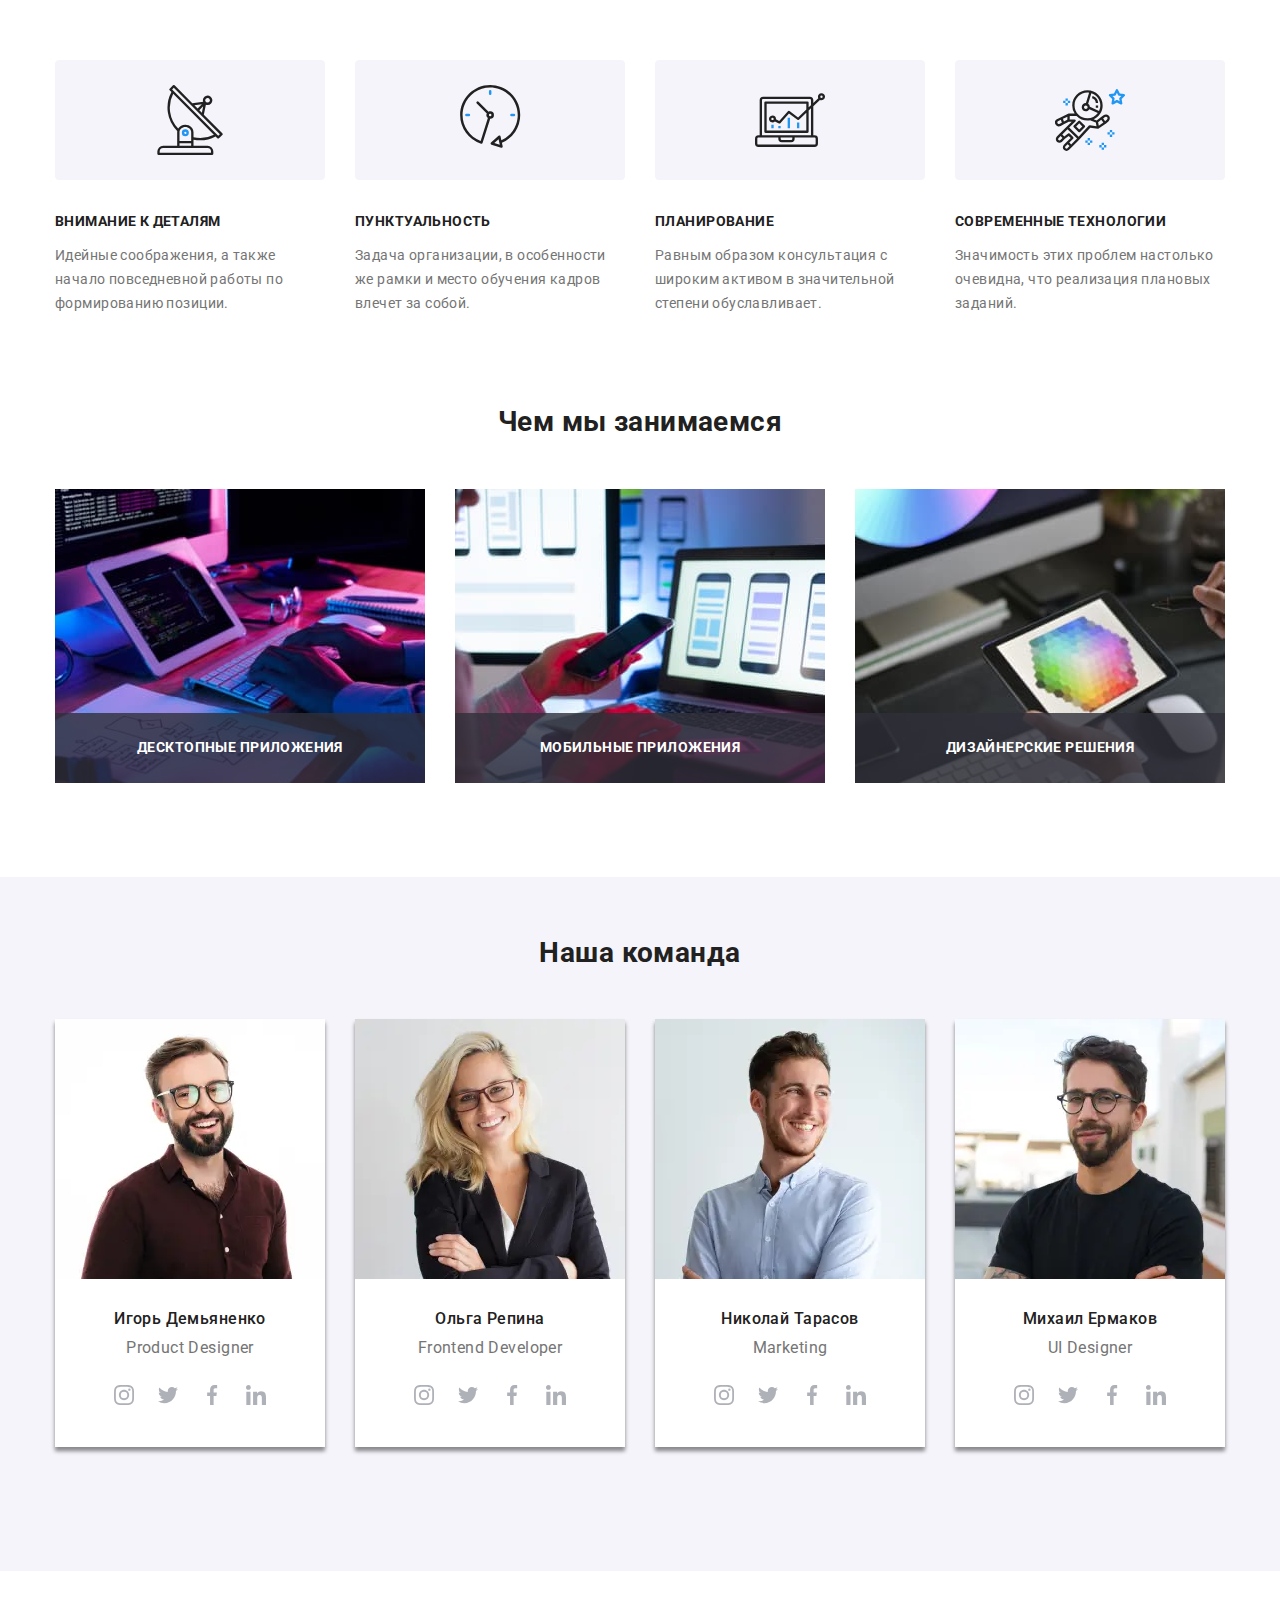
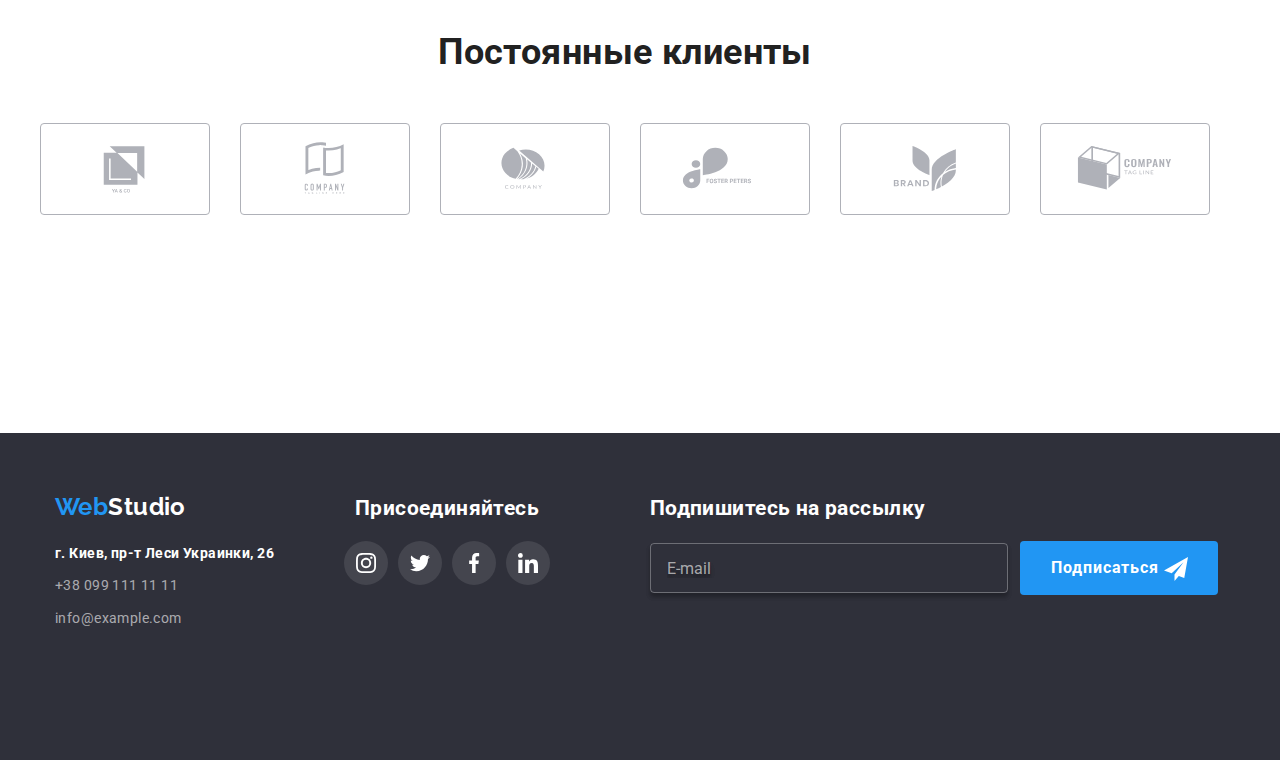
==== index.html @ 546441cd "правки к ДЗ-08" ====
<!DOCTYPE html>
<html lang="en">
  <head>
    <meta charset="UTF-8" />
    <meta http-equiv="X-UA-Compatible" content="IE=edge" />
    <meta name="viewport" content="width=device-width, initial-scale=1.0" />
    <title>Web Studio</title>
    <link rel="preconnect" href="https://fonts.gstatic.com" />
    <link
      href="https://fonts.googleapis.com/css2?family=Raleway:wght@700&family=Roboto:wght@400;500;700;900&display=swap"
      rel="stylesheet"
    />
    <link
      rel="stylesheet"
      href="https://cdnjs.cloudflare.com/ajax/libs/modern-normalize/1.0.0/modern-normalize.min.css"
    />
    <link rel="stylesheet" href="./css/main.min.css" />
  </head>
  <body>
    <!--Шапка сайта-->
    <!-- <header class="header">
      <div class="container header-container">
        <nav class="navigation">
          <a class="logo logo-header" href="./index.html">
            <span class="logo__icon">Web</span>Studio</a
          >

          <ul class="menu link-ul section-item">
            <li class="menu__item">
              <a
                class="menu__link link-a-href current section-after"
                href="./index.html"
                >Студия</a
              >
            </li>
            <li class="menu__item">
              <a
                class="menu__link link-a-href section-after"
                href="./portfolio.html"
                >Портфолио</a
              >
            </li>
            <li class="menu__item">
              <a class="menu__link link-a-href section-after" href="#"
                >Контакты</a
              >
            </li>
          </ul>
        </nav>
        <ul class="contact link-ul section-item section-list">
          <li class="contact__item">
            <a
              href="mailto:info@devstudio.com"
              class="contact__mail-link link-a-href"
            >
              <svg class="contact__icon" width="16" height="12">
                <use href="./images/sprite/symbol-defs.svg#icon-envelope"></use>
              </svg>
              info@devstudio.com</a
            >
          </li>
          <li class="contact__item">
            <a href="tel:+380991111111" class="contact__phone-link link-a-href">
              <svg class="contact__icon" width="10" height="16">
                <use
                  href="./images/sprite/symbol-defs.svg#icon-smartphone"
                ></use>
              </svg>
              +38 099 111 11 11</a
            >
          </li>
        </ul>
      </div>
    </header> -->

    <!--Уникальный мейн-->
    <main>
      <!--Герой-->
      <!-- <section class="hero">
        <div class="container box-hero">
          <h1 class="hero__title">Эффективные решения для вашего бизнеса</h1>
          <button type="button" data-modal-open class="button">
            Заказать услугу
          </button>
        </div>
      </section> -->

      <!--Преимущества-->
      <section class="section about-section">
        <div class="container">
          <h2 class="visually-hidden">Преимущества команды WebStudio</h2>
          <ul class="about link-ul section-item">
            <li class="about__item">
              <div class="headline-div">
                <svg width="70" height="70">
                  <use
                    href="./images/sprite/symbol-defs.svg#icon-antenna"
                  ></use>
                </svg>
              </div>
              <h3 class="about__text">Внимание к деталям</h3>
              <p class="about__info">
                Идейные соображения, а также начало повседневной работы по
                формированию позиции.
              </p>
            </li>
            <li class="about__item">
              <div class="headline-div">
                <svg width="70" height="70">
                  <use href="./images/sprite/symbol-defs.svg#icon-clock"></use>
                </svg>
              </div>
              <h3 class="about__text">Пунктуальность</h3>
              <p class="about__info">
                Задача организации, в особенности же рамки и место обучения
                кадров влечет за собой.
              </p>
            </li>
            <li class="about__item">
              <div class="headline-div">
                <svg width="70" height="70">
                  <use
                    href="./images/sprite/symbol-defs.svg#icon-diagram"
                  ></use>
                </svg>
              </div>
              <h3 class="about__text">Планирование</h3>
              <p class="about__info">
                Равным образом консультация с широким активом в значительной
                степени обуславливает.
              </p>
            </li>
            <li class="about__item">
              <div class="headline-div">
                <svg width="70" height="70">
                  <use
                    href="./images/sprite/symbol-defs.svg#icon-astronaut"
                  ></use>
                </svg>
              </div>
              <h3 class="about__text">Современные технологии</h3>
              <p class="about__info">
                Значимость этих проблем настолько очевидна, что реализация
                плановых заданий.
              </p>
            </li>
          </ul>
        </div>
      </section>

      <!--Фото работ-->
      <section class="section section-padding">
        <div class="container">
          <h2 class="section-title wort-item">Чем мы занимаемся</h2>
          <ul class="work-space link-ul section-item">
            <li class="work-space__item">
              <div class="container__work-space">
                <img
                  src="./images/gallery/img1.jpg"
                  alt="Клавиатура"
                  width="370"
                  height="294"
                />
                <p class="work-space__overlay">Десктопные Приложения</p>
              </div>
            </li>
            <li class="work-space__item">
              <div class="container__work-space">
                <img
                  src="./images/gallery/img2.jpg"
                  alt="Смартфон"
                  width="370"
                  height="294"
                />
                <p class="work-space__overlay">Мобильные приложения</p>
              </div>
            </li>
            <li class="work-space__item">
              <div class="container__work-space">
                <img
                  src="./images/gallery/img3.jpg"
                  alt="Тачпад"
                  width="370"
                  height="294"
                />
                <p class="work-space__overlay">Дизайнерские решения</p>
              </div>
            </li>
          </ul>
        </div>
      </section>

      <!--Команда WebStudio-->
      <section class="section comand-fon">
        <div class="container">
          <h2 class="team__text section-title">Наша команда</h2>
          <ul class="link-ul section-item section-ul-team">
            <li class="section-team">
              <picture class="team-picture">
                <source
                  media="(min-width: 1200px)"
                  srcset="
                    ./images/deckstope/team1.webp    1x,
                    ./images/deckstope/team1@2x.webp 2x
                  "
                  type="image/webp"
                />
                <source
                  media="(min-width: 1200px)"
                  srcset="
                    ./images/deckstope/team1.jpg    1x,
                    ./images/deckstope/team1@2x.jpg 2x
                  "
                />
                <source
                  media="(min-width: 768px)"
                  srcset="
                    ./images/tablet/team1.webp    1x,
                    ./images/tablet/team1@2x.webp 2x
                  "
                  type="image/webp"
                />
                <source
                  media="(min-width: 768px)"
                  srcset="
                    ./images/tablet/team1.jpg    1x,
                    ./images/tablet/team1@2x.jpg 2x
                  "
                />
                <source
                  media="(max-width: 767px)"
                  srcset="
                    ./images/mobile/team1.webp    1x,
                    ./images/mobile/team1@2x.webp 2x
                  "
                  type="image/webp"
                />
                <source
                  media="(max-width: 767px)"
                  srcset="
                    ./images/mobile/team1.jpg    1x,
                    ./images/mobile/team1@2x.jpg 2x
                  "
                />
                <img class="team-icon"
                  src="./images/team/team-master-1.jpg"
                  alt="Игорь Демьяненко"
                />
              </picture>
              <div class="team-box">
                <h3 class="section-title-name">Игорь Демьяненко</h3>
                <p lang="eu" class="section-text-name">Product Designer</p>
                <ul class="team link-ul">
                  <li>
                    <a
                      class="team__link"
                      href="./"
                      aria-label="Ссылка на Instagram"
                    >
                      <svg class="team__icon" width="20" height="20">
                        <use
                          href="./images/sprite/symbol-defs.svg#icon-instagram"
                        ></use>
                      </svg>
                    </a>
                  </li>
                  <li>
                    <a
                      class="team__link"
                      href="./"
                      aria-label="Ссылка на Twitter"
                    >
                      <svg class="team__icon" width="20" height="20">
                        <use
                          href="./images/sprite/symbol-defs.svg#icon-twitter"
                        ></use>
                      </svg>
                    </a>
                  </li>

                  <li>
                    <a
                      class="team__link"
                      href="./"
                      aria-label="Ссылка на Facebook"
                    >
                      <svg class="team__icon" width="20" height="20">
                        <use
                          href="./images/sprite/symbol-defs.svg#icon-facebook"
                        ></use>
                      </svg>
                    </a>
                  </li>

                  <li>
                    <a
                      class="team__link"
                      href="./"
                      aria-label="Ссылка на Linkedin"
                    >
                      <svg class="team__icon" width="20" height="20">
                        <use
                          href="./images/sprite/symbol-defs.svg#icon-linkedin"
                        ></use>
                      </svg>
                    </a>
                  </li>
                </ul>
              </div>
            </li>
            <li class="section-team">
              <picture>
                <source
                  media="(min-width: 1200px)"
                  srcset="
                    ./images/deckstope/team2.webp    1x,
                    ./images/deckstope/team2@2x.webp 2x
                  "
                  type="image/webp"
                />
                <source
                  media="(min-width: 1200px)"
                  srcset="
                    ./images/deckstope/team2.jpg    1x,
                    ./images/deckstope/team2@2x.jpg 2x
                  "
                />
                <source
                  media="(min-width: 768px)"
                  srcset="
                    ./images/tablet/team2.webp    1x,
                    ./images/tablet/team2@2x.webp 2x
                  "
                  type="image/webp"
                />
                <source
                  media="(min-width: 768px)"
                  srcset="
                    ./images/tablet/team2.jpg    1x,
                    ./images/tablet/team2@2x.jpg 2x
                  "
                />
                <source
                  media="(max-width: 767px)"
                  srcset="
                    ./images/mobile/team2.webp    1x,
                    ./images/mobile/team2@2x.webp 2x
                  "
                  type="image/webp"
                />
                <source
                  media="(max-width: 767px)"
                  srcset="
                    ./images/mobile/team2.jpg    1x,
                    ./images/mobile/team2@2x.jpg 2x
                  "
                />
                <img class="team-icon" src="./images/team/team-master-2.jpg" alt="Ольга Репина" />
              </picture>
              <div class="team-box">
                <h3 class="section-title-name">Ольга Репина</h3>
                <p lang="eu" class="section-text-name">Frontend Developer</p>
                <ul class="team link-ul">
                  <li>
                    <a
                      class="team__link"
                      href="./"
                      aria-label="Ссылка на Instagram"
                    >
                      <svg class="team__icon" width="20" height="20">
                        <use
                          href="./images/sprite/symbol-defs.svg#icon-instagram"
                        ></use>
                      </svg>
                    </a>
                  </li>
                  <li>
                    <a
                      class="team__link"
                      href="./"
                      aria-label="Ссылка на Twitter"
                    >
                      <svg class="team__icon" width="20" height="20">
                        <use
                          href="./images/sprite/symbol-defs.svg#icon-twitter"
                        ></use>
                      </svg>
                    </a>
                  </li>

                  <li>
                    <a
                      class="team__link"
                      href="./"
                      aria-label="Ссылка на Facebook"
                    >
                      <svg class="team__icon" width="20" height="20">
                        <use
                          href="./images/sprite/symbol-defs.svg#icon-facebook"
                        ></use>
                      </svg>
                    </a>
                  </li>

                  <li>
                    <a
                      class="team__link"
                      href="./"
                      aria-label="Ссылка на Linkedin"
                    >
                      <svg class="team__icon" width="20" height="20">
                        <use
                          href="./images/sprite/symbol-defs.svg#icon-linkedin"
                        ></use>
                      </svg>
                    </a>
                  </li>
                </ul>
              </div>
            </li>
            <li class="section-team">
              <picture>
                <source
                  media="(min-width: 1200px)"
                  srcset="
                    ./images/deckstope/team3.webp    1x,
                    ./images/deckstope/team3@2x.webp 2x
                  "
                  type="image/webp"
                />
                <source
                  media="(min-width: 1200px)"
                  srcset="
                    ./images/deckstope/team3.jpg    1x,
                    ./images/deckstope/team3@2x.jpg 2x
                  "
                />
                <source
                  media="(min-width: 768px)"
                  srcset="
                    ./images/tablet/team3.webp    1x,
                    ./images/tablet/team3@2x.webp 2x
                  "
                  type="image/webp"
                />
                <source
                  media="(min-width: 768px)"
                  srcset="
                    ./images/tablet/team3.jpg    1x,
                    ./images/tablet/team3@2x.jpg 2x
                  "
                />
                <source
                  media="(max-width: 767px)"
                  srcset="
                    ./images/mobile/team3.webp    1x,
                    ./images/mobile/team3@2x.webp 2x
                  "
                  type="image/webp"
                />
                <source
                  media="(max-width: 767px)"
                  srcset="
                    ./images/mobile/team3.jpg    1x,
                    ./images/mobile/team3@2x.jpg 2x
                  "
                />
                <img class="team-icon"
                  src="./images/team/team-master-3.jpg"
                  alt="Николай Тарасов"
                />
              </picture>

              <div class="team-box">
                <h3 class="section-title-name">Николай Тарасов</h3>
                <p lang="eu" class="section-text-name">Marketing</p>
                <ul class="team link-ul">
                  <li>
                    <a
                      class="team__link"
                      href="./"
                      aria-label="Ссылка на Instagram"
                    >
                      <svg class="team__icon" width="20" height="20">
                        <use
                          href="./images/sprite/symbol-defs.svg#icon-instagram"
                        ></use>
                      </svg>
                    </a>
                  </li>
                  <li>
                    <a
                      class="team__link"
                      href="./"
                      aria-label="Ссылка на Twitter"
                    >
                      <svg class="team__icon" width="20" height="20">
                        <use
                          href="./images/sprite/symbol-defs.svg#icon-twitter"
                        ></use>
                      </svg>
                    </a>
                  </li>

                  <li>
                    <a
                      class="team__link"
                      href="./"
                      aria-label="Ссылка на Facebook"
                    >
                      <svg class="team__icon" width="20" height="20">
                        <use
                          href="./images/sprite/symbol-defs.svg#icon-facebook"
                        ></use>
                      </svg>
                    </a>
                  </li>

                  <li>
                    <a
                      class="team__link"
                      href="./"
                      aria-label="Ссылка на Linkedin"
                    >
                      <svg class="team__icon" width="20" height="20">
                        <use
                          href="./images/sprite/symbol-defs.svg#icon-linkedin"
                        ></use>
                      </svg>
                    </a>
                  </li>
                </ul>
              </div>
            </li>
            <li class="section-team">
              <picture>
                <source
                  media="(min-width: 1200px)"
                  srcset="
                    ./images/deckstope/team4.webp    1x,
                    ./images/deckstope/team4@2x.webp 2x
                  "
                  type="image/webp"
                />
                <source
                  media="(min-width: 1200px)"
                  srcset="
                    ./images/deckstope/team4.jpg    1x,
                    ./images/deckstope/team4@2x.jpg 2x
                  "
                />
                <source
                  media="(min-width: 768px)"
                  srcset="
                    ./images/tablet/team4.webp    1x,
                    ./images/tablet/team4@2x.webp 2x
                  "
                  type="image/webp"
                />
                <source
                  media="(min-width: 768px)"
                  srcset="
                    ./images/tablet/team4.jpg    1x,
                    ./images/tablet/team4@2x.jpg 2x
                  "
                />
                <source
                  media="(max-width: 767px)"
                  srcset="
                    ./images/mobile/team4.webp    1x,
                    ./images/mobile/team4@2x.webp 2x
                  "
                  type="image/webp"
                />
                <source
                  media="(max-width: 767px)"
                  srcset="
                    ./images/mobile/team4.jpg    1x,
                    ./images/mobile/team4@2x.jpg 2x
                  "
                />
                <img class="team-icon"
                  src="./images/team/team-master-4.jpg"
                  alt="Михаил Ермаков"
                />
              </picture>

              <div class="team-box">
                <h3 class="section-title-name">Михаил Ермаков</h3>
                <p lang="eu" class="section-text-name">UI Designer</p>
                <ul class="team link-ul">
                  <li>
                    <a
                      class="team__link"
                      href="./"
                      aria-label="Ссылка на Instagram"
                    >
                      <svg class="team__icon" width="20" height="20">
                        <use
                          href="./images/sprite/symbol-defs.svg#icon-instagram"
                        ></use>
                      </svg>
                    </a>
                  </li>
                  <li>
                    <a
                      class="team__link"
                      href="./"
                      aria-label="Ссылка на Twitter"
                    >
                      <svg class="team__icon" width="20" height="20">
                        <use
                          href="./images/sprite/symbol-defs.svg#icon-twitter"
                        ></use>
                      </svg>
                    </a>
                  </li>

                  <li>
                    <a
                      class="team__link"
                      href="./"
                      aria-label="Ссылка на Facebook"
                    >
                      <svg class="team__icon" width="20" height="20">
                        <use
                          href="./images/sprite/symbol-defs.svg#icon-facebook"
                        ></use>
                      </svg>
                    </a>
                  </li>

                  <li>
                    <a
                      class="team__link"
                      href="./"
                      aria-label="Ссылка на Linkedin"
                    >
                      <svg class="team__icon" width="20" height="20">
                        <use
                          href="./images/sprite/symbol-defs.svg#icon-linkedin"
                        ></use>
                      </svg>
                    </a>
                  </li>
                </ul>
              </div>
            </li>
          </ul>
        </div>
      </section>

      <!-- Наши партнеры -->
      <section class="partner section">
        <div class="container">
          <h2 class="partner__title">Постоянные клиенты</h2>
          <ul class="partner link-ul">
            <li class="partner__item">
              <a href="./" class="partner__link">
                <svg class="partner__icon" width="106" height="60">
                  <use
                    href="./images/sprite/symbol-defs.svg#icon-logo-sixth"
                  ></use>
                </svg>
              </a>
            </li>
            <li class="partner__item">
              <a href="./" class="partner__link">
                <svg class="partner__icon" width="106" height="60">
                  <use
                    href="./images/sprite/symbol-defs.svg#icon-logo-fifth"
                  ></use>
                </svg>
              </a>
            </li>
            <li class="partner__item">
              <a href="./" class="partner__link">
                <svg class="partner__icon" width="106" height="60">
                  <use
                    href="./images/sprite/symbol-defs.svg#icon-logo-fourth"
                  ></use>
                </svg>
              </a>
            </li>
            <li class="partner__item">
              <a href="./" class="partner__link">
                <svg class="partner__icon" width="106" height="60">
                  <use
                    href="./images/sprite/symbol-defs.svg#icon-logo-third"
                  ></use>
                </svg>
              </a>
            </li>
            <li class="partner__item">
              <a href="./" class="partner__link">
                <svg class="partner__icon" width="106" height="60">
                  <use
                    href="./images/sprite/symbol-defs.svg#icon-logo-second"
                  ></use>
                </svg>
              </a>
            </li>
            <li class="partner__item">
              <a href="./" class="partner__link">
                <svg class="partner__icon" width="106" height="60">
                  <use
                    href="./images/sprite/symbol-defs.svg#icon-logo-first"
                  ></use>
                </svg>
              </a>
            </li>
          </ul>
        </div>
      </section>
    </main>

    <!--Подвал-->
    <footer class="footer">
      <div class="container box">
        <div class="container-tablet">
          <div class="box-one">
            <a class="logo logo-footer" href="./index.html">
              <span class="logo__icon">Web</span>Studio</a
            >
            <address>
              <ul class="link-ul">
                <li class="footer-text section-footer">
                  <a
                    href="https://goo.gl/maps/QAPjnCz2YvxkVtEf7"
                    target="_blank"
                    rel="noopener noreferrer"
                    class="footer-address link-a-href"
                    >г. Киев, пр-т Леси Украинки, 26
                  </a>
                </li>
                <li class="section-footer">
                  <a href="tel:+380991111111" class="footer-phone link-a-href"
                    >+38 099 111 11 11</a
                  >
                </li>
                <li class="section-footer">
                  <a
                    href="mailto:info@example.com"
                    class="footer-mail link-a-href"
                    >info@example.com</a
                  >
                </li>
              </ul>
            </address>
          </div>

          <div class="container-join">
            <h2 class="footer-text text-join">Присоединяйтесь</h2>
            <ul class="link-ul join-ul section-item-footer">
              <li class="join-title section-footer">
                <a class="join-link" href="./" aria-label="Ссылка на Instagram">
                  <svg class="join-icon" width="20" height="20">
                    <use
                      href="./images/sprite/symbol-defs.svg#icon-instagram"
                    ></use>
                  </svg>
                </a>
              </li>
              <li class="join-title section-footer">
                <a class="join-link" href="./" aria-label="Ссылка на Twitter">
                  <svg class="join-icon" width="20" height="20">
                    <use
                      href="./images/sprite/symbol-defs.svg#icon-twitter"
                    ></use>
                  </svg>
                </a>
              </li>
              <li class="join-title section-footer">
                <a class="join-link" href="./" aria-label="Ссылка на Facebook">
                  <svg class="join-icon" width="20" height="20">
                    <use
                      href="./images/sprite/symbol-defs.svg#icon-facebook"
                    ></use>
                  </svg>
                </a>
              </li>
              <li class="join-title section-footer">
                <a class="join-link" href="./" aria-label="Ссылка на Linkedin">
                  <svg class="join-icon" width="20" height="20">
                    <use
                      href="./images/sprite/symbol-defs.svg#icon-linkedin"
                    ></use>
                  </svg>
                </a>
              </li>
            </ul>
          </div>
        </div>

        <div class="container-email">
          <h2 class="footer-text text-join">Подпишитесь на рассылку</h2>
          <form class="user-email">
            <input
              type="email"
              name="mail"
              class="mail-user"
              placeholder="E-mail"
            />
            <button type="submit" class="click">
              Подписаться
              <svg class="mail-pic" width="24" height="24">
                <use href="./images/sprite/icons.svg#icon-icon-send"></use>
              </svg>
            </button>
          </form>
        </div>
      </div>
    </footer>

    <!-- модальное окно -->
    <!-- <div class="backdrop is-hidden" data-modal>
      <div class="modal">
        <button type="button" data-modal-close class="modal-btn">
          <svg class="join-icon" width="18" height="18">
            <use
              href="./images/sprite/symbol-defs.svg#icon-close-black-18dp-2-1"
            ></use>
          </svg>
        </button> -->

    <!-- модальное окно-разметка -->
    <!-- <form action="#" class="modal-form">
          <p class="modal-text">Оставьте свои данные, мы вам перезвоним</p>
          <label class="form-label">
            Имя
            <span class="modal-relative">
              <input
                type="text"
                class="form-input"
                name="user-name"
                minlength="2"
                pattern="[a-zA-Zа-яёА-ЯЁ]+"
                title="Имя должно содержать символы алфавита"
                required
              />
              <svg class="modal-icon-form" width="18" height="18">
                <use
                  href="./images/sprite/icons.svg#icon-person-black-18dp-1"
                ></use>
              </svg>
            </span>
          </label>
          <label class="form-label">
            Телефон
            <span class="modal-relative">
              <input
                type="tel"
                class="form-input"
                name="user-phone"
                pattern="[0-9]{3}-[0-9]{3}-[0-9]{2}-[0-9]{2}"
                title="096-000-00-00"
                required
              />
              <svg class="modal-icon-form" width="18" height="18">
                <use href="./images/sprite/icons.svg#icon-Vector-3"></use>
              </svg>
            </span>
          </label>
          <label class="form-label">
            Почта
            <span class="modal-relative">
              <input
                type="email"
                class="form-input"
                name="user-mail"
                title="jacob@gmail.com"
                required
              />
              <svg class="modal-icon-form" width="18" height="18">
                <use href="./images/sprite/icons.svg#icon-Vector-4"></use>
              </svg>
            </span>
          </label>
          <label class="form-label">
            Комментарии
            <textarea
              name="user-message"
              class="form-message"
              placeholder="Введите текст"
            ></textarea>
          </label>
          <input
            type="checkbox"
            name="checkbox-form-user"
            class="form-checkbox visually-hidden"
            id="accept-policy"
          />
          <label for="accept-policy" class="checkbox-label">
            Соглашаюсь с рассылкой и принимаю&nbsp;<a
              href="#"
              class="checkbox-link"
              >Условия договора</a
            ></label
          >
          <button type="submit" class="btn-send">Отправить</button>
        </form> -->
    <!-- </div>
    </div> -->
    <!-- <script src="./js/modal.js"></script> -->
  </body>
</html>
---- css/main.min.css ----
:root{--accent-color: #2196f3;--primary-text-color: #757575;--section-text-color: #212121;--primary-white-color: #ffffff;--primary-black-color: #000000;--primary-heder-footer-color: #2f303a;--button-second-color: #188ce8;--button-galery-box: #f5f4fa;--border-color: #ececec;--border-second-color: #afb1b8;--shadow-btn: 0px 4px 4px rgba(0, 0, 0, 0.15), 0px 4px 4px rgba(0, 0, 0, 0.15);--primary-shadow: 0px 3px 1px rgba(0, 0, 0, 0.1),
    0px 1px 2px rgba(0, 0, 0, 0.08), 0px 2px 2px rgba(0, 0, 0, 0.12);--second-shadow: 0px 1px 1px rgba(0, 0, 0, 0.12),
    0px 4px 4px rgba(0, 0, 0, 0.06), 1px 4px 6px rgba(0, 0, 0, 0.16);--third-shadow: 0px 4px 4px rgba(0, 0, 0, 0.25),
    0px 4px 4px rgba(0, 0, 0, 0.25);--main-font: 'Roboto', sans-serif;--secondary-font: 'Raleway', sans-serif}.visually-hidden{position:absolute !important;clip:rect(1px 1px 1px 1px);clip:rect(1px 1px 1px 1px);padding:0 !important;border:0 !important;height:1px !important;width:1px !important;overflow:hidden}body{font-size:14px;font-weight:400;line-height:1.14;color:var(--primary-text-color);font-family:var(--main-font),sans-serif;letter-spacing:0.03em}h1,h2,h3,h4,h5,h6,p{margin-top:0;margin-bottom:0}ul,ol{margin-top:0;margin-bottom:0;padding-left:0}img{display:block}.link-ul{list-style:none}.link-a-href{text-decoration:none}.button,.button-galery{cursor:pointer}.section{padding-top:94px}.container{padding-left:15px;padding-right:15px}@media screen and (min-width: 480px){.container{width:480px;margin:0 auto}}@media screen and (min-width: 768px){.container{width:768px}}@media screen and (min-width: 1200px){.container{width:1200px}}.logo{font-size:24px;font-weight:700;line-height:1.17;font-family:var(--secondary-font);text-decoration:none;transition:color 250ms cubic-bezier(0.4, 0, 0.2, 1)}.logo:hover,.logo:focus{color:var(--accent-color)}.logo-header{color:var(--primary-black-color);margin-right:93px}.logo-footer{color:var(--primary-white-color);display:block;margin-bottom:20px}.logo__icon{color:var(--accent-color)}@media screen and (min-width: 1200px){font-size:26px;font-weight:700;line-height:1.19}.section-text{line-height:1.71}.section-title{font-size:28px;font-weight:700;line-height:1.17;color:var(--section-text-color);text-align:center}@media screen and (min-width: 1200px){font-size:36px;font-weight:700;line-height:1.17}.modal{position:absolute;left:50%;top:50%;width:528px;height:581px;background:var(--primary-white-color);transform:translate(-50%, -50%);animation-name:changeModalBtn;animation-duration:250ms}.modal-btn{position:absolute;top:8px;right:8px;border-radius:50%;border:1px solid rgba(0,0,0,0.1);width:30px;height:30px;background-color:transparent;cursor:pointer;padding:0;display:flex;align-items:center;justify-content:center;transition:fill 250ms cubic-bezier(0.4, 0, 0.2, 1)}.modal-btn:hover,.modal-btn:focus{fill:var(--accent-color)}.backdrop{position:fixed;top:0;left:0;width:100vw;height:100vh;background-color:rgba(0,0,0,0.2);transition:opacity 250ms linear, visibility 250ms linear}.is-hidden{opacity:0;visibility:hidden;pointer-events:none}@keyframes changeModalBtn{25%{transform:scale(25%);transform:opacity(25%)}50%{transform:scale(50%);transform:opacity(50%)}75%{transform:scale(75%);transform:opacity(75%)}100%{transform:scale(100%);transform:opacity(100%)}}.modal-form{padding-top:40px;padding-bottom:40px;padding-left:41px;padding-right:39px;display:flex;flex-direction:column}.modal-text{font-size:20px;font-weight:700;line-height:1.15;text-align:center;color:var(--section-text-color);margin-bottom:10px}.form-input{width:100%;height:40px;border:1px solid rgba(33,33,33,0.2);border-radius:4px;padding-left:42px;transition:border-color 250ms cubic-bezier(0.4, 0, 0.2, 1)}.form-input:focus{border-color:var(--accent-color);outline:none}.modal-icon-form{color:var(--section-text-color);position:absolute;display:block;top:50%;left:12px;transform:translateY(-50%);transition:fill 250ms cubic-bezier(0.4, 0, 0.2, 1)}.form-input:focus+.modal-icon-form{fill:var(--accent-color)}.form-label{font-size:12px;font-weight:400;line-height:1.17;letter-spacing:0.03em;margin-bottom:10px}.form-label .form-message{transition:border-color 250ms cubic-bezier(0.4, 0, 0.2, 1)}.modal-relative{position:relative;display:block;margin-top:4px}.form-message{width:100%;height:120px;margin-top:4px;border:1px solid rgba(33,33,33,0.2);border-radius:4px;padding-top:12px;padding-left:16px;resize:none}.form-message:focus{border-color:var(--accent-color);outline:none}.form-message::placeholder{letter-spacing:0.01em;color:rgba(117,117,117,0.5)}.checkbox-label{line-height:1.71;display:flex;align-items:center;margin-bottom:30px}.checkbox-label::before{content:' ';display:block;width:16px;height:15px;border:1px solid var(--section-text-color);margin-right:7px}.form-checkbox:checked+.checkbox-label::before{background-image:url("../images/sprite/icon-check.svg");background-color:var(--accent-color);border:none;background-repeat:no-repeat;background-position:50% 50%;background-origin:padding-box}.form-checkbox:focus+.checkbox-label::before{border-color:var(--button-second-color);width:16px;height:15px}.checkbox-link{color:var(--accent-color)}.btn-send{font-size:16px;font-weight:700;line-height:1.88;font-family:inherit;letter-spacing:0.06em;background-color:var(--accent-color);color:var(--primary-white-color);cursor:pointer;width:200px;box-shadow:var(--shadow-btn);border-radius:4px;border:none;padding-top:10px;padding-bottom:10px;margin:0 auto;transition:background-color 250ms cubic-bezier(0.4, 0, 0.2, 1)}.btn-send:hover,.btn-send:focus{background-color:var(--button-second-color)}.team__link{display:flex;align-items:center;justify-content:center;width:44px;height:44px;border-radius:50%;fill:#afb1b8;transition:background-color 250ms cubic-bezier(0.4, 0, 0.2, 1),fill 250ms cubic-bezier(0.4, 0, 0.2, 1)}.team__link:hover,.team__link:focus{background-color:var(--accent-color);fill:var(--primary-white-color)}.team__icon{color:var(--border-second-color)}.team__icon:hover,.team__icon:focus{fill:var(--primary-white-color);color:var(--primary-white-color);transition:fill;transition-duration:250ms;transition-timing-function:cubic-bezier(0.4, 0, 0.2, 1);transition-delay:0}.join-link{display:flex;align-items:center;justify-content:center;width:44px;height:44px;border-radius:50%;fill:var(--primary-white-color);transition:background-color 250ms cubic-bezier(0.4, 0, 0.2, 1),fill 250ms cubic-bezier(0.4, 0, 0.2, 1)}.join-link:hover,.join-link:focus{background-color:var(--accent-color);fill:var(--primary-white-color)}.join-icon{color:var(--primary-white-color)}.join-title{width:44px;height:44px;border-radius:50%;background:rgba(255,255,255,0.1)}.join-title:not(:last-child){margin-right:10px}.header{padding-top:24px;padding-bottom:24px;border-bottom:1px solid var(--border-color)}.header-container,.navigation{display:flex;align-items:center}.menu,.menu__link{color:var(--section-text-color);font-weight:500;letter-spacing:0.02em;text-decoration:none;transition:color 250ms cubic-bezier(0.4, 0, 0.2, 1)}.menu .current,.menu__link .current{color:var(--accent-color);transition:color 250ms cubic-bezier(0.4, 0, 0.2, 1)}.menu:hover,.menu:focus,.menu__link:hover,.menu__link:focus{color:var(--accent-color)}.menu__item:not(:last-child){margin-right:50px}.section-list{margin-left:auto}.section-after{position:relative}.current::after{content:' ';display:block;background-color:var(--accent-color);width:100%;height:4px;border-radius:2px;margin-top:28px;position:absolute;bottom:-32px}.contact__item:not(:last-child){margin-right:30px}.contact__mail-link{color:var(--primary-text-color);font-weight:500;letter-spacing:0.02em;display:flex;align-items:center;transition:color 250ms cubic-bezier(0.4, 0, 0.2, 1),fill 250ms cubic-bezier(0.4, 0, 0.2, 1)}.contact__mail-link:hover,.contact__mail-link:focus{color:var(--accent-color);fill:var(--accent-color)}.contact__phone-link{color:var(--primary-text-color);font-weight:500;letter-spacing:0.02em;display:flex;align-items:center;transition:color 250ms cubic-bezier(0.4, 0, 0.2, 1),fill 250ms cubic-bezier(0.4, 0, 0.2, 1)}.contact__phone-link:hover,.contact__phone-link:focus{color:var(--accent-color);fill:var(--accent-color)}.contact__icon{margin-right:10px;color:var(--primary-text-color)}.menu__icon{color:#000000}.menu-button{display:inline-flex;margin:0;padding:0;border:0;background-color:transparent}.menu-button .menu__icon{display:none}.hero{text-align:center;padding-top:200px;padding-bottom:200px;background-color:var(--primary-heder-footer-color);flex-grow:1;background-image:linear-gradient(rgba(47,48,58,0.4), rgba(47,48,58,0.4));background-size:cover;max-width:1600px}@media screen and (min-width: 280px){.hero{background-image:url("../images/mobile/bg-main.jpg")}}@media (min-device-pixel-ratio: 2) and (min-width: 280px), (min-resolution: 192dpi) and (min-width: 280px), (min-resolution: 2dppx) and (min-width: 280px){.hero{background-image:url("../images/mobile/bg-main@2x.jpg")}}@media screen and (min-width: 768px){.hero{background-image:url("../images/tablet/bg-main.jpg")}}@media (min-device-pixel-ratio: 2) and (min-width: 768px), (min-resolution: 192dpi) and (min-width: 768px), (min-resolution: 2dppx) and (min-width: 768px){.hero{background-image:url("../images/tablet/bg-main@2x.jpg")}}@media screen and (min-width: 1200px){.hero{background-image:url("../images/hero-img/img-hero.jpg")}}@media (min-device-pixel-ratio: 2) and (min-width: 1200px), (min-resolution: 192dpi) and (min-width: 1200px), (min-resolution: 2dppx) and (min-width: 1200px){.hero{background-image:url("../images/hero-img/img-hero@2x.jpg")}}.hero__title{font-size:44px;font-weight:900;line-height:1.36;color:var(--primary-white-color);text-transform:uppercase;letter-spacing:0.06em;width:696px;margin-bottom:30px;margin-left:auto;margin-right:auto}.button{font-size:16px;font-weight:700;line-height:1.9;color:var(--primary-white-color);background-color:var(--accent-color);font-family:inherit;letter-spacing:0.06em;text-decoration:none;cursor:pointer;width:200px;border-radius:4px;border:none;padding-top:10px;padding-bottom:10px;transition:color 250ms cubic-bezier(0.4, 0, 0.2, 1),background-color 250ms cubic-bezier(0.4, 0, 0.2, 1)}.button:hover,.button:focus{color:var(--primary-white-color);background-color:var(--button-second-color)}.about__text{font-size:14px;font-weight:700;line-height:1.14;color:var(--section-text-color);text-transform:uppercase;margin-bottom:10px}.about__info{font-size:14px;font-weight:400;line-height:1.71;letter-spacing:0.03em;margin-bottom:30px}.headline-div{display:flex;align-items:center;justify-content:center;height:120px;background-color:var(--button-galery-box);border:1px solid var(--button-galery-box);border-radius:4px;margin-bottom:30px}@media screen and (max-width: 767px){.about__text{text-align:center}}@media screen and (min-width: 768px){.section-item{display:flex;flex-wrap:wrap;justify-content:space-around}.about__item{flex-basis:33.33%}.headline-div{width:354px}}@media screen and (min-width: 1200px){.about__text{font-size:14px;font-weight:700;line-height:1.71}.section-item{flex-wrap:nowrap}.headline-div{height:120px;width:270px;display:flex;align-items:center;justify-content:center;background-color:var(--button-galery-box);border:1px solid var(--button-galery-box);border-radius:4px;margin-bottom:30px}.about{margin-top:-30px;margin-left:-30px}.section-item{align-items:center}.about__item{margin-top:30px;margin-left:30px}}.wort-item{margin-bottom:50px}.section-padding{padding-bottom:94px}@media screen and (max-width: 1170px){.section-padding{display:none;padding-bottom:60px}}.work-space{flex-wrap:wrap;justify-content:space-between}.work-space__item+.work-space__item{margin-left:30px}.container__work-space{position:relative}.work-space__overlay{font-weight:700;text-transform:uppercase;color:var(--primary-white-color);text-align:center;width:370px;height:70px;padding-top:27px;padding-bottom:27px;background-color:rgba(47,48,58,0.8);position:absolute;right:0;bottom:0}.section-title-name{font-size:16px;font-weight:500;line-height:1.19;color:var(--section-text-color);text-align:center;margin-bottom:10px}.section-text-name{font-size:16px;font-weight:400;line-height:1.19;text-align:center;margin-bottom:16px}.team__text{margin-bottom:30px}.section-team{box-shadow:var(--third-shadow);background-color:var(--primary-white-color);margin-bottom:30px}.comand-fon{background-color:var(--button-galery-box);padding-bottom:60px}.team-icon{display:block;max-width:100%;height:auto}.team{display:flex;justify-content:center}.team-box{padding-top:30px;padding-bottom:24px;padding-left:122px;padding-right:122px}.team-link{margin-left:22px}@media screen and (min-width: 768px){.team-picture{width:354px;height:374px}.section-item{display:flex}.section-team{flex-wrap:wrap;margin-top:30px;margin-left:30px}.section-ul-team{margin-top:-30px;margin-left:-30px}.team-box{padding-left:74px;padding-right:74px}}@media screen and (min-width: 1200px){.team-picture{width:270px;height:260px}.team__text{margin-bottom:50px}.team-box{padding-top:30px;padding-bottom:30px;padding-left:32px;padding-right:32px}.comand-fon{margin-bottom:0;padding-bottom:94px}}@media screen and (min-width: 1200px) and (max-width: 1170px){.comand-fon{padding-bottom:60px}}.section{padding-top:60px}.partner__title{font-size:36px;font-weight:700;line-height:1.17;color:var(--section-text-color);text-align:center;margin-bottom:30px}.partner{margin-bottom:0;padding-bottom:60px;display:flex;flex-wrap:wrap;justify-content:space-around}.partner__item{margin-bottom:30px;flex-basis:calc((100% - 60px) / 2)}.partner__link{fill:var(--border-second-color);border:1px solid var(--border-second-color);border-radius:4px;width:100%;height:92px;display:flex;justify-content:space-around;align-items:center;transition:border-color 250ms cubic-bezier(0.4, 0, 0.2, 1),box-shadow 250ms cubic-bezier(0.4, 0, 0.2, 1),fill 250ms cubic-bezier(0.4, 0, 0.2, 1)}.partner__link:hover,.partner__link:focus{border-color:var(--accent-color);box-shadow:var(--third-shadow);fill:var(--accent-color)}.partner__icon{color:var(--border-second-color)}@media screen and (min-width: 768px){.partner__item{margin-bottom:30px;flex-basis:calc((100% - 90px) / 3)}}@media screen and (min-width: 1200px){.partner{margin-bottom:0;padding-bottom:94px;display:flex;justify-content:space-between;margin-left:-30px}.partner__title{font-size:36px;font-weight:700;line-height:1.17;color:var(--section-text-color);text-align:center;margin-bottom:50px}.partner__item{margin-left:30px;flex-basis:calc((100% - 180px) / 6)}.partner__link{fill:var(--border-second-color);border:1px solid var(--border-second-color);border-radius:4px;width:170px;height:92px;display:flex;align-items:center;justify-content:center;transition:border-color 250ms cubic-bezier(0.4, 0, 0.2, 1),box-shadow 250ms cubic-bezier(0.4, 0, 0.2, 1),fill 250ms cubic-bezier(0.4, 0, 0.2, 1)}.partner__link:hover,.partner__link:focus{border-color:var(--accent-color);box-shadow:var(--third-shadow);fill:var(--accent-color)}.partner__icon{color:var(--border-second-color)}}.footer{background-color:var(--primary-heder-footer-color);margin-left:auto;margin-right:auto;padding-top:60px;padding-bottom:60px}.footer-address{color:var(--primary-white-color);transition:color 250ms cubic-bezier(0.4, 0, 0.2, 1);font-style:normal;text-decoration:none}.footer-address:hover,.footer-address:focus{color:var(--accent-color);text-decoration:none}.footer-phone,.footer-mail{color:rgba(255,255,255,0.6);transition:color 250ms cubic-bezier(0.4, 0, 0.2, 1);font-style:normal;text-decoration:none}.footer-phone:hover,.footer-phone:focus,.footer-phone:hover,.footer-phone:focus,.footer-mail:hover,.footer-mail:focus,.footer-mail:hover,.footer-mail:focus{color:var(--accent-color);text-decoration:none}.footer-text{font-weight:700;color:var(--primary-white-color)}.text-join{margin-bottom:20px}.section-footer{margin-bottom:8px;line-height:1.71}.join-ul{display:flex}.box-one{text-align:center;margin-bottom:0px;padding-bottom:60px}.container-email{text-align:center}.container-join{display:flex;flex-direction:column;align-items:center;padding-bottom:60px}.mail-user{font-size:16px;font-weight:400;line-height:1.25;color:var(--primary-white-color);height:50px;width:100%;border:1px solid rgba(255,255,255,0.3);background-color:transparent;box-shadow:var(--shadow-btn);border-radius:4px}.user-email input{margin-bottom:20px;padding-left:16px;padding-right:auto;padding-top:15px;padding-bottom:15px}.user-email input::placeholder{color:rgba(255,255,255,0.6);text-shadow:0px 4px 4px rgba(0,0,0,0.25),0px 4px 4px rgba(0,0,0,0.25)}.click{font-size:16px;font-weight:700;line-height:1.87;padding-top:10px;padding-bottom:10px;padding-right:28px;padding-left:29px;letter-spacing:0.06em;cursor:pointer;color:var(--primary-white-color);background-color:var(--accent-color);border-color:transparent;border-radius:4px;font-family:inherit;transition:box-shadow 250ms cubic-bezier(0.4, 0, 0.2, 1),color 250ms cubic-bezier(0.4, 0, 0.2, 1)}.click:hover,.click:focus{box-shadow:var(--shadow-btn)}.mail-pic{fill:var(--primary-white-color);vertical-align:middle}@media screen and (min-width: 768px){.container-join{display:flex;flex-direction:column;align-items:center;margin-right:89px}.container-tablet{display:flex;align-items:baseline;justify-content:space-between}.box-one{text-align:left;margin-bottom:0px;margin-left:76px}.user-email{display:flex;flex-direction:column;align-items:center}}@media screen and (min-width: 1200px){.section-footer{margin-bottom:9px;text-align:left}.logo-footer,.footer-text{text-align:left}.box{display:flex;align-items:baseline}.box-one{margin-right:70px;margin-left:0}.container-email{margin:0 auto}.container-join{margin-right:93px}.join-ul{display:flex}.user-email{display:flex;align-items:center;flex-direction:row}.user-email input{margin:0;padding-left:16px;padding-right:auto;padding-top:15px;padding-bottom:15px}.user-email input::placeholder{color:rgba(255,255,255,0.6);text-shadow:0px 4px 4px rgba(0,0,0,0.25),0px 4px 4px rgba(0,0,0,0.25)}.mail-user{font-size:16px;font-weight:400;line-height:1.25;color:var(--primary-white-color);height:50px;width:358px;border:1px solid rgba(255,255,255,0.3);background-color:transparent;box-shadow:var(--shadow-btn);border-radius:4px}.click{font-size:16px;font-weight:700;line-height:1.87;margin-left:12px;padding-top:10px;padding-bottom:10px;padding-right:28px;padding-left:29px;letter-spacing:0.06em;cursor:pointer;color:var(--primary-white-color);background-color:var(--accent-color);border-color:transparent;border-radius:4px;font-family:inherit;transition:box-shadow 250ms cubic-bezier(0.4, 0, 0.2, 1),color 250ms cubic-bezier(0.4, 0, 0.2, 1)}.click:hover,.click:focus{box-shadow:var(--shadow-btn)}.mail-pic{fill:var(--primary-white-color);vertical-align:middle}}.section-photo-item{padding-top:94px;padding-bottom:94px}.section-ul-portfolio{display:flex;justify-content:center;margin-bottom:50px}.section-li-btn:not(:last-child){margin-right:8px}.galery-box{padding-left:24px;padding-right:24px;padding-top:20px;padding-bottom:20px;border:1px solid var(--border-color);border-top:none}.section-ul-galery{display:flex;flex-wrap:wrap;margin-top:-30px;margin-left:-30px}.section-li-galery{flex-wrap:wrap;margin-top:30px;margin-left:30px}.galery-link{display:block;transition:box-shadow 250ms cubic-bezier(0.4, 0, 0.2, 1)}.galery-link:hover,.galery-link:focus{box-shadow:var(--second-shadow)}.galery-link:hover .overlay,.galery-link:focus .overlay{transform:translateY(0%)}.galery-img-overlay{position:relative;overflow:hidden}.overlay{font-size:18px;font-weight:400;line-height:1.56;background-color:rgba(33,150,243,0.9);color:var(--primary-white-color);padding-top:63px;padding-bottom:63px;padding-left:24px;padding-right:24px;position:absolute;top:0;left:0;height:100%;width:100%;overflow:auto;transform:translateY(101%);transition:transform 250ms linear}.section-title-galery{font-size:18px;font-weight:700;line-height:2;color:var(--section-text-color);letter-spacing:0.06em;padding-bottom:4px}.section-text-galery{font-size:16px;font-weight:400;line-height:1.88;background-color:var(--primary-white-color);color:var(--primary-text-color)}.button-galery{font-size:16px;font-weight:500;line-height:1.63;color:var(--section-text-color);background-color:var(--button-galery-box);font-family:inherit;text-align:center;border-color:transparent;border-radius:4px;padding:6px 22px;transition:color 250ms cubic-bezier(0.4, 0, 0.2, 1),box-shadow 250ms cubic-bezier(0.4, 0, 0.2, 1),background-color 250ms cubic-bezier(0.4, 0, 0.2, 1)}.button-galery:hover,.button-galery:focus{color:var(--primary-white-color);background-color:var(--button-second-color);box-shadow:var(--primary-shadow)}
/*# sourceMappingURL=main.min.css.map */
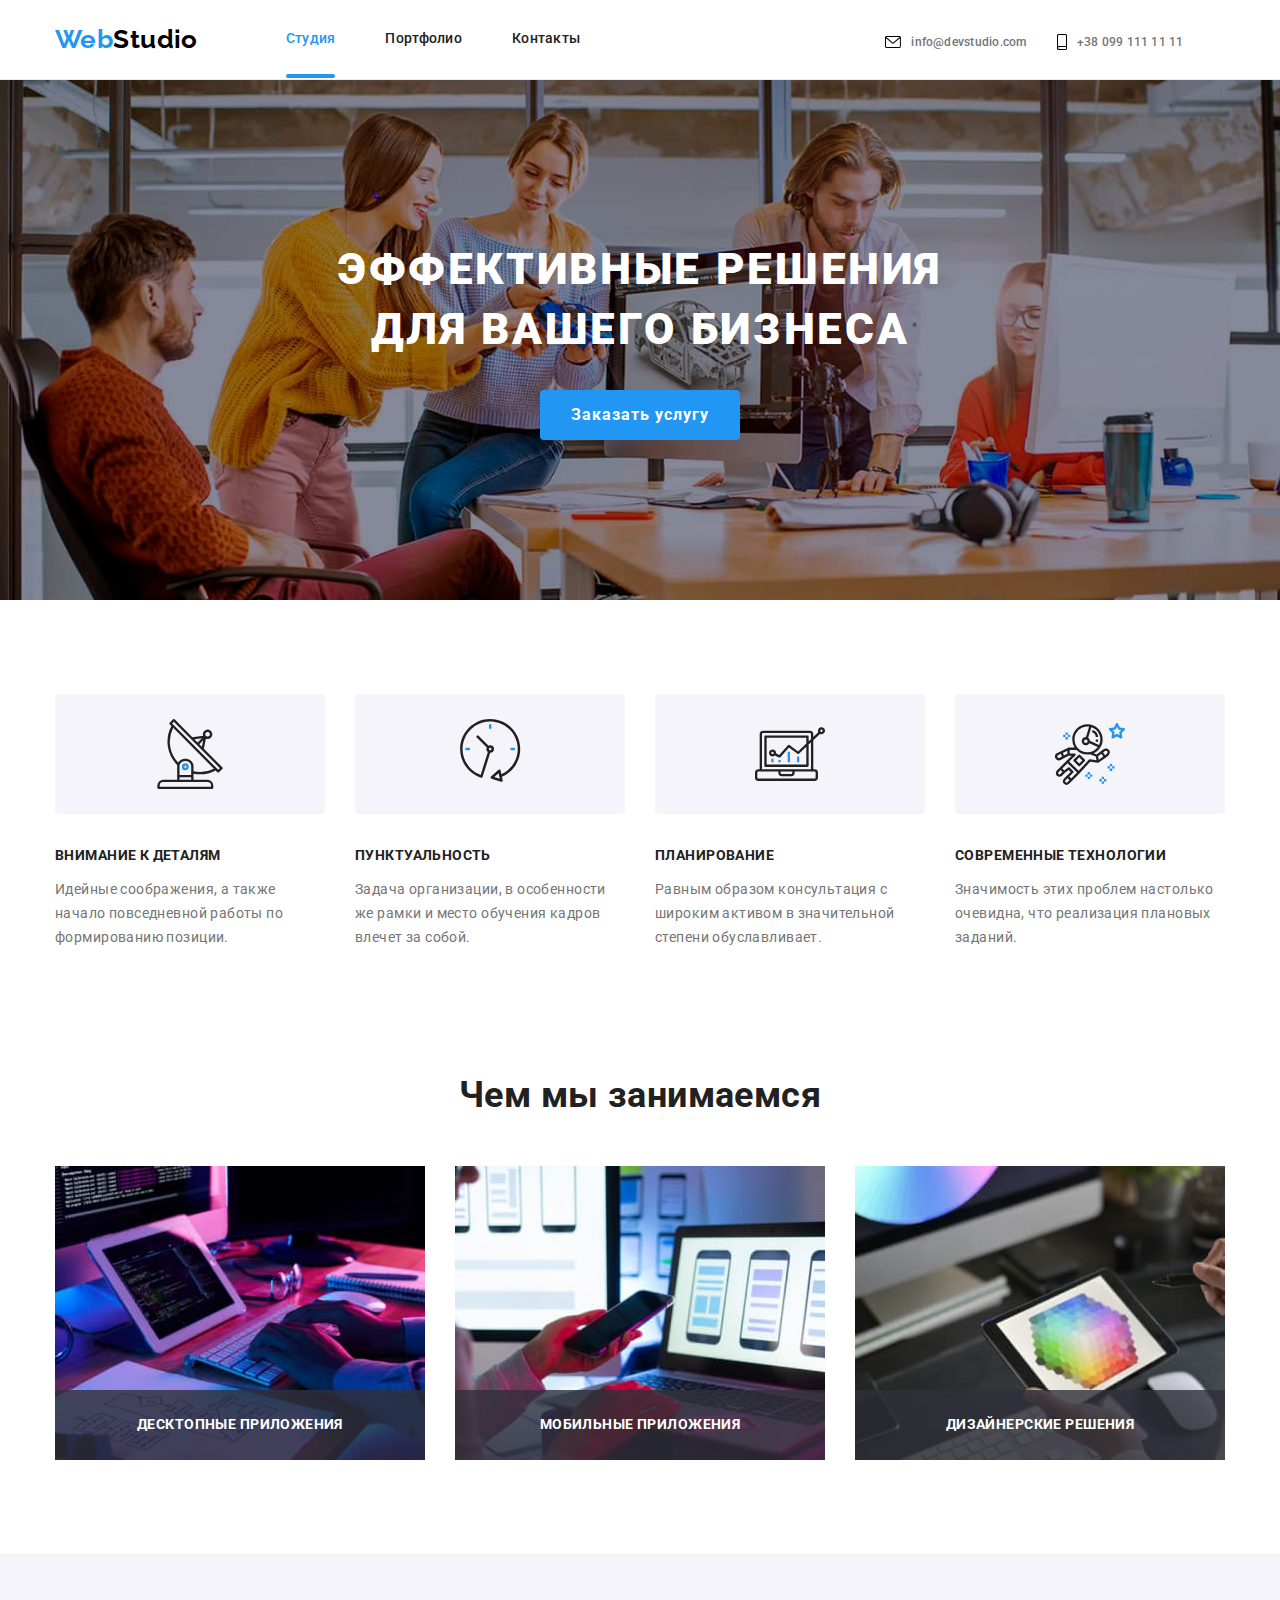
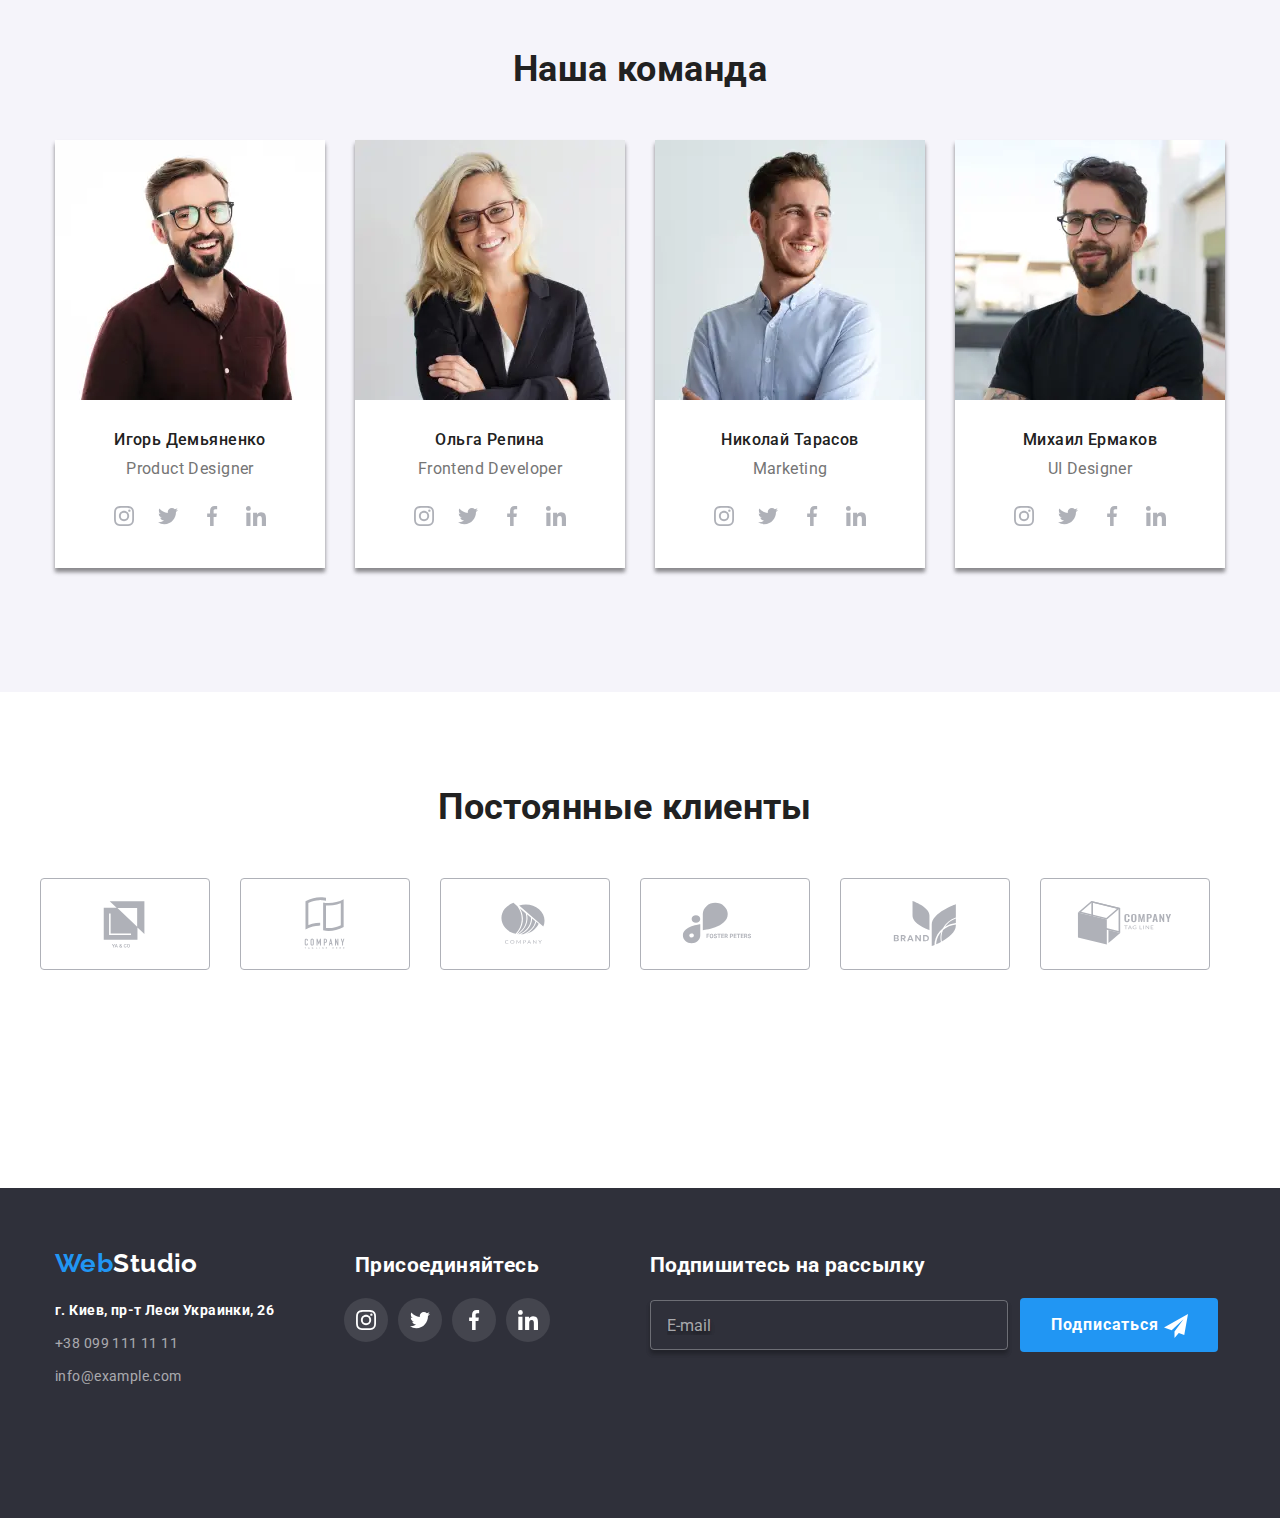
==== commit 1b0598ce: "Правки ДЗ-08" ====
--- a/index.html
+++ b/index.html
@@ -18,72 +18,86 @@
   </head>
   <body>
     <!--Шапка сайта-->
-    <!-- <header class="header">
+    <header class="header">
       <div class="container header-container">
-        <nav class="navigation">
-          <a class="logo logo-header" href="./index.html">
-            <span class="logo__icon">Web</span>Studio</a
-          >
-
-          <ul class="menu link-ul section-item">
-            <li class="menu__item">
+        <div class="container-general">
+          <nav class="navigation">
+            <a class="logo logo-header" href="./index.html">
+              <span class="logo__icon">Web</span>Studio</a
+            >
+
+            <ul class="menu link-ul section-item menu-tablet">
+              <li class="menu__item">
+                <a
+                  class="menu__link link-a-href current section-after"
+                  href="./index.html"
+                  >Студия</a
+                >
+              </li>
+              <li class="menu__item">
+                <a
+                  class="menu__link link-a-href section-after"
+                  href="./portfolio.html"
+                  >Портфолио</a
+                >
+              </li>
+              <li class="menu__item">
+                <a class="menu__link link-a-href section-after" href="#"
+                  >Контакты</a
+                >
+              </li>
+            </ul>
+          </nav>
+          <ul class="contact link-ul section-item section-list menu-tablet">
+            <li class="contact__item">
               <a
-                class="menu__link link-a-href current section-after"
-                href="./index.html"
-                >Студия</a
+                href="mailto:info@devstudio.com"
+                class="contact__mail-link link-a-href"
               >
-            </li>
-            <li class="menu__item">
+                <svg class="contact__icon" width="16" height="12">
+                  <use
+                    href="./images/sprite/symbol-defs.svg#icon-envelope"
+                  ></use>
+                </svg>
+                info@devstudio.com</a
+              >
+            </li>
+            <li class="contact__item">
               <a
-                class="menu__link link-a-href section-after"
-                href="./portfolio.html"
-                >Портфолио</a
+                href="tel:+380991111111"
+                class="contact__phone-link link-a-href"
               >
-            </li>
-            <li class="menu__item">
-              <a class="menu__link link-a-href section-after" href="#"
-                >Контакты</a
+                <svg class="contact__icon" width="10" height="16">
+                  <use
+                    href="./images/sprite/symbol-defs.svg#icon-smartphone"
+                  ></use>
+                </svg>
+                +38 099 111 11 11</a
               >
             </li>
           </ul>
-        </nav>
-        <ul class="contact link-ul section-item section-list">
-          <li class="contact__item">
-            <a
-              href="mailto:info@devstudio.com"
-              class="contact__mail-link link-a-href"
-            >
-              <svg class="contact__icon" width="16" height="12">
-                <use href="./images/sprite/symbol-defs.svg#icon-envelope"></use>
-              </svg>
-              info@devstudio.com</a
-            >
-          </li>
-          <li class="contact__item">
-            <a href="tel:+380991111111" class="contact__phone-link link-a-href">
-              <svg class="contact__icon" width="10" height="16">
-                <use
-                  href="./images/sprite/symbol-defs.svg#icon-smartphone"
-                ></use>
-              </svg>
-              +38 099 111 11 11</a
-            >
-          </li>
-        </ul>
+        </div>
+        <div class="burger">
+          <button type="button" class="burger-btn">
+            <svg class="burger-icon" width="18" height="18">
+              <use href="./images/sprite/burger.svg"></use>
+            </svg>
+          </button>
+        </div>
       </div>
-    </header> -->
+    </header>
 
     <!--Уникальный мейн-->
     <main>
       <!--Герой-->
-      <!-- <section class="hero">
+      <section class="hero">
         <div class="container box-hero">
           <h1 class="hero__title">Эффективные решения для вашего бизнеса</h1>
           <button type="button" data-modal-open class="button">
             Заказать услугу
           </button>
         </div>
-      </section> -->
+      </section>
 
       <!--Преимущества-->
       <section class="section about-section">
@@ -242,7 +256,8 @@
                     ./images/mobile/team1@2x.jpg 2x
                   "
                 />
-                <img class="team-icon"
+                <img
+                  class="team-icon"
                   src="./images/team/team-master-1.jpg"
                   alt="Игорь Демьяненко"
                 />
@@ -355,7 +370,11 @@
                     ./images/mobile/team2@2x.jpg 2x
                   "
                 />
-                <img class="team-icon" src="./images/team/team-master-2.jpg" alt="Ольга Репина" />
+                <img
+                  class="team-icon"
+                  src="./images/team/team-master-2.jpg"
+                  alt="Ольга Репина"
+                />
               </picture>
               <div class="team-box">
                 <h3 class="section-title-name">Ольга Репина</h3>
@@ -465,7 +484,8 @@
                     ./images/mobile/team3@2x.jpg 2x
                   "
                 />
-                <img class="team-icon"
+                <img
+                  class="team-icon"
                   src="./images/team/team-master-3.jpg"
                   alt="Николай Тарасов"
                 />
@@ -579,7 +599,8 @@
                     ./images/mobile/team4@2x.jpg 2x
                   "
                 />
-                <img class="team-icon"
+                <img
+                  class="team-icon"
                   src="./images/team/team-master-4.jpg"
                   alt="Михаил Ермаков"
                 />
--- a/css/main.min.css
+++ b/css/main.min.css
@@ -1,5 +1,5 @@
 :root{--accent-color: #2196f3;--primary-text-color: #757575;--section-text-color: #212121;--primary-white-color: #ffffff;--primary-black-color: #000000;--primary-heder-footer-color: #2f303a;--button-second-color: #188ce8;--button-galery-box: #f5f4fa;--border-color: #ececec;--border-second-color: #afb1b8;--shadow-btn: 0px 4px 4px rgba(0, 0, 0, 0.15), 0px 4px 4px rgba(0, 0, 0, 0.15);--primary-shadow: 0px 3px 1px rgba(0, 0, 0, 0.1),
     0px 1px 2px rgba(0, 0, 0, 0.08), 0px 2px 2px rgba(0, 0, 0, 0.12);--second-shadow: 0px 1px 1px rgba(0, 0, 0, 0.12),
     0px 4px 4px rgba(0, 0, 0, 0.06), 1px 4px 6px rgba(0, 0, 0, 0.16);--third-shadow: 0px 4px 4px rgba(0, 0, 0, 0.25),
-    0px 4px 4px rgba(0, 0, 0, 0.25);--main-font: 'Roboto', sans-serif;--secondary-font: 'Raleway', sans-serif}.visually-hidden{position:absolute !important;clip:rect(1px 1px 1px 1px);clip:rect(1px 1px 1px 1px);padding:0 !important;border:0 !important;height:1px !important;width:1px !important;overflow:hidden}body{font-size:14px;font-weight:400;line-height:1.14;color:var(--primary-text-color);font-family:var(--main-font),sans-serif;letter-spacing:0.03em}h1,h2,h3,h4,h5,h6,p{margin-top:0;margin-bottom:0}ul,ol{margin-top:0;margin-bottom:0;padding-left:0}img{display:block}.link-ul{list-style:none}.link-a-href{text-decoration:none}.button,.button-galery{cursor:pointer}.section{padding-top:94px}.container{padding-left:15px;padding-right:15px}@media screen and (min-width: 480px){.container{width:480px;margin:0 auto}}@media screen and (min-width: 768px){.container{width:768px}}@media screen and (min-width: 1200px){.container{width:1200px}}.logo{font-size:24px;font-weight:700;line-height:1.17;font-family:var(--secondary-font);text-decoration:none;transition:color 250ms cubic-bezier(0.4, 0, 0.2, 1)}.logo:hover,.logo:focus{color:var(--accent-color)}.logo-header{color:var(--primary-black-color);margin-right:93px}.logo-footer{color:var(--primary-white-color);display:block;margin-bottom:20px}.logo__icon{color:var(--accent-color)}@media screen and (min-width: 1200px){font-size:26px;font-weight:700;line-height:1.19}.section-text{line-height:1.71}.section-title{font-size:28px;font-weight:700;line-height:1.17;color:var(--section-text-color);text-align:center}@media screen and (min-width: 1200px){font-size:36px;font-weight:700;line-height:1.17}.modal{position:absolute;left:50%;top:50%;width:528px;height:581px;background:var(--primary-white-color);transform:translate(-50%, -50%);animation-name:changeModalBtn;animation-duration:250ms}.modal-btn{position:absolute;top:8px;right:8px;border-radius:50%;border:1px solid rgba(0,0,0,0.1);width:30px;height:30px;background-color:transparent;cursor:pointer;padding:0;display:flex;align-items:center;justify-content:center;transition:fill 250ms cubic-bezier(0.4, 0, 0.2, 1)}.modal-btn:hover,.modal-btn:focus{fill:var(--accent-color)}.backdrop{position:fixed;top:0;left:0;width:100vw;height:100vh;background-color:rgba(0,0,0,0.2);transition:opacity 250ms linear, visibility 250ms linear}.is-hidden{opacity:0;visibility:hidden;pointer-events:none}@keyframes changeModalBtn{25%{transform:scale(25%);transform:opacity(25%)}50%{transform:scale(50%);transform:opacity(50%)}75%{transform:scale(75%);transform:opacity(75%)}100%{transform:scale(100%);transform:opacity(100%)}}.modal-form{padding-top:40px;padding-bottom:40px;padding-left:41px;padding-right:39px;display:flex;flex-direction:column}.modal-text{font-size:20px;font-weight:700;line-height:1.15;text-align:center;color:var(--section-text-color);margin-bottom:10px}.form-input{width:100%;height:40px;border:1px solid rgba(33,33,33,0.2);border-radius:4px;padding-left:42px;transition:border-color 250ms cubic-bezier(0.4, 0, 0.2, 1)}.form-input:focus{border-color:var(--accent-color);outline:none}.modal-icon-form{color:var(--section-text-color);position:absolute;display:block;top:50%;left:12px;transform:translateY(-50%);transition:fill 250ms cubic-bezier(0.4, 0, 0.2, 1)}.form-input:focus+.modal-icon-form{fill:var(--accent-color)}.form-label{font-size:12px;font-weight:400;line-height:1.17;letter-spacing:0.03em;margin-bottom:10px}.form-label .form-message{transition:border-color 250ms cubic-bezier(0.4, 0, 0.2, 1)}.modal-relative{position:relative;display:block;margin-top:4px}.form-message{width:100%;height:120px;margin-top:4px;border:1px solid rgba(33,33,33,0.2);border-radius:4px;padding-top:12px;padding-left:16px;resize:none}.form-message:focus{border-color:var(--accent-color);outline:none}.form-message::placeholder{letter-spacing:0.01em;color:rgba(117,117,117,0.5)}.checkbox-label{line-height:1.71;display:flex;align-items:center;margin-bottom:30px}.checkbox-label::before{content:' ';display:block;width:16px;height:15px;border:1px solid var(--section-text-color);margin-right:7px}.form-checkbox:checked+.checkbox-label::before{background-image:url("../images/sprite/icon-check.svg");background-color:var(--accent-color);border:none;background-repeat:no-repeat;background-position:50% 50%;background-origin:padding-box}.form-checkbox:focus+.checkbox-label::before{border-color:var(--button-second-color);width:16px;height:15px}.checkbox-link{color:var(--accent-color)}.btn-send{font-size:16px;font-weight:700;line-height:1.88;font-family:inherit;letter-spacing:0.06em;background-color:var(--accent-color);color:var(--primary-white-color);cursor:pointer;width:200px;box-shadow:var(--shadow-btn);border-radius:4px;border:none;padding-top:10px;padding-bottom:10px;margin:0 auto;transition:background-color 250ms cubic-bezier(0.4, 0, 0.2, 1)}.btn-send:hover,.btn-send:focus{background-color:var(--button-second-color)}.team__link{display:flex;align-items:center;justify-content:center;width:44px;height:44px;border-radius:50%;fill:#afb1b8;transition:background-color 250ms cubic-bezier(0.4, 0, 0.2, 1),fill 250ms cubic-bezier(0.4, 0, 0.2, 1)}.team__link:hover,.team__link:focus{background-color:var(--accent-color);fill:var(--primary-white-color)}.team__icon{color:var(--border-second-color)}.team__icon:hover,.team__icon:focus{fill:var(--primary-white-color);color:var(--primary-white-color);transition:fill;transition-duration:250ms;transition-timing-function:cubic-bezier(0.4, 0, 0.2, 1);transition-delay:0}.join-link{display:flex;align-items:center;justify-content:center;width:44px;height:44px;border-radius:50%;fill:var(--primary-white-color);transition:background-color 250ms cubic-bezier(0.4, 0, 0.2, 1),fill 250ms cubic-bezier(0.4, 0, 0.2, 1)}.join-link:hover,.join-link:focus{background-color:var(--accent-color);fill:var(--primary-white-color)}.join-icon{color:var(--primary-white-color)}.join-title{width:44px;height:44px;border-radius:50%;background:rgba(255,255,255,0.1)}.join-title:not(:last-child){margin-right:10px}.header{padding-top:24px;padding-bottom:24px;border-bottom:1px solid var(--border-color)}.header-container,.navigation{display:flex;align-items:center}.menu,.menu__link{color:var(--section-text-color);font-weight:500;letter-spacing:0.02em;text-decoration:none;transition:color 250ms cubic-bezier(0.4, 0, 0.2, 1)}.menu .current,.menu__link .current{color:var(--accent-color);transition:color 250ms cubic-bezier(0.4, 0, 0.2, 1)}.menu:hover,.menu:focus,.menu__link:hover,.menu__link:focus{color:var(--accent-color)}.menu__item:not(:last-child){margin-right:50px}.section-list{margin-left:auto}.section-after{position:relative}.current::after{content:' ';display:block;background-color:var(--accent-color);width:100%;height:4px;border-radius:2px;margin-top:28px;position:absolute;bottom:-32px}.contact__item:not(:last-child){margin-right:30px}.contact__mail-link{color:var(--primary-text-color);font-weight:500;letter-spacing:0.02em;display:flex;align-items:center;transition:color 250ms cubic-bezier(0.4, 0, 0.2, 1),fill 250ms cubic-bezier(0.4, 0, 0.2, 1)}.contact__mail-link:hover,.contact__mail-link:focus{color:var(--accent-color);fill:var(--accent-color)}.contact__phone-link{color:var(--primary-text-color);font-weight:500;letter-spacing:0.02em;display:flex;align-items:center;transition:color 250ms cubic-bezier(0.4, 0, 0.2, 1),fill 250ms cubic-bezier(0.4, 0, 0.2, 1)}.contact__phone-link:hover,.contact__phone-link:focus{color:var(--accent-color);fill:var(--accent-color)}.contact__icon{margin-right:10px;color:var(--primary-text-color)}.menu__icon{color:#000000}.menu-button{display:inline-flex;margin:0;padding:0;border:0;background-color:transparent}.menu-button .menu__icon{display:none}.hero{text-align:center;padding-top:200px;padding-bottom:200px;background-color:var(--primary-heder-footer-color);flex-grow:1;background-image:linear-gradient(rgba(47,48,58,0.4), rgba(47,48,58,0.4));background-size:cover;max-width:1600px}@media screen and (min-width: 280px){.hero{background-image:url("../images/mobile/bg-main.jpg")}}@media (min-device-pixel-ratio: 2) and (min-width: 280px), (min-resolution: 192dpi) and (min-width: 280px), (min-resolution: 2dppx) and (min-width: 280px){.hero{background-image:url("../images/mobile/bg-main@2x.jpg")}}@media screen and (min-width: 768px){.hero{background-image:url("../images/tablet/bg-main.jpg")}}@media (min-device-pixel-ratio: 2) and (min-width: 768px), (min-resolution: 192dpi) and (min-width: 768px), (min-resolution: 2dppx) and (min-width: 768px){.hero{background-image:url("../images/tablet/bg-main@2x.jpg")}}@media screen and (min-width: 1200px){.hero{background-image:url("../images/hero-img/img-hero.jpg")}}@media (min-device-pixel-ratio: 2) and (min-width: 1200px), (min-resolution: 192dpi) and (min-width: 1200px), (min-resolution: 2dppx) and (min-width: 1200px){.hero{background-image:url("../images/hero-img/img-hero@2x.jpg")}}.hero__title{font-size:44px;font-weight:900;line-height:1.36;color:var(--primary-white-color);text-transform:uppercase;letter-spacing:0.06em;width:696px;margin-bottom:30px;margin-left:auto;margin-right:auto}.button{font-size:16px;font-weight:700;line-height:1.9;color:var(--primary-white-color);background-color:var(--accent-color);font-family:inherit;letter-spacing:0.06em;text-decoration:none;cursor:pointer;width:200px;border-radius:4px;border:none;padding-top:10px;padding-bottom:10px;transition:color 250ms cubic-bezier(0.4, 0, 0.2, 1),background-color 250ms cubic-bezier(0.4, 0, 0.2, 1)}.button:hover,.button:focus{color:var(--primary-white-color);background-color:var(--button-second-color)}.about__text{font-size:14px;font-weight:700;line-height:1.14;color:var(--section-text-color);text-transform:uppercase;margin-bottom:10px}.about__info{font-size:14px;font-weight:400;line-height:1.71;letter-spacing:0.03em;margin-bottom:30px}.headline-div{display:flex;align-items:center;justify-content:center;height:120px;background-color:var(--button-galery-box);border:1px solid var(--button-galery-box);border-radius:4px;margin-bottom:30px}@media screen and (max-width: 767px){.about__text{text-align:center}}@media screen and (min-width: 768px){.section-item{display:flex;flex-wrap:wrap;justify-content:space-around}.about__item{flex-basis:33.33%}.headline-div{width:354px}}@media screen and (min-width: 1200px){.about__text{font-size:14px;font-weight:700;line-height:1.71}.section-item{flex-wrap:nowrap}.headline-div{height:120px;width:270px;display:flex;align-items:center;justify-content:center;background-color:var(--button-galery-box);border:1px solid var(--button-galery-box);border-radius:4px;margin-bottom:30px}.about{margin-top:-30px;margin-left:-30px}.section-item{align-items:center}.about__item{margin-top:30px;margin-left:30px}}.wort-item{margin-bottom:50px}.section-padding{padding-bottom:94px}@media screen and (max-width: 1170px){.section-padding{display:none;padding-bottom:60px}}.work-space{flex-wrap:wrap;justify-content:space-between}.work-space__item+.work-space__item{margin-left:30px}.container__work-space{position:relative}.work-space__overlay{font-weight:700;text-transform:uppercase;color:var(--primary-white-color);text-align:center;width:370px;height:70px;padding-top:27px;padding-bottom:27px;background-color:rgba(47,48,58,0.8);position:absolute;right:0;bottom:0}.section-title-name{font-size:16px;font-weight:500;line-height:1.19;color:var(--section-text-color);text-align:center;margin-bottom:10px}.section-text-name{font-size:16px;font-weight:400;line-height:1.19;text-align:center;margin-bottom:16px}.team__text{margin-bottom:30px}.section-team{box-shadow:var(--third-shadow);background-color:var(--primary-white-color);margin-bottom:30px}.comand-fon{background-color:var(--button-galery-box);padding-bottom:60px}.team-icon{display:block;max-width:100%;height:auto}.team{display:flex;justify-content:center}.team-box{padding-top:30px;padding-bottom:24px;padding-left:122px;padding-right:122px}.team-link{margin-left:22px}@media screen and (min-width: 768px){.team-picture{width:354px;height:374px}.section-item{display:flex}.section-team{flex-wrap:wrap;margin-top:30px;margin-left:30px}.section-ul-team{margin-top:-30px;margin-left:-30px}.team-box{padding-left:74px;padding-right:74px}}@media screen and (min-width: 1200px){.team-picture{width:270px;height:260px}.team__text{margin-bottom:50px}.team-box{padding-top:30px;padding-bottom:30px;padding-left:32px;padding-right:32px}.comand-fon{margin-bottom:0;padding-bottom:94px}}@media screen and (min-width: 1200px) and (max-width: 1170px){.comand-fon{padding-bottom:60px}}.section{padding-top:60px}.partner__title{font-size:36px;font-weight:700;line-height:1.17;color:var(--section-text-color);text-align:center;margin-bottom:30px}.partner{margin-bottom:0;padding-bottom:60px;display:flex;flex-wrap:wrap;justify-content:space-around}.partner__item{margin-bottom:30px;flex-basis:calc((100% - 60px) / 2)}.partner__link{fill:var(--border-second-color);border:1px solid var(--border-second-color);border-radius:4px;width:100%;height:92px;display:flex;justify-content:space-around;align-items:center;transition:border-color 250ms cubic-bezier(0.4, 0, 0.2, 1),box-shadow 250ms cubic-bezier(0.4, 0, 0.2, 1),fill 250ms cubic-bezier(0.4, 0, 0.2, 1)}.partner__link:hover,.partner__link:focus{border-color:var(--accent-color);box-shadow:var(--third-shadow);fill:var(--accent-color)}.partner__icon{color:var(--border-second-color)}@media screen and (min-width: 768px){.partner__item{margin-bottom:30px;flex-basis:calc((100% - 90px) / 3)}}@media screen and (min-width: 1200px){.partner{margin-bottom:0;padding-bottom:94px;display:flex;justify-content:space-between;margin-left:-30px}.partner__title{font-size:36px;font-weight:700;line-height:1.17;color:var(--section-text-color);text-align:center;margin-bottom:50px}.partner__item{margin-left:30px;flex-basis:calc((100% - 180px) / 6)}.partner__link{fill:var(--border-second-color);border:1px solid var(--border-second-color);border-radius:4px;width:170px;height:92px;display:flex;align-items:center;justify-content:center;transition:border-color 250ms cubic-bezier(0.4, 0, 0.2, 1),box-shadow 250ms cubic-bezier(0.4, 0, 0.2, 1),fill 250ms cubic-bezier(0.4, 0, 0.2, 1)}.partner__link:hover,.partner__link:focus{border-color:var(--accent-color);box-shadow:var(--third-shadow);fill:var(--accent-color)}.partner__icon{color:var(--border-second-color)}}.footer{background-color:var(--primary-heder-footer-color);margin-left:auto;margin-right:auto;padding-top:60px;padding-bottom:60px}.footer-address{color:var(--primary-white-color);transition:color 250ms cubic-bezier(0.4, 0, 0.2, 1);font-style:normal;text-decoration:none}.footer-address:hover,.footer-address:focus{color:var(--accent-color);text-decoration:none}.footer-phone,.footer-mail{color:rgba(255,255,255,0.6);transition:color 250ms cubic-bezier(0.4, 0, 0.2, 1);font-style:normal;text-decoration:none}.footer-phone:hover,.footer-phone:focus,.footer-phone:hover,.footer-phone:focus,.footer-mail:hover,.footer-mail:focus,.footer-mail:hover,.footer-mail:focus{color:var(--accent-color);text-decoration:none}.footer-text{font-weight:700;color:var(--primary-white-color)}.text-join{margin-bottom:20px}.section-footer{margin-bottom:8px;line-height:1.71}.join-ul{display:flex}.box-one{text-align:center;margin-bottom:0px;padding-bottom:60px}.container-email{text-align:center}.container-join{display:flex;flex-direction:column;align-items:center;padding-bottom:60px}.mail-user{font-size:16px;font-weight:400;line-height:1.25;color:var(--primary-white-color);height:50px;width:100%;border:1px solid rgba(255,255,255,0.3);background-color:transparent;box-shadow:var(--shadow-btn);border-radius:4px}.user-email input{margin-bottom:20px;padding-left:16px;padding-right:auto;padding-top:15px;padding-bottom:15px}.user-email input::placeholder{color:rgba(255,255,255,0.6);text-shadow:0px 4px 4px rgba(0,0,0,0.25),0px 4px 4px rgba(0,0,0,0.25)}.click{font-size:16px;font-weight:700;line-height:1.87;padding-top:10px;padding-bottom:10px;padding-right:28px;padding-left:29px;letter-spacing:0.06em;cursor:pointer;color:var(--primary-white-color);background-color:var(--accent-color);border-color:transparent;border-radius:4px;font-family:inherit;transition:box-shadow 250ms cubic-bezier(0.4, 0, 0.2, 1),color 250ms cubic-bezier(0.4, 0, 0.2, 1)}.click:hover,.click:focus{box-shadow:var(--shadow-btn)}.mail-pic{fill:var(--primary-white-color);vertical-align:middle}@media screen and (min-width: 768px){.container-join{display:flex;flex-direction:column;align-items:center;margin-right:89px}.container-tablet{display:flex;align-items:baseline;justify-content:space-between}.box-one{text-align:left;margin-bottom:0px;margin-left:76px}.user-email{display:flex;flex-direction:column;align-items:center}}@media screen and (min-width: 1200px){.section-footer{margin-bottom:9px;text-align:left}.logo-footer,.footer-text{text-align:left}.box{display:flex;align-items:baseline}.box-one{margin-right:70px;margin-left:0}.container-email{margin:0 auto}.container-join{margin-right:93px}.join-ul{display:flex}.user-email{display:flex;align-items:center;flex-direction:row}.user-email input{margin:0;padding-left:16px;padding-right:auto;padding-top:15px;padding-bottom:15px}.user-email input::placeholder{color:rgba(255,255,255,0.6);text-shadow:0px 4px 4px rgba(0,0,0,0.25),0px 4px 4px rgba(0,0,0,0.25)}.mail-user{font-size:16px;font-weight:400;line-height:1.25;color:var(--primary-white-color);height:50px;width:358px;border:1px solid rgba(255,255,255,0.3);background-color:transparent;box-shadow:var(--shadow-btn);border-radius:4px}.click{font-size:16px;font-weight:700;line-height:1.87;margin-left:12px;padding-top:10px;padding-bottom:10px;padding-right:28px;padding-left:29px;letter-spacing:0.06em;cursor:pointer;color:var(--primary-white-color);background-color:var(--accent-color);border-color:transparent;border-radius:4px;font-family:inherit;transition:box-shadow 250ms cubic-bezier(0.4, 0, 0.2, 1),color 250ms cubic-bezier(0.4, 0, 0.2, 1)}.click:hover,.click:focus{box-shadow:var(--shadow-btn)}.mail-pic{fill:var(--primary-white-color);vertical-align:middle}}.section-photo-item{padding-top:94px;padding-bottom:94px}.section-ul-portfolio{display:flex;justify-content:center;margin-bottom:50px}.section-li-btn:not(:last-child){margin-right:8px}.galery-box{padding-left:24px;padding-right:24px;padding-top:20px;padding-bottom:20px;border:1px solid var(--border-color);border-top:none}.section-ul-galery{display:flex;flex-wrap:wrap;margin-top:-30px;margin-left:-30px}.section-li-galery{flex-wrap:wrap;margin-top:30px;margin-left:30px}.galery-link{display:block;transition:box-shadow 250ms cubic-bezier(0.4, 0, 0.2, 1)}.galery-link:hover,.galery-link:focus{box-shadow:var(--second-shadow)}.galery-link:hover .overlay,.galery-link:focus .overlay{transform:translateY(0%)}.galery-img-overlay{position:relative;overflow:hidden}.overlay{font-size:18px;font-weight:400;line-height:1.56;background-color:rgba(33,150,243,0.9);color:var(--primary-white-color);padding-top:63px;padding-bottom:63px;padding-left:24px;padding-right:24px;position:absolute;top:0;left:0;height:100%;width:100%;overflow:auto;transform:translateY(101%);transition:transform 250ms linear}.section-title-galery{font-size:18px;font-weight:700;line-height:2;color:var(--section-text-color);letter-spacing:0.06em;padding-bottom:4px}.section-text-galery{font-size:16px;font-weight:400;line-height:1.88;background-color:var(--primary-white-color);color:var(--primary-text-color)}.button-galery{font-size:16px;font-weight:500;line-height:1.63;color:var(--section-text-color);background-color:var(--button-galery-box);font-family:inherit;text-align:center;border-color:transparent;border-radius:4px;padding:6px 22px;transition:color 250ms cubic-bezier(0.4, 0, 0.2, 1),box-shadow 250ms cubic-bezier(0.4, 0, 0.2, 1),background-color 250ms cubic-bezier(0.4, 0, 0.2, 1)}.button-galery:hover,.button-galery:focus{color:var(--primary-white-color);background-color:var(--button-second-color);box-shadow:var(--primary-shadow)}
+    0px 4px 4px rgba(0, 0, 0, 0.25);--main-font: 'Roboto', sans-serif;--secondary-font: 'Raleway', sans-serif}.visually-hidden{position:absolute !important;clip:rect(1px 1px 1px 1px);clip:rect(1px 1px 1px 1px);padding:0 !important;border:0 !important;height:1px !important;width:1px !important;overflow:hidden}body{font-size:14px;font-weight:400;line-height:1.14;color:var(--primary-text-color);font-family:var(--main-font),sans-serif;letter-spacing:0.03em}h1,h2,h3,h4,h5,h6,p{margin-top:0;margin-bottom:0}ul,ol{margin-top:0;margin-bottom:0;padding-left:0}img{display:block}.link-ul{list-style:none}.link-a-href{text-decoration:none}.button,.button-galery{cursor:pointer}.section{padding-top:60px}@media screen and (min-width: 1200px){.section{padding-top:94px}}.container{padding-left:15px;padding-right:15px}@media screen and (min-width: 480px){.container{width:480px;margin:0 auto}}@media screen and (min-width: 768px){.container{width:768px}}@media screen and (min-width: 1200px){.container{width:1200px}}.logo{font-size:24px;font-weight:700;line-height:1.17;font-family:var(--secondary-font);text-decoration:none;transition:color 250ms cubic-bezier(0.4, 0, 0.2, 1)}.logo:hover,.logo:focus{color:var(--accent-color)}.logo-header{color:var(--primary-black-color);margin-right:93px}@media screen and (min-width: 768px){.logo-header{margin-right:88px}}.logo-footer{color:var(--primary-white-color);display:block;margin-bottom:20px}.logo__icon{color:var(--accent-color)}@media screen and (min-width: 1200px){.logo{font-size:26px;font-weight:700;line-height:1.19}}.section-text{line-height:1.71}.section-title{font-size:28px;font-weight:700;line-height:1.19;color:var(--section-text-color);text-align:center}@media screen and (min-width: 768px){.section-title{font-size:28px;font-weight:700;line-height:1.19}}@media screen and (min-width: 1200px){.section-title{font-size:36px;font-weight:700;line-height:1.17}}.modal{position:absolute;left:50%;top:50%;width:528px;height:581px;background:var(--primary-white-color);transform:translate(-50%, -50%);animation-name:changeModalBtn;animation-duration:250ms}.modal-btn{position:absolute;top:8px;right:8px;border-radius:50%;border:1px solid rgba(0,0,0,0.1);width:30px;height:30px;background-color:transparent;cursor:pointer;padding:0;display:flex;align-items:center;justify-content:center;transition:fill 250ms cubic-bezier(0.4, 0, 0.2, 1)}.modal-btn:hover,.modal-btn:focus{fill:var(--accent-color)}.backdrop{position:fixed;top:0;left:0;width:100vw;height:100vh;background-color:rgba(0,0,0,0.2);transition:opacity 250ms linear, visibility 250ms linear}.is-hidden{opacity:0;visibility:hidden;pointer-events:none}@keyframes changeModalBtn{25%{transform:scale(25%);transform:opacity(25%)}50%{transform:scale(50%);transform:opacity(50%)}75%{transform:scale(75%);transform:opacity(75%)}100%{transform:scale(100%);transform:opacity(100%)}}.modal-form{padding-top:40px;padding-bottom:40px;padding-left:41px;padding-right:39px;display:flex;flex-direction:column}.modal-text{font-size:20px;font-weight:700;line-height:1.15;text-align:center;color:var(--section-text-color);margin-bottom:10px}.form-input{width:100%;height:40px;border:1px solid rgba(33,33,33,0.2);border-radius:4px;padding-left:42px;transition:border-color 250ms cubic-bezier(0.4, 0, 0.2, 1)}.form-input:focus{border-color:var(--accent-color);outline:none}.modal-icon-form{color:var(--section-text-color);position:absolute;display:block;top:50%;left:12px;transform:translateY(-50%);transition:fill 250ms cubic-bezier(0.4, 0, 0.2, 1)}.form-input:focus+.modal-icon-form{fill:var(--accent-color)}.form-label{font-size:12px;font-weight:400;line-height:1.17;letter-spacing:0.03em;margin-bottom:10px}.form-label .form-message{transition:border-color 250ms cubic-bezier(0.4, 0, 0.2, 1)}.modal-relative{position:relative;display:block;margin-top:4px}.form-message{width:100%;height:120px;margin-top:4px;border:1px solid rgba(33,33,33,0.2);border-radius:4px;padding-top:12px;padding-left:16px;resize:none}.form-message:focus{border-color:var(--accent-color);outline:none}.form-message::placeholder{letter-spacing:0.01em;color:rgba(117,117,117,0.5)}.checkbox-label{line-height:1.71;display:flex;align-items:center;margin-bottom:30px}.checkbox-label::before{content:' ';display:block;width:16px;height:15px;border:1px solid var(--section-text-color);margin-right:7px}.form-checkbox:checked+.checkbox-label::before{background-image:url("../images/sprite/icon-check.svg");background-color:var(--accent-color);border:none;background-repeat:no-repeat;background-position:50% 50%;background-origin:padding-box}.form-checkbox:focus+.checkbox-label::before{border-color:var(--button-second-color);width:16px;height:15px}.checkbox-link{color:var(--accent-color)}.btn-send{font-size:16px;font-weight:700;line-height:1.88;font-family:inherit;letter-spacing:0.06em;background-color:var(--accent-color);color:var(--primary-white-color);cursor:pointer;width:200px;box-shadow:var(--shadow-btn);border-radius:4px;border:none;padding-top:10px;padding-bottom:10px;margin:0 auto;transition:background-color 250ms cubic-bezier(0.4, 0, 0.2, 1)}.btn-send:hover,.btn-send:focus{background-color:var(--button-second-color)}.team__link{display:flex;align-items:center;justify-content:center;width:44px;height:44px;border-radius:50%;fill:#afb1b8;transition:background-color 250ms cubic-bezier(0.4, 0, 0.2, 1),fill 250ms cubic-bezier(0.4, 0, 0.2, 1)}.team__link:hover,.team__link:focus{background-color:var(--accent-color);fill:var(--primary-white-color)}.team__icon{color:var(--border-second-color)}.team__icon:hover,.team__icon:focus{fill:var(--primary-white-color);color:var(--primary-white-color);transition:fill;transition-duration:250ms;transition-timing-function:cubic-bezier(0.4, 0, 0.2, 1);transition-delay:0}.join-link{display:flex;align-items:center;justify-content:center;width:44px;height:44px;border-radius:50%;fill:var(--primary-white-color);transition:background-color 250ms cubic-bezier(0.4, 0, 0.2, 1),fill 250ms cubic-bezier(0.4, 0, 0.2, 1)}.join-link:hover,.join-link:focus{background-color:var(--accent-color);fill:var(--primary-white-color)}.join-icon{color:var(--primary-white-color)}.join-title{width:44px;height:44px;border-radius:50%;background:rgba(255,255,255,0.1)}.join-title:not(:last-child){margin-right:10px}.header{padding-top:16px;padding-bottom:16px;border-bottom:1px solid var(--border-color)}.menu{display:none}.contact{display:none}.burger-icon{color:#ffff;background-color:black}.header-container{display:flex;justify-content:space-between}@media screen and (min-width: 768px){.header{padding-top:26px;padding-bottom:21px}.burger{display:none}.section-item{flex-wrap:nowrap}.header{border-bottom:1px solid var(--border-color)}.container-general{align-items:baseline}.container-general,.navigation,.menu-tablet{display:flex}.menu-tablet{margin:0 auto;flex-direction:row;flex-wrap:nowrap}.contact__item:not(:last-child){margin-bottom:10px;margin-right:0;margin-left:84px}.contact__icon{margin-right:8px;color:var(--primary-text-color)}.section-list{margin-left:84px}.menu,.menu__link{color:var(--section-text-color);font-weight:500;letter-spacing:0.02em;text-decoration:none;transition:color 250ms cubic-bezier(0.4, 0, 0.2, 1)}.menu .current,.menu__link .current{color:var(--accent-color);transition:color 250ms cubic-bezier(0.4, 0, 0.2, 1)}.menu:hover,.menu:focus,.menu__link:hover,.menu__link:focus{color:var(--accent-color)}.contact__item:not(:last-child){margin-right:0}.menu__item:not(:last-child){margin-right:50px}.section-list{flex-direction:column}.section-after{position:relative}.current::after{content:' ';display:block;background-color:var(--accent-color);width:100%;height:4px;border-radius:2px;margin-top:28px;position:absolute;bottom:-42px}.contact__mail-link{color:var(--primary-text-color);font-weight:500;font-size:12px;line-height:1.17;letter-spacing:0.02em;display:flex;align-items:center;transition:color 250ms cubic-bezier(0.4, 0, 0.2, 1),fill 250ms cubic-bezier(0.4, 0, 0.2, 1)}.contact__mail-link:hover,.contact__mail-link:focus{color:var(--accent-color);fill:var(--accent-color)}.contact__phone-link{color:var(--primary-text-color);font-weight:500;font-size:12px;line-height:1.17;letter-spacing:0.02em;display:flex;align-items:center;transition:color 250ms cubic-bezier(0.4, 0, 0.2, 1),fill 250ms cubic-bezier(0.4, 0, 0.2, 1)}.contact__phone-link:hover,.contact__phone-link:focus{color:var(--accent-color);fill:var(--accent-color)}}@media screen and (min-width: 1200px){.header{padding-top:24px;padding-bottom:24px}.section-list{flex-direction:row}.header{border-bottom:1px solid var(--border-color)}.header-container,.navigation{display:flex;align-items:center}.menu,.menu__link{color:var(--section-text-color);font-weight:500;letter-spacing:0.02em;text-decoration:none;transition:color 250ms cubic-bezier(0.4, 0, 0.2, 1)}.menu .current,.menu__link .current{color:var(--accent-color);transition:color 250ms cubic-bezier(0.4, 0, 0.2, 1)}.menu:hover,.menu:focus,.menu__link:hover,.menu__link:focus{color:var(--accent-color)}.menu__item:not(:last-child){margin-right:50px}.section-list{margin-left:auto}.section-after{position:relative}.current::after{content:' ';display:block;background-color:var(--accent-color);width:100%;height:4px;border-radius:2px;margin-top:28px;position:absolute;bottom:-32px}.contact__item:not(:last-child){margin-right:30px;margin-bottom:0;margin-left:305px}.contact__mail-link{color:var(--primary-text-color);font-weight:500;letter-spacing:0.02em;display:flex;align-items:center;transition:color 250ms cubic-bezier(0.4, 0, 0.2, 1),fill 250ms cubic-bezier(0.4, 0, 0.2, 1)}.contact__mail-link:hover,.contact__mail-link:focus{color:var(--accent-color);fill:var(--accent-color)}.contact__phone-link{color:var(--primary-text-color);font-weight:500;letter-spacing:0.02em;display:flex;align-items:center;transition:color 250ms cubic-bezier(0.4, 0, 0.2, 1),fill 250ms cubic-bezier(0.4, 0, 0.2, 1)}.contact__phone-link:hover,.contact__phone-link:focus{color:var(--accent-color);fill:var(--accent-color)}.contact__icon{margin-right:10px;color:var(--primary-text-color)}.menu__icon{color:#000000}.menu-button{display:inline-flex;margin:0;padding:0;border:0;background-color:transparent}.menu-button .menu__icon{display:none}}.hero{text-align:center;padding-top:160px;padding-bottom:160px;background-color:var(--primary-heder-footer-color);flex-grow:1;background-image:linear-gradient(rgba(47,48,58,0.4), rgba(47,48,58,0.4));background-image:url("../images/mobile/bg-main.jpg");background-size:cover;max-width:100%}.hero__title{font-size:26px;font-weight:900;line-height:1.62;color:var(--primary-white-color);text-transform:uppercase;letter-spacing:0.06em;max-width:360px;margin-bottom:30px;margin-left:auto;margin-right:auto}.button{font-size:16px;font-weight:700;line-height:1.9;color:var(--primary-white-color);background-color:var(--accent-color);font-family:inherit;letter-spacing:0.06em;text-decoration:none;cursor:pointer;width:200px;border-radius:4px;border:none;padding-top:10px;padding-bottom:10px;transition:color 250ms cubic-bezier(0.4, 0, 0.2, 1),background-color 250ms cubic-bezier(0.4, 0, 0.2, 1)}.button:hover,.button:focus{color:var(--primary-white-color);background-color:var(--button-second-color)}@media (min-device-pixel-ratio: 2) and (min-width: 280px), (min-resolution: 192dpi) and (min-width: 280px), (min-resolution: 2dppx) and (min-width: 280px){.hero{background-image:url("../images/mobile/bg-main@2x.jpg")}}@media screen and (min-width: 768px){.hero{background-image:url("../images/tablet/bg-main.jpg")}}@media (min-device-pixel-ratio: 2) and (min-width: 768px), (min-resolution: 192dpi) and (min-width: 768px), (min-resolution: 2dppx) and (min-width: 768px){.hero{background-image:url("../images/tablet/bg-main@2x.jpg")}}@media screen and (min-width: 1200px){.hero{background-image:url("../images/hero-img/img-hero.jpg")}.hero__title{font-size:44px;font-weight:900;line-height:1.36;max-width:696px}}@media (min-device-pixel-ratio: 2) and (min-width: 1200px), (min-resolution: 192dpi) and (min-width: 1200px), (min-resolution: 2dppx) and (min-width: 1200px){.hero{background-image:url("../images/hero-img/img-hero@2x.jpg")}}.about__text{font-size:14px;font-weight:700;line-height:1.14;color:var(--section-text-color);text-transform:uppercase;margin-bottom:10px}.about__info{font-size:14px;font-weight:400;line-height:1.71;letter-spacing:0.03em;margin-bottom:30px}.headline-div{display:flex;align-items:center;justify-content:center;height:120px;background-color:var(--button-galery-box);border:1px solid var(--button-galery-box);border-radius:4px;margin-bottom:30px}@media screen and (max-width: 767px){.about__text{text-align:center}}@media screen and (min-width: 768px){.section-item{display:flex;flex-wrap:wrap;justify-content:space-around}.about__item{flex-basis:33.33%}.headline-div{width:354px}}@media screen and (min-width: 1200px){.about__text{font-size:14px;font-weight:700;line-height:1.71}.section-item{flex-wrap:nowrap}.headline-div{height:120px;width:270px;display:flex;align-items:center;justify-content:center;background-color:var(--button-galery-box);border:1px solid var(--button-galery-box);border-radius:4px;margin-bottom:30px}.about{margin-top:-30px;margin-left:-30px}.section-item{align-items:center}.about__item{margin-top:30px;margin-left:30px}}.wort-item{margin-bottom:50px}.section-padding{padding-bottom:94px}@media screen and (max-width: 1170px){.section-padding{display:none;padding-bottom:60px}}.work-space{flex-wrap:wrap;justify-content:space-between}.work-space__item+.work-space__item{margin-left:30px}.container__work-space{position:relative}.work-space__overlay{font-weight:700;text-transform:uppercase;color:var(--primary-white-color);text-align:center;width:370px;height:70px;padding-top:27px;padding-bottom:27px;background-color:rgba(47,48,58,0.8);position:absolute;right:0;bottom:0}.section-title-name{font-size:16px;font-weight:500;line-height:1.19;color:var(--section-text-color);text-align:center;margin-bottom:10px}.section-text-name{font-size:16px;font-weight:400;line-height:1.19;text-align:center;margin-bottom:16px}.team__text{margin-bottom:30px}.section-team{box-shadow:var(--third-shadow);background-color:var(--primary-white-color);margin-bottom:30px}.comand-fon{background-color:var(--button-galery-box);padding-bottom:60px}.team-icon{display:block;max-width:100%;height:auto}.team{display:flex;justify-content:center}.team-box{padding-top:30px;padding-bottom:24px;padding-left:122px;padding-right:122px}.team-link{margin-left:22px}@media screen and (min-width: 768px){.team-picture{width:354px;height:374px}.section-item{display:flex}.section-team{flex-wrap:wrap;margin-top:30px;margin-left:30px}.section-ul-team{margin-top:-30px;margin-left:-30px}.team-box{padding-left:74px;padding-right:74px}}@media screen and (min-width: 1200px){.team-picture{width:270px;height:260px}.team__text{margin-bottom:50px}.team-box{padding-top:30px;padding-bottom:30px;padding-left:32px;padding-right:32px}.comand-fon{margin-bottom:0;padding-bottom:94px}}@media screen and (min-width: 1200px) and (max-width: 1170px){.comand-fon{padding-bottom:60px}}.partner__title{font-size:36px;font-weight:700;line-height:1.17;color:var(--section-text-color);text-align:center;margin-bottom:30px}.partner{margin-bottom:0;padding-bottom:60px;display:flex;flex-wrap:wrap;justify-content:space-around}.partner__item{margin-bottom:30px;flex-basis:calc((100% - 60px) / 2)}.partner__link{fill:var(--border-second-color);border:1px solid var(--border-second-color);border-radius:4px;width:100%;height:92px;display:flex;justify-content:space-around;align-items:center;transition:border-color 250ms cubic-bezier(0.4, 0, 0.2, 1),box-shadow 250ms cubic-bezier(0.4, 0, 0.2, 1),fill 250ms cubic-bezier(0.4, 0, 0.2, 1)}.partner__link:hover,.partner__link:focus{border-color:var(--accent-color);box-shadow:var(--third-shadow);fill:var(--accent-color)}.partner__icon{color:var(--border-second-color)}@media screen and (min-width: 768px){.partner__item{margin-bottom:30px;flex-basis:calc((100% - 90px) / 3)}}@media screen and (min-width: 1200px){.partner{margin-bottom:0;padding-bottom:94px;display:flex;justify-content:space-between;margin-left:-30px}.partner__title{font-size:36px;font-weight:700;line-height:1.17;color:var(--section-text-color);text-align:center;margin-bottom:50px}.partner__item{margin-left:30px;flex-basis:calc((100% - 180px) / 6)}.partner__link{fill:var(--border-second-color);border:1px solid var(--border-second-color);border-radius:4px;width:170px;height:92px;display:flex;align-items:center;justify-content:center;transition:border-color 250ms cubic-bezier(0.4, 0, 0.2, 1),box-shadow 250ms cubic-bezier(0.4, 0, 0.2, 1),fill 250ms cubic-bezier(0.4, 0, 0.2, 1)}.partner__link:hover,.partner__link:focus{border-color:var(--accent-color);box-shadow:var(--third-shadow);fill:var(--accent-color)}.partner__icon{color:var(--border-second-color)}}.footer{background-color:var(--primary-heder-footer-color);margin-left:auto;margin-right:auto;padding-top:60px;padding-bottom:60px}.footer-address{color:var(--primary-white-color);transition:color 250ms cubic-bezier(0.4, 0, 0.2, 1);font-style:normal;text-decoration:none}.footer-address:hover,.footer-address:focus{color:var(--accent-color);text-decoration:none}.footer-phone,.footer-mail{color:rgba(255,255,255,0.6);transition:color 250ms cubic-bezier(0.4, 0, 0.2, 1);font-style:normal;text-decoration:none}.footer-phone:hover,.footer-phone:focus,.footer-phone:hover,.footer-phone:focus,.footer-mail:hover,.footer-mail:focus,.footer-mail:hover,.footer-mail:focus{color:var(--accent-color);text-decoration:none}.footer-text{font-weight:700;color:var(--primary-white-color)}.text-join{margin-bottom:20px}.section-footer{margin-bottom:8px;line-height:1.71}.join-ul{display:flex}.box-one{text-align:center;margin-bottom:0px;padding-bottom:60px}.container-email{text-align:center}.container-join{display:flex;flex-direction:column;align-items:center;padding-bottom:60px}.mail-user{font-size:16px;font-weight:400;line-height:1.25;color:var(--primary-white-color);height:50px;width:100%;border:1px solid rgba(255,255,255,0.3);background-color:transparent;box-shadow:var(--shadow-btn);border-radius:4px}.user-email input{margin-bottom:20px;padding-left:16px;padding-right:auto;padding-top:15px;padding-bottom:15px}.user-email input::placeholder{color:rgba(255,255,255,0.6);text-shadow:0px 4px 4px rgba(0,0,0,0.25),0px 4px 4px rgba(0,0,0,0.25)}.click{font-size:16px;font-weight:700;line-height:1.87;padding-top:10px;padding-bottom:10px;padding-right:28px;padding-left:29px;letter-spacing:0.06em;cursor:pointer;color:var(--primary-white-color);background-color:var(--accent-color);border-color:transparent;border-radius:4px;font-family:inherit;transition:box-shadow 250ms cubic-bezier(0.4, 0, 0.2, 1),color 250ms cubic-bezier(0.4, 0, 0.2, 1)}.click:hover,.click:focus{box-shadow:var(--shadow-btn)}.mail-pic{fill:var(--primary-white-color);vertical-align:middle}@media screen and (min-width: 768px){.container-join{display:flex;flex-direction:column;align-items:center;margin-right:89px}.container-tablet{display:flex;align-items:baseline;justify-content:space-between}.box-one{text-align:left;margin-bottom:0px;margin-left:76px}.user-email{display:flex;flex-direction:column;align-items:center}}@media screen and (min-width: 1200px){.section-footer{margin-bottom:9px;text-align:left}.logo-footer,.footer-text{text-align:left}.box{display:flex;align-items:baseline}.box-one{margin-right:70px;margin-left:0}.container-email{margin:0 auto}.container-join{margin-right:93px}.join-ul{display:flex}.user-email{display:flex;align-items:center;flex-direction:row}.user-email input{margin:0;padding-left:16px;padding-right:auto;padding-top:15px;padding-bottom:15px}.user-email input::placeholder{color:rgba(255,255,255,0.6);text-shadow:0px 4px 4px rgba(0,0,0,0.25),0px 4px 4px rgba(0,0,0,0.25)}.mail-user{font-size:16px;font-weight:400;line-height:1.25;color:var(--primary-white-color);height:50px;width:358px;border:1px solid rgba(255,255,255,0.3);background-color:transparent;box-shadow:var(--shadow-btn);border-radius:4px}.click{font-size:16px;font-weight:700;line-height:1.87;margin-left:12px;padding-top:10px;padding-bottom:10px;padding-right:28px;padding-left:29px;letter-spacing:0.06em;cursor:pointer;color:var(--primary-white-color);background-color:var(--accent-color);border-color:transparent;border-radius:4px;font-family:inherit;transition:box-shadow 250ms cubic-bezier(0.4, 0, 0.2, 1),color 250ms cubic-bezier(0.4, 0, 0.2, 1)}.click:hover,.click:focus{box-shadow:var(--shadow-btn)}.mail-pic{fill:var(--primary-white-color);vertical-align:middle}}.section-photo-item{padding-top:60px;padding-bottom:60px}.section-ul-portfolio{display:flex;flex-wrap:wrap;justify-content:flex-start;margin-bottom:40px}.section-li-btn:not(:last-child){margin-right:8px;margin-bottom:15px}.section-li-galery{margin-bottom:30px}.gallery-icon{display:block;max-width:100%;height:auto}.galery-box{padding-left:24px;padding-right:24px;padding-top:20px;padding-bottom:20px;border:1px solid var(--border-color);border-top:none}.galery-link{display:block;transition:box-shadow 250ms cubic-bezier(0.4, 0, 0.2, 1)}.galery-link:hover,.galery-link:focus{box-shadow:var(--second-shadow)}.galery-link:hover .overlay,.galery-link:focus .overlay{transform:translateY(0%)}.galery-img-overlay{position:relative;overflow:hidden}.overlay{font-size:18px;font-weight:400;line-height:1.56;background-color:rgba(33,150,243,0.9);color:var(--primary-white-color);padding-top:63px;padding-bottom:63px;padding-left:24px;padding-right:24px;position:absolute;top:0;left:0;height:100%;width:100%;overflow:hidden;transform:translateY(101%);transition:transform 250ms linear}.section-title-galery{font-size:18px;font-weight:700;line-height:2;color:var(--section-text-color);letter-spacing:0.06em;padding-bottom:4px}.section-text-galery{font-size:16px;font-weight:400;line-height:1.88;background-color:var(--primary-white-color);color:var(--primary-text-color)}@media screen and (min-width: 768px){.section-ul-portfolio{display:flex;justify-content:center;margin-bottom:50px}.section-ul-galery{display:flex;flex-wrap:wrap;margin-top:-30px;margin-left:-30px}.section-li-galery{flex-wrap:wrap;margin-top:30px;margin-left:30px}.galery-box-test{padding-left:12px}}@media screen and (min-width: 1200px){.overlay{overflow:auto}.section-ul-portfolio{display:flex;justify-content:center;margin-bottom:50px}.section-li-btn:not(:last-child){margin-right:8px}.galery-box{padding-left:24px;padding-right:24px;padding-top:20px;padding-bottom:20px;border:1px solid var(--border-color);border-top:none}.section-ul-galery{display:flex;flex-wrap:wrap;margin-top:-30px;margin-left:-30px}.section-li-galery{flex-wrap:wrap;margin-top:30px;margin-left:30px}.galery-link{display:block;transition:box-shadow 250ms cubic-bezier(0.4, 0, 0.2, 1)}.galery-link:hover,.galery-link:focus{box-shadow:var(--second-shadow)}.galery-link:hover .overlay,.galery-link:focus .overlay{transform:translateY(0%)}.galery-img-overlay{position:relative;overflow:hidden}.overlay{font-size:18px;font-weight:400;line-height:1.56;background-color:rgba(33,150,243,0.9);color:var(--primary-white-color);padding-top:63px;padding-bottom:63px;padding-left:24px;padding-right:24px;position:absolute;top:0;left:0;height:100%;width:100%;overflow:auto;transform:translateY(101%);transition:transform 250ms linear}.section-title-galery{font-size:18px;font-weight:700;line-height:2;color:var(--section-text-color);letter-spacing:0.06em;padding-bottom:4px}.section-text-galery{font-size:16px;font-weight:400;line-height:1.88;background-color:var(--primary-white-color);color:var(--primary-text-color)}}.button-galery{font-size:16px;font-weight:500;line-height:1.63;color:var(--section-text-color);background-color:var(--button-galery-box);font-family:inherit;text-align:center;border-color:transparent;border-radius:4px;padding:6px 22px;transition:color 250ms cubic-bezier(0.4, 0, 0.2, 1),box-shadow 250ms cubic-bezier(0.4, 0, 0.2, 1),background-color 250ms cubic-bezier(0.4, 0, 0.2, 1)}.button-galery:hover,.button-galery:focus{color:var(--primary-white-color);background-color:var(--button-second-color);box-shadow:var(--primary-shadow)}
 /*# sourceMappingURL=main.min.css.map */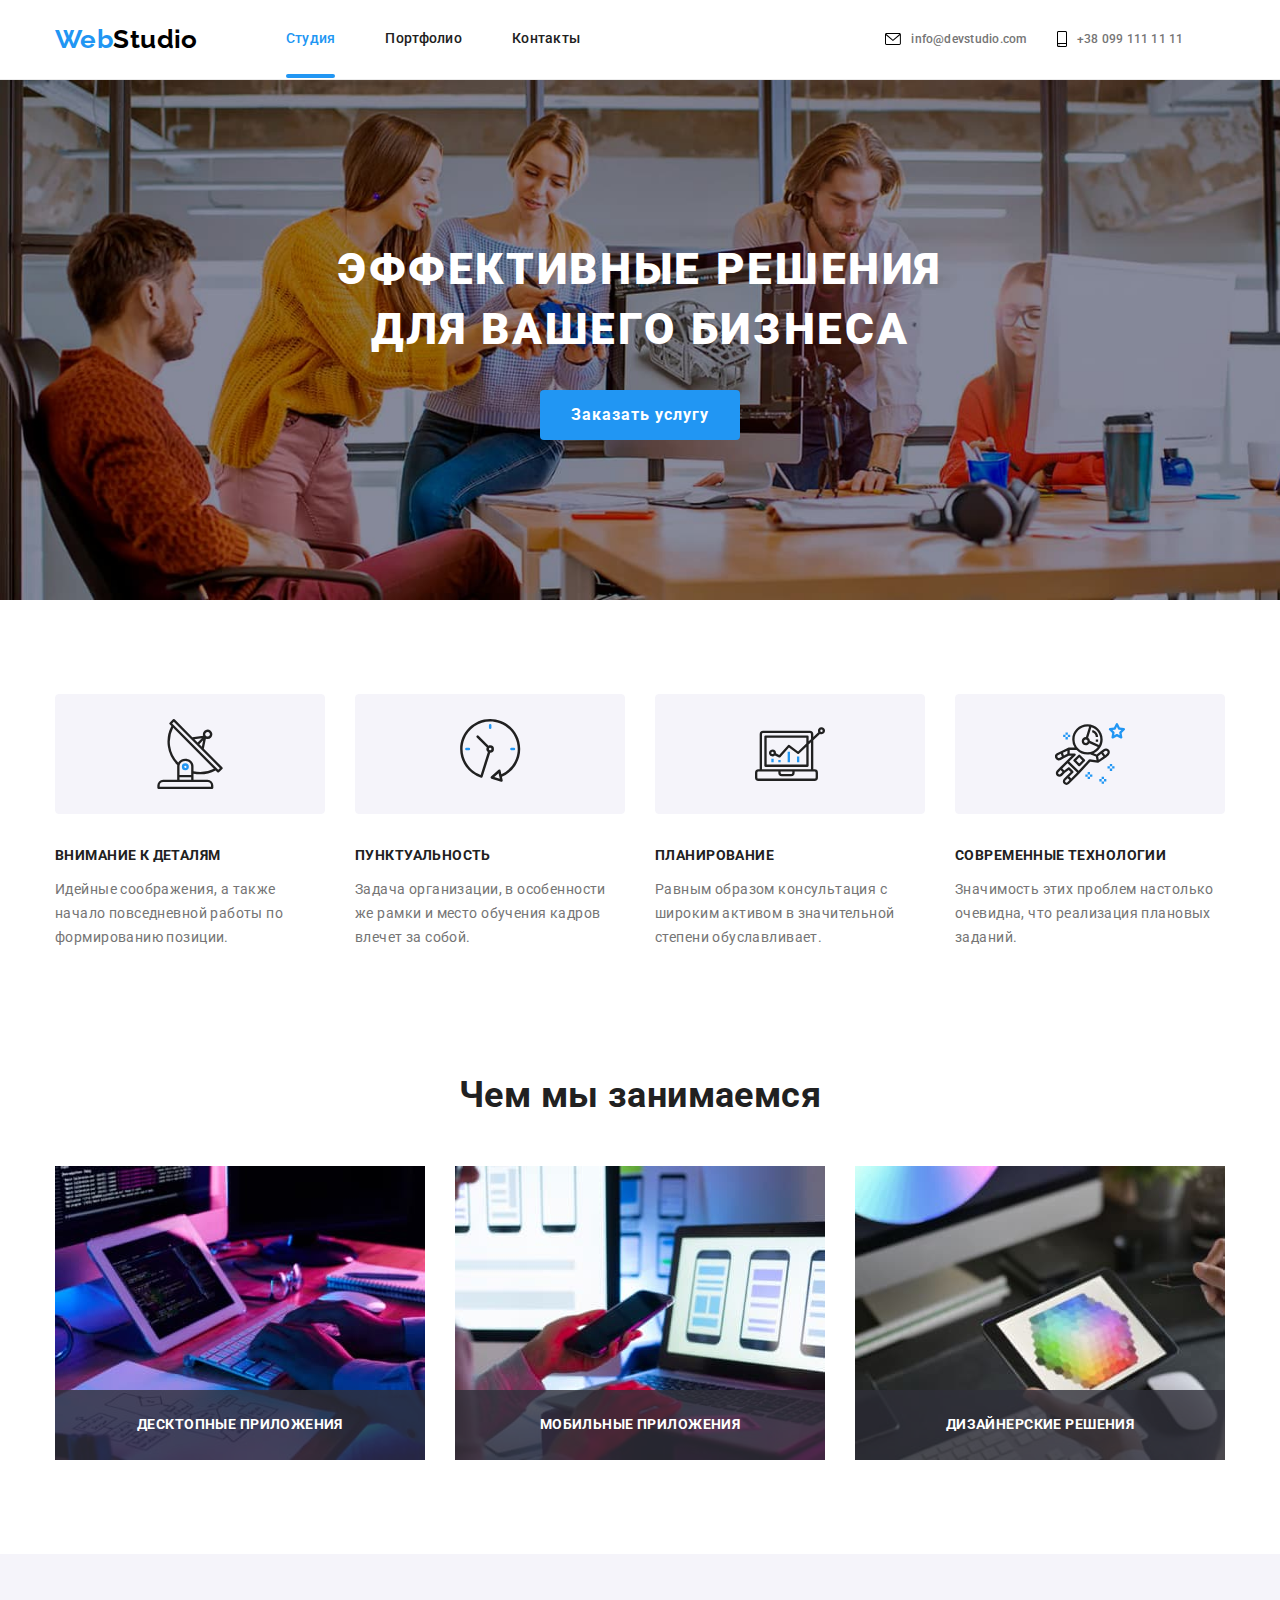
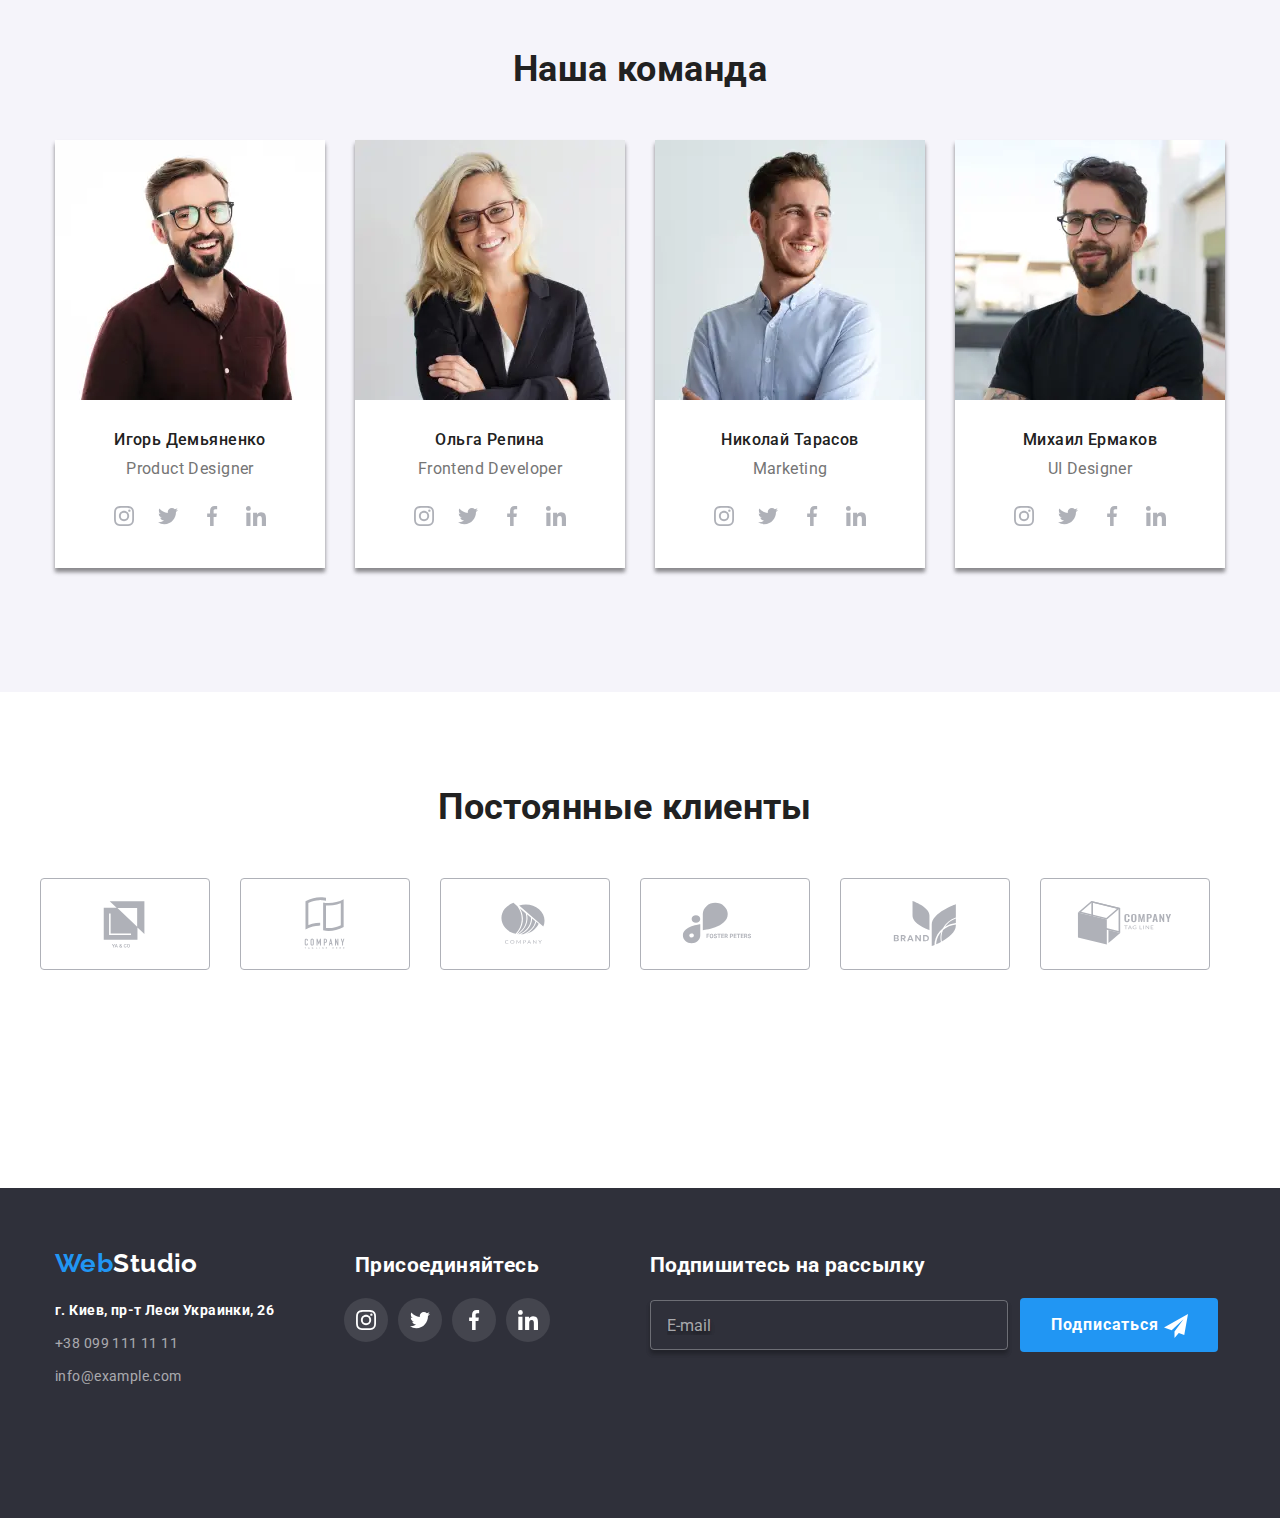
==== commit 1cb42ce8: "ДЗ-08_без модалки" ====
--- a/index.html
+++ b/index.html
@@ -79,8 +79,8 @@
         </div>
         <div class="burger">
           <button type="button" class="burger-btn">
-            <svg class="burger-icon" width="18" height="18">
-              <use href="./images/sprite/burger.svg"></use>
+            <svg class="burger-icon" width="24" height="16">
+              <use href="../images/sprite/menu.svg#icon-menu_40px-1"></use>
             </svg>
           </button>
         </div>
@@ -834,7 +834,7 @@
     </footer>
 
     <!-- модальное окно -->
-    <!-- <div class="backdrop is-hidden" data-modal>
+    <div class="backdrop is-hidden" data-modal>
       <div class="modal">
         <button type="button" data-modal-close class="modal-btn">
           <svg class="join-icon" width="18" height="18">
@@ -842,10 +842,10 @@
               href="./images/sprite/symbol-defs.svg#icon-close-black-18dp-2-1"
             ></use>
           </svg>
-        </button> -->
-
-    <!-- модальное окно-разметка -->
-    <!-- <form action="#" class="modal-form">
+        </button>
+
+        <!-- модальное окно-разметка -->
+        <form action="#" class="modal-form">
           <p class="modal-text">Оставьте свои данные, мы вам перезвоним</p>
           <label class="form-label">
             Имя
@@ -919,9 +919,9 @@
             ></label
           >
           <button type="submit" class="btn-send">Отправить</button>
-        </form> -->
-    <!-- </div>
-    </div> -->
-    <!-- <script src="./js/modal.js"></script> -->
+        </form>
+      </div>
+    </div>
+    <script src="./js/modal.js"></script>
   </body>
 </html>
--- a/css/main.min.css
+++ b/css/main.min.css
@@ -1,5 +1,5 @@
 :root{--accent-color: #2196f3;--primary-text-color: #757575;--section-text-color: #212121;--primary-white-color: #ffffff;--primary-black-color: #000000;--primary-heder-footer-color: #2f303a;--button-second-color: #188ce8;--button-galery-box: #f5f4fa;--border-color: #ececec;--border-second-color: #afb1b8;--shadow-btn: 0px 4px 4px rgba(0, 0, 0, 0.15), 0px 4px 4px rgba(0, 0, 0, 0.15);--primary-shadow: 0px 3px 1px rgba(0, 0, 0, 0.1),
     0px 1px 2px rgba(0, 0, 0, 0.08), 0px 2px 2px rgba(0, 0, 0, 0.12);--second-shadow: 0px 1px 1px rgba(0, 0, 0, 0.12),
     0px 4px 4px rgba(0, 0, 0, 0.06), 1px 4px 6px rgba(0, 0, 0, 0.16);--third-shadow: 0px 4px 4px rgba(0, 0, 0, 0.25),
-    0px 4px 4px rgba(0, 0, 0, 0.25);--main-font: 'Roboto', sans-serif;--secondary-font: 'Raleway', sans-serif}.visually-hidden{position:absolute !important;clip:rect(1px 1px 1px 1px);clip:rect(1px 1px 1px 1px);padding:0 !important;border:0 !important;height:1px !important;width:1px !important;overflow:hidden}body{font-size:14px;font-weight:400;line-height:1.14;color:var(--primary-text-color);font-family:var(--main-font),sans-serif;letter-spacing:0.03em}h1,h2,h3,h4,h5,h6,p{margin-top:0;margin-bottom:0}ul,ol{margin-top:0;margin-bottom:0;padding-left:0}img{display:block}.link-ul{list-style:none}.link-a-href{text-decoration:none}.button,.button-galery{cursor:pointer}.section{padding-top:60px}@media screen and (min-width: 1200px){.section{padding-top:94px}}.container{padding-left:15px;padding-right:15px}@media screen and (min-width: 480px){.container{width:480px;margin:0 auto}}@media screen and (min-width: 768px){.container{width:768px}}@media screen and (min-width: 1200px){.container{width:1200px}}.logo{font-size:24px;font-weight:700;line-height:1.17;font-family:var(--secondary-font);text-decoration:none;transition:color 250ms cubic-bezier(0.4, 0, 0.2, 1)}.logo:hover,.logo:focus{color:var(--accent-color)}.logo-header{color:var(--primary-black-color);margin-right:93px}@media screen and (min-width: 768px){.logo-header{margin-right:88px}}.logo-footer{color:var(--primary-white-color);display:block;margin-bottom:20px}.logo__icon{color:var(--accent-color)}@media screen and (min-width: 1200px){.logo{font-size:26px;font-weight:700;line-height:1.19}}.section-text{line-height:1.71}.section-title{font-size:28px;font-weight:700;line-height:1.19;color:var(--section-text-color);text-align:center}@media screen and (min-width: 768px){.section-title{font-size:28px;font-weight:700;line-height:1.19}}@media screen and (min-width: 1200px){.section-title{font-size:36px;font-weight:700;line-height:1.17}}.modal{position:absolute;left:50%;top:50%;width:528px;height:581px;background:var(--primary-white-color);transform:translate(-50%, -50%);animation-name:changeModalBtn;animation-duration:250ms}.modal-btn{position:absolute;top:8px;right:8px;border-radius:50%;border:1px solid rgba(0,0,0,0.1);width:30px;height:30px;background-color:transparent;cursor:pointer;padding:0;display:flex;align-items:center;justify-content:center;transition:fill 250ms cubic-bezier(0.4, 0, 0.2, 1)}.modal-btn:hover,.modal-btn:focus{fill:var(--accent-color)}.backdrop{position:fixed;top:0;left:0;width:100vw;height:100vh;background-color:rgba(0,0,0,0.2);transition:opacity 250ms linear, visibility 250ms linear}.is-hidden{opacity:0;visibility:hidden;pointer-events:none}@keyframes changeModalBtn{25%{transform:scale(25%);transform:opacity(25%)}50%{transform:scale(50%);transform:opacity(50%)}75%{transform:scale(75%);transform:opacity(75%)}100%{transform:scale(100%);transform:opacity(100%)}}.modal-form{padding-top:40px;padding-bottom:40px;padding-left:41px;padding-right:39px;display:flex;flex-direction:column}.modal-text{font-size:20px;font-weight:700;line-height:1.15;text-align:center;color:var(--section-text-color);margin-bottom:10px}.form-input{width:100%;height:40px;border:1px solid rgba(33,33,33,0.2);border-radius:4px;padding-left:42px;transition:border-color 250ms cubic-bezier(0.4, 0, 0.2, 1)}.form-input:focus{border-color:var(--accent-color);outline:none}.modal-icon-form{color:var(--section-text-color);position:absolute;display:block;top:50%;left:12px;transform:translateY(-50%);transition:fill 250ms cubic-bezier(0.4, 0, 0.2, 1)}.form-input:focus+.modal-icon-form{fill:var(--accent-color)}.form-label{font-size:12px;font-weight:400;line-height:1.17;letter-spacing:0.03em;margin-bottom:10px}.form-label .form-message{transition:border-color 250ms cubic-bezier(0.4, 0, 0.2, 1)}.modal-relative{position:relative;display:block;margin-top:4px}.form-message{width:100%;height:120px;margin-top:4px;border:1px solid rgba(33,33,33,0.2);border-radius:4px;padding-top:12px;padding-left:16px;resize:none}.form-message:focus{border-color:var(--accent-color);outline:none}.form-message::placeholder{letter-spacing:0.01em;color:rgba(117,117,117,0.5)}.checkbox-label{line-height:1.71;display:flex;align-items:center;margin-bottom:30px}.checkbox-label::before{content:' ';display:block;width:16px;height:15px;border:1px solid var(--section-text-color);margin-right:7px}.form-checkbox:checked+.checkbox-label::before{background-image:url("../images/sprite/icon-check.svg");background-color:var(--accent-color);border:none;background-repeat:no-repeat;background-position:50% 50%;background-origin:padding-box}.form-checkbox:focus+.checkbox-label::before{border-color:var(--button-second-color);width:16px;height:15px}.checkbox-link{color:var(--accent-color)}.btn-send{font-size:16px;font-weight:700;line-height:1.88;font-family:inherit;letter-spacing:0.06em;background-color:var(--accent-color);color:var(--primary-white-color);cursor:pointer;width:200px;box-shadow:var(--shadow-btn);border-radius:4px;border:none;padding-top:10px;padding-bottom:10px;margin:0 auto;transition:background-color 250ms cubic-bezier(0.4, 0, 0.2, 1)}.btn-send:hover,.btn-send:focus{background-color:var(--button-second-color)}.team__link{display:flex;align-items:center;justify-content:center;width:44px;height:44px;border-radius:50%;fill:#afb1b8;transition:background-color 250ms cubic-bezier(0.4, 0, 0.2, 1),fill 250ms cubic-bezier(0.4, 0, 0.2, 1)}.team__link:hover,.team__link:focus{background-color:var(--accent-color);fill:var(--primary-white-color)}.team__icon{color:var(--border-second-color)}.team__icon:hover,.team__icon:focus{fill:var(--primary-white-color);color:var(--primary-white-color);transition:fill;transition-duration:250ms;transition-timing-function:cubic-bezier(0.4, 0, 0.2, 1);transition-delay:0}.join-link{display:flex;align-items:center;justify-content:center;width:44px;height:44px;border-radius:50%;fill:var(--primary-white-color);transition:background-color 250ms cubic-bezier(0.4, 0, 0.2, 1),fill 250ms cubic-bezier(0.4, 0, 0.2, 1)}.join-link:hover,.join-link:focus{background-color:var(--accent-color);fill:var(--primary-white-color)}.join-icon{color:var(--primary-white-color)}.join-title{width:44px;height:44px;border-radius:50%;background:rgba(255,255,255,0.1)}.join-title:not(:last-child){margin-right:10px}.header{padding-top:16px;padding-bottom:16px;border-bottom:1px solid var(--border-color)}.menu{display:none}.contact{display:none}.burger-icon{color:#ffff;background-color:black}.header-container{display:flex;justify-content:space-between}@media screen and (min-width: 768px){.header{padding-top:26px;padding-bottom:21px}.burger{display:none}.section-item{flex-wrap:nowrap}.header{border-bottom:1px solid var(--border-color)}.container-general{align-items:baseline}.container-general,.navigation,.menu-tablet{display:flex}.menu-tablet{margin:0 auto;flex-direction:row;flex-wrap:nowrap}.contact__item:not(:last-child){margin-bottom:10px;margin-right:0;margin-left:84px}.contact__icon{margin-right:8px;color:var(--primary-text-color)}.section-list{margin-left:84px}.menu,.menu__link{color:var(--section-text-color);font-weight:500;letter-spacing:0.02em;text-decoration:none;transition:color 250ms cubic-bezier(0.4, 0, 0.2, 1)}.menu .current,.menu__link .current{color:var(--accent-color);transition:color 250ms cubic-bezier(0.4, 0, 0.2, 1)}.menu:hover,.menu:focus,.menu__link:hover,.menu__link:focus{color:var(--accent-color)}.contact__item:not(:last-child){margin-right:0}.menu__item:not(:last-child){margin-right:50px}.section-list{flex-direction:column}.section-after{position:relative}.current::after{content:' ';display:block;background-color:var(--accent-color);width:100%;height:4px;border-radius:2px;margin-top:28px;position:absolute;bottom:-42px}.contact__mail-link{color:var(--primary-text-color);font-weight:500;font-size:12px;line-height:1.17;letter-spacing:0.02em;display:flex;align-items:center;transition:color 250ms cubic-bezier(0.4, 0, 0.2, 1),fill 250ms cubic-bezier(0.4, 0, 0.2, 1)}.contact__mail-link:hover,.contact__mail-link:focus{color:var(--accent-color);fill:var(--accent-color)}.contact__phone-link{color:var(--primary-text-color);font-weight:500;font-size:12px;line-height:1.17;letter-spacing:0.02em;display:flex;align-items:center;transition:color 250ms cubic-bezier(0.4, 0, 0.2, 1),fill 250ms cubic-bezier(0.4, 0, 0.2, 1)}.contact__phone-link:hover,.contact__phone-link:focus{color:var(--accent-color);fill:var(--accent-color)}}@media screen and (min-width: 1200px){.header{padding-top:24px;padding-bottom:24px}.section-list{flex-direction:row}.header{border-bottom:1px solid var(--border-color)}.header-container,.navigation{display:flex;align-items:center}.menu,.menu__link{color:var(--section-text-color);font-weight:500;letter-spacing:0.02em;text-decoration:none;transition:color 250ms cubic-bezier(0.4, 0, 0.2, 1)}.menu .current,.menu__link .current{color:var(--accent-color);transition:color 250ms cubic-bezier(0.4, 0, 0.2, 1)}.menu:hover,.menu:focus,.menu__link:hover,.menu__link:focus{color:var(--accent-color)}.menu__item:not(:last-child){margin-right:50px}.section-list{margin-left:auto}.section-after{position:relative}.current::after{content:' ';display:block;background-color:var(--accent-color);width:100%;height:4px;border-radius:2px;margin-top:28px;position:absolute;bottom:-32px}.contact__item:not(:last-child){margin-right:30px;margin-bottom:0;margin-left:305px}.contact__mail-link{color:var(--primary-text-color);font-weight:500;letter-spacing:0.02em;display:flex;align-items:center;transition:color 250ms cubic-bezier(0.4, 0, 0.2, 1),fill 250ms cubic-bezier(0.4, 0, 0.2, 1)}.contact__mail-link:hover,.contact__mail-link:focus{color:var(--accent-color);fill:var(--accent-color)}.contact__phone-link{color:var(--primary-text-color);font-weight:500;letter-spacing:0.02em;display:flex;align-items:center;transition:color 250ms cubic-bezier(0.4, 0, 0.2, 1),fill 250ms cubic-bezier(0.4, 0, 0.2, 1)}.contact__phone-link:hover,.contact__phone-link:focus{color:var(--accent-color);fill:var(--accent-color)}.contact__icon{margin-right:10px;color:var(--primary-text-color)}.menu__icon{color:#000000}.menu-button{display:inline-flex;margin:0;padding:0;border:0;background-color:transparent}.menu-button .menu__icon{display:none}}.hero{text-align:center;padding-top:160px;padding-bottom:160px;background-color:var(--primary-heder-footer-color);flex-grow:1;background-image:linear-gradient(rgba(47,48,58,0.4), rgba(47,48,58,0.4));background-image:url("../images/mobile/bg-main.jpg");background-size:cover;max-width:100%}.hero__title{font-size:26px;font-weight:900;line-height:1.62;color:var(--primary-white-color);text-transform:uppercase;letter-spacing:0.06em;max-width:360px;margin-bottom:30px;margin-left:auto;margin-right:auto}.button{font-size:16px;font-weight:700;line-height:1.9;color:var(--primary-white-color);background-color:var(--accent-color);font-family:inherit;letter-spacing:0.06em;text-decoration:none;cursor:pointer;width:200px;border-radius:4px;border:none;padding-top:10px;padding-bottom:10px;transition:color 250ms cubic-bezier(0.4, 0, 0.2, 1),background-color 250ms cubic-bezier(0.4, 0, 0.2, 1)}.button:hover,.button:focus{color:var(--primary-white-color);background-color:var(--button-second-color)}@media (min-device-pixel-ratio: 2) and (min-width: 280px), (min-resolution: 192dpi) and (min-width: 280px), (min-resolution: 2dppx) and (min-width: 280px){.hero{background-image:url("../images/mobile/bg-main@2x.jpg")}}@media screen and (min-width: 768px){.hero{background-image:url("../images/tablet/bg-main.jpg")}}@media (min-device-pixel-ratio: 2) and (min-width: 768px), (min-resolution: 192dpi) and (min-width: 768px), (min-resolution: 2dppx) and (min-width: 768px){.hero{background-image:url("../images/tablet/bg-main@2x.jpg")}}@media screen and (min-width: 1200px){.hero{background-image:url("../images/hero-img/img-hero.jpg")}.hero__title{font-size:44px;font-weight:900;line-height:1.36;max-width:696px}}@media (min-device-pixel-ratio: 2) and (min-width: 1200px), (min-resolution: 192dpi) and (min-width: 1200px), (min-resolution: 2dppx) and (min-width: 1200px){.hero{background-image:url("../images/hero-img/img-hero@2x.jpg")}}.about__text{font-size:14px;font-weight:700;line-height:1.14;color:var(--section-text-color);text-transform:uppercase;margin-bottom:10px}.about__info{font-size:14px;font-weight:400;line-height:1.71;letter-spacing:0.03em;margin-bottom:30px}.headline-div{display:flex;align-items:center;justify-content:center;height:120px;background-color:var(--button-galery-box);border:1px solid var(--button-galery-box);border-radius:4px;margin-bottom:30px}@media screen and (max-width: 767px){.about__text{text-align:center}}@media screen and (min-width: 768px){.section-item{display:flex;flex-wrap:wrap;justify-content:space-around}.about__item{flex-basis:33.33%}.headline-div{width:354px}}@media screen and (min-width: 1200px){.about__text{font-size:14px;font-weight:700;line-height:1.71}.section-item{flex-wrap:nowrap}.headline-div{height:120px;width:270px;display:flex;align-items:center;justify-content:center;background-color:var(--button-galery-box);border:1px solid var(--button-galery-box);border-radius:4px;margin-bottom:30px}.about{margin-top:-30px;margin-left:-30px}.section-item{align-items:center}.about__item{margin-top:30px;margin-left:30px}}.wort-item{margin-bottom:50px}.section-padding{padding-bottom:94px}@media screen and (max-width: 1170px){.section-padding{display:none;padding-bottom:60px}}.work-space{flex-wrap:wrap;justify-content:space-between}.work-space__item+.work-space__item{margin-left:30px}.container__work-space{position:relative}.work-space__overlay{font-weight:700;text-transform:uppercase;color:var(--primary-white-color);text-align:center;width:370px;height:70px;padding-top:27px;padding-bottom:27px;background-color:rgba(47,48,58,0.8);position:absolute;right:0;bottom:0}.section-title-name{font-size:16px;font-weight:500;line-height:1.19;color:var(--section-text-color);text-align:center;margin-bottom:10px}.section-text-name{font-size:16px;font-weight:400;line-height:1.19;text-align:center;margin-bottom:16px}.team__text{margin-bottom:30px}.section-team{box-shadow:var(--third-shadow);background-color:var(--primary-white-color);margin-bottom:30px}.comand-fon{background-color:var(--button-galery-box);padding-bottom:60px}.team-icon{display:block;max-width:100%;height:auto}.team{display:flex;justify-content:center}.team-box{padding-top:30px;padding-bottom:24px;padding-left:122px;padding-right:122px}.team-link{margin-left:22px}@media screen and (min-width: 768px){.team-picture{width:354px;height:374px}.section-item{display:flex}.section-team{flex-wrap:wrap;margin-top:30px;margin-left:30px}.section-ul-team{margin-top:-30px;margin-left:-30px}.team-box{padding-left:74px;padding-right:74px}}@media screen and (min-width: 1200px){.team-picture{width:270px;height:260px}.team__text{margin-bottom:50px}.team-box{padding-top:30px;padding-bottom:30px;padding-left:32px;padding-right:32px}.comand-fon{margin-bottom:0;padding-bottom:94px}}@media screen and (min-width: 1200px) and (max-width: 1170px){.comand-fon{padding-bottom:60px}}.partner__title{font-size:36px;font-weight:700;line-height:1.17;color:var(--section-text-color);text-align:center;margin-bottom:30px}.partner{margin-bottom:0;padding-bottom:60px;display:flex;flex-wrap:wrap;justify-content:space-around}.partner__item{margin-bottom:30px;flex-basis:calc((100% - 60px) / 2)}.partner__link{fill:var(--border-second-color);border:1px solid var(--border-second-color);border-radius:4px;width:100%;height:92px;display:flex;justify-content:space-around;align-items:center;transition:border-color 250ms cubic-bezier(0.4, 0, 0.2, 1),box-shadow 250ms cubic-bezier(0.4, 0, 0.2, 1),fill 250ms cubic-bezier(0.4, 0, 0.2, 1)}.partner__link:hover,.partner__link:focus{border-color:var(--accent-color);box-shadow:var(--third-shadow);fill:var(--accent-color)}.partner__icon{color:var(--border-second-color)}@media screen and (min-width: 768px){.partner__item{margin-bottom:30px;flex-basis:calc((100% - 90px) / 3)}}@media screen and (min-width: 1200px){.partner{margin-bottom:0;padding-bottom:94px;display:flex;justify-content:space-between;margin-left:-30px}.partner__title{font-size:36px;font-weight:700;line-height:1.17;color:var(--section-text-color);text-align:center;margin-bottom:50px}.partner__item{margin-left:30px;flex-basis:calc((100% - 180px) / 6)}.partner__link{fill:var(--border-second-color);border:1px solid var(--border-second-color);border-radius:4px;width:170px;height:92px;display:flex;align-items:center;justify-content:center;transition:border-color 250ms cubic-bezier(0.4, 0, 0.2, 1),box-shadow 250ms cubic-bezier(0.4, 0, 0.2, 1),fill 250ms cubic-bezier(0.4, 0, 0.2, 1)}.partner__link:hover,.partner__link:focus{border-color:var(--accent-color);box-shadow:var(--third-shadow);fill:var(--accent-color)}.partner__icon{color:var(--border-second-color)}}.footer{background-color:var(--primary-heder-footer-color);margin-left:auto;margin-right:auto;padding-top:60px;padding-bottom:60px}.footer-address{color:var(--primary-white-color);transition:color 250ms cubic-bezier(0.4, 0, 0.2, 1);font-style:normal;text-decoration:none}.footer-address:hover,.footer-address:focus{color:var(--accent-color);text-decoration:none}.footer-phone,.footer-mail{color:rgba(255,255,255,0.6);transition:color 250ms cubic-bezier(0.4, 0, 0.2, 1);font-style:normal;text-decoration:none}.footer-phone:hover,.footer-phone:focus,.footer-phone:hover,.footer-phone:focus,.footer-mail:hover,.footer-mail:focus,.footer-mail:hover,.footer-mail:focus{color:var(--accent-color);text-decoration:none}.footer-text{font-weight:700;color:var(--primary-white-color)}.text-join{margin-bottom:20px}.section-footer{margin-bottom:8px;line-height:1.71}.join-ul{display:flex}.box-one{text-align:center;margin-bottom:0px;padding-bottom:60px}.container-email{text-align:center}.container-join{display:flex;flex-direction:column;align-items:center;padding-bottom:60px}.mail-user{font-size:16px;font-weight:400;line-height:1.25;color:var(--primary-white-color);height:50px;width:100%;border:1px solid rgba(255,255,255,0.3);background-color:transparent;box-shadow:var(--shadow-btn);border-radius:4px}.user-email input{margin-bottom:20px;padding-left:16px;padding-right:auto;padding-top:15px;padding-bottom:15px}.user-email input::placeholder{color:rgba(255,255,255,0.6);text-shadow:0px 4px 4px rgba(0,0,0,0.25),0px 4px 4px rgba(0,0,0,0.25)}.click{font-size:16px;font-weight:700;line-height:1.87;padding-top:10px;padding-bottom:10px;padding-right:28px;padding-left:29px;letter-spacing:0.06em;cursor:pointer;color:var(--primary-white-color);background-color:var(--accent-color);border-color:transparent;border-radius:4px;font-family:inherit;transition:box-shadow 250ms cubic-bezier(0.4, 0, 0.2, 1),color 250ms cubic-bezier(0.4, 0, 0.2, 1)}.click:hover,.click:focus{box-shadow:var(--shadow-btn)}.mail-pic{fill:var(--primary-white-color);vertical-align:middle}@media screen and (min-width: 768px){.container-join{display:flex;flex-direction:column;align-items:center;margin-right:89px}.container-tablet{display:flex;align-items:baseline;justify-content:space-between}.box-one{text-align:left;margin-bottom:0px;margin-left:76px}.user-email{display:flex;flex-direction:column;align-items:center}}@media screen and (min-width: 1200px){.section-footer{margin-bottom:9px;text-align:left}.logo-footer,.footer-text{text-align:left}.box{display:flex;align-items:baseline}.box-one{margin-right:70px;margin-left:0}.container-email{margin:0 auto}.container-join{margin-right:93px}.join-ul{display:flex}.user-email{display:flex;align-items:center;flex-direction:row}.user-email input{margin:0;padding-left:16px;padding-right:auto;padding-top:15px;padding-bottom:15px}.user-email input::placeholder{color:rgba(255,255,255,0.6);text-shadow:0px 4px 4px rgba(0,0,0,0.25),0px 4px 4px rgba(0,0,0,0.25)}.mail-user{font-size:16px;font-weight:400;line-height:1.25;color:var(--primary-white-color);height:50px;width:358px;border:1px solid rgba(255,255,255,0.3);background-color:transparent;box-shadow:var(--shadow-btn);border-radius:4px}.click{font-size:16px;font-weight:700;line-height:1.87;margin-left:12px;padding-top:10px;padding-bottom:10px;padding-right:28px;padding-left:29px;letter-spacing:0.06em;cursor:pointer;color:var(--primary-white-color);background-color:var(--accent-color);border-color:transparent;border-radius:4px;font-family:inherit;transition:box-shadow 250ms cubic-bezier(0.4, 0, 0.2, 1),color 250ms cubic-bezier(0.4, 0, 0.2, 1)}.click:hover,.click:focus{box-shadow:var(--shadow-btn)}.mail-pic{fill:var(--primary-white-color);vertical-align:middle}}.section-photo-item{padding-top:60px;padding-bottom:60px}.section-ul-portfolio{display:flex;flex-wrap:wrap;justify-content:flex-start;margin-bottom:40px}.section-li-btn:not(:last-child){margin-right:8px;margin-bottom:15px}.section-li-galery{margin-bottom:30px}.gallery-icon{display:block;max-width:100%;height:auto}.galery-box{padding-left:24px;padding-right:24px;padding-top:20px;padding-bottom:20px;border:1px solid var(--border-color);border-top:none}.galery-link{display:block;transition:box-shadow 250ms cubic-bezier(0.4, 0, 0.2, 1)}.galery-link:hover,.galery-link:focus{box-shadow:var(--second-shadow)}.galery-link:hover .overlay,.galery-link:focus .overlay{transform:translateY(0%)}.galery-img-overlay{position:relative;overflow:hidden}.overlay{font-size:18px;font-weight:400;line-height:1.56;background-color:rgba(33,150,243,0.9);color:var(--primary-white-color);padding-top:63px;padding-bottom:63px;padding-left:24px;padding-right:24px;position:absolute;top:0;left:0;height:100%;width:100%;overflow:hidden;transform:translateY(101%);transition:transform 250ms linear}.section-title-galery{font-size:18px;font-weight:700;line-height:2;color:var(--section-text-color);letter-spacing:0.06em;padding-bottom:4px}.section-text-galery{font-size:16px;font-weight:400;line-height:1.88;background-color:var(--primary-white-color);color:var(--primary-text-color)}@media screen and (min-width: 768px){.section-ul-portfolio{display:flex;justify-content:center;margin-bottom:50px}.section-ul-galery{display:flex;flex-wrap:wrap;margin-top:-30px;margin-left:-30px}.section-li-galery{flex-wrap:wrap;margin-top:30px;margin-left:30px}.galery-box-test{padding-left:12px}}@media screen and (min-width: 1200px){.overlay{overflow:auto}.section-ul-portfolio{display:flex;justify-content:center;margin-bottom:50px}.section-li-btn:not(:last-child){margin-right:8px}.galery-box{padding-left:24px;padding-right:24px;padding-top:20px;padding-bottom:20px;border:1px solid var(--border-color);border-top:none}.section-ul-galery{display:flex;flex-wrap:wrap;margin-top:-30px;margin-left:-30px}.section-li-galery{flex-wrap:wrap;margin-top:30px;margin-left:30px}.galery-link{display:block;transition:box-shadow 250ms cubic-bezier(0.4, 0, 0.2, 1)}.galery-link:hover,.galery-link:focus{box-shadow:var(--second-shadow)}.galery-link:hover .overlay,.galery-link:focus .overlay{transform:translateY(0%)}.galery-img-overlay{position:relative;overflow:hidden}.overlay{font-size:18px;font-weight:400;line-height:1.56;background-color:rgba(33,150,243,0.9);color:var(--primary-white-color);padding-top:63px;padding-bottom:63px;padding-left:24px;padding-right:24px;position:absolute;top:0;left:0;height:100%;width:100%;overflow:auto;transform:translateY(101%);transition:transform 250ms linear}.section-title-galery{font-size:18px;font-weight:700;line-height:2;color:var(--section-text-color);letter-spacing:0.06em;padding-bottom:4px}.section-text-galery{font-size:16px;font-weight:400;line-height:1.88;background-color:var(--primary-white-color);color:var(--primary-text-color)}}.button-galery{font-size:16px;font-weight:500;line-height:1.63;color:var(--section-text-color);background-color:var(--button-galery-box);font-family:inherit;text-align:center;border-color:transparent;border-radius:4px;padding:6px 22px;transition:color 250ms cubic-bezier(0.4, 0, 0.2, 1),box-shadow 250ms cubic-bezier(0.4, 0, 0.2, 1),background-color 250ms cubic-bezier(0.4, 0, 0.2, 1)}.button-galery:hover,.button-galery:focus{color:var(--primary-white-color);background-color:var(--button-second-color);box-shadow:var(--primary-shadow)}
+    0px 4px 4px rgba(0, 0, 0, 0.25);--main-font: 'Roboto', sans-serif;--secondary-font: 'Raleway', sans-serif}.visually-hidden{position:absolute !important;clip:rect(1px 1px 1px 1px);clip:rect(1px 1px 1px 1px);padding:0 !important;border:0 !important;height:1px !important;width:1px !important;overflow:hidden}body{font-size:14px;font-weight:400;line-height:1.14;color:var(--primary-text-color);font-family:var(--main-font),sans-serif;letter-spacing:0.03em}h1,h2,h3,h4,h5,h6,p{margin-top:0;margin-bottom:0}ul,ol{margin-top:0;margin-bottom:0;padding-left:0}img{display:block}.link-ul{list-style:none}.link-a-href{text-decoration:none}.button,.button-galery{cursor:pointer}.section{padding-top:60px}@media screen and (min-width: 1200px){.section{padding-top:94px}}.container{padding-left:15px;padding-right:15px}@media screen and (min-width: 480px){.container{width:480px;margin:0 auto}}@media screen and (min-width: 768px){.container{width:768px}}@media screen and (min-width: 1200px){.container{width:1200px}}.logo{font-size:24px;font-weight:700;line-height:1.17;font-family:var(--secondary-font);text-decoration:none;transition:color 250ms cubic-bezier(0.4, 0, 0.2, 1)}.logo:hover,.logo:focus{color:var(--accent-color)}.logo-header{color:var(--primary-black-color);margin-right:93px}@media screen and (min-width: 768px){.logo-header{margin-right:88px}}.logo-footer{color:var(--primary-white-color);display:block;margin-bottom:20px}.logo__icon{color:var(--accent-color)}@media screen and (min-width: 1200px){.logo{font-size:26px;font-weight:700;line-height:1.19}}.section-text{line-height:1.71}.section-title{font-size:28px;font-weight:700;line-height:1.19;color:var(--section-text-color);text-align:center}@media screen and (min-width: 768px){.section-title{font-size:28px;font-weight:700;line-height:1.19}}@media screen and (min-width: 1200px){.section-title{font-size:36px;font-weight:700;line-height:1.17}}.modal{position:absolute;left:50%;top:50%;width:528px;height:581px;background:var(--primary-white-color);transform:translate(-50%, -50%);animation-name:changeModalBtn;animation-duration:250ms}.modal-btn{position:absolute;top:8px;right:8px;border-radius:50%;border:1px solid rgba(0,0,0,0.1);width:30px;height:30px;background-color:transparent;cursor:pointer;padding:0;display:flex;align-items:center;justify-content:center;transition:fill 250ms cubic-bezier(0.4, 0, 0.2, 1)}.modal-btn:hover,.modal-btn:focus{fill:var(--accent-color)}.backdrop{position:fixed;top:0;left:0;width:100vw;height:100vh;background-color:rgba(0,0,0,0.2);transition:opacity 250ms linear, visibility 250ms linear}.is-hidden{opacity:0;visibility:hidden;pointer-events:none}@keyframes changeModalBtn{25%{transform:scale(25%);transform:opacity(25%)}50%{transform:scale(50%);transform:opacity(50%)}75%{transform:scale(75%);transform:opacity(75%)}100%{transform:scale(100%);transform:opacity(100%)}}.modal-form{padding-top:40px;padding-bottom:40px;padding-left:41px;padding-right:39px;display:flex;flex-direction:column}.modal-text{font-size:20px;font-weight:700;line-height:1.15;text-align:center;color:var(--section-text-color);margin-bottom:10px}.form-input{width:100%;height:40px;border:1px solid rgba(33,33,33,0.2);border-radius:4px;padding-left:42px;transition:border-color 250ms cubic-bezier(0.4, 0, 0.2, 1)}.form-input:focus{border-color:var(--accent-color);outline:none}.modal-icon-form{color:var(--section-text-color);position:absolute;display:block;top:50%;left:12px;transform:translateY(-50%);transition:fill 250ms cubic-bezier(0.4, 0, 0.2, 1)}.form-input:focus+.modal-icon-form{fill:var(--accent-color)}.form-label{font-size:12px;font-weight:400;line-height:1.17;letter-spacing:0.03em;margin-bottom:10px}.form-label .form-message{transition:border-color 250ms cubic-bezier(0.4, 0, 0.2, 1)}.modal-relative{position:relative;display:block;margin-top:4px}.form-message{width:100%;height:120px;margin-top:4px;border:1px solid rgba(33,33,33,0.2);border-radius:4px;padding-top:12px;padding-left:16px;resize:none}.form-message:focus{border-color:var(--accent-color);outline:none}.form-message::placeholder{letter-spacing:0.01em;color:rgba(117,117,117,0.5)}.checkbox-label{line-height:1.71;display:flex;align-items:center;margin-bottom:30px}.checkbox-label::before{content:' ';display:block;width:16px;height:15px;border:1px solid var(--section-text-color);margin-right:7px}.form-checkbox:checked+.checkbox-label::before{background-image:url("../images/sprite/icon-check.svg");background-color:var(--accent-color);border:none;background-repeat:no-repeat;background-position:50% 50%;background-origin:padding-box}.form-checkbox:focus+.checkbox-label::before{border-color:var(--button-second-color);width:16px;height:15px}.checkbox-link{color:var(--accent-color)}.btn-send{font-size:16px;font-weight:700;line-height:1.88;font-family:inherit;letter-spacing:0.06em;background-color:var(--accent-color);color:var(--primary-white-color);cursor:pointer;width:200px;box-shadow:var(--shadow-btn);border-radius:4px;border:none;padding-top:10px;padding-bottom:10px;margin:0 auto;transition:background-color 250ms cubic-bezier(0.4, 0, 0.2, 1)}.btn-send:hover,.btn-send:focus{background-color:var(--button-second-color)}.team__link{display:flex;align-items:center;justify-content:center;width:44px;height:44px;border-radius:50%;fill:#afb1b8;transition:background-color 250ms cubic-bezier(0.4, 0, 0.2, 1),fill 250ms cubic-bezier(0.4, 0, 0.2, 1)}.team__link:hover,.team__link:focus{background-color:var(--accent-color);fill:var(--primary-white-color)}.team__icon{color:var(--border-second-color)}.team__icon:hover,.team__icon:focus{fill:var(--primary-white-color);color:var(--primary-white-color);transition:fill;transition-duration:250ms;transition-timing-function:cubic-bezier(0.4, 0, 0.2, 1);transition-delay:0}.join-link{display:flex;align-items:center;justify-content:center;width:44px;height:44px;border-radius:50%;fill:var(--primary-white-color);transition:background-color 250ms cubic-bezier(0.4, 0, 0.2, 1),fill 250ms cubic-bezier(0.4, 0, 0.2, 1)}.join-link:hover,.join-link:focus{background-color:var(--accent-color);fill:var(--primary-white-color)}.join-icon{color:var(--primary-white-color)}.join-title{width:44px;height:44px;border-radius:50%;background:rgba(255,255,255,0.1)}.join-title:not(:last-child){margin-right:10px}.header{padding-top:16px;padding-bottom:16px;border-bottom:1px solid var(--border-color)}.menu{display:none}.contact{display:none}.header-container{align-items:center}.burger-btn{border:none;background-color:transparent;padding:0;margin:0 auto}.burger-btn:focus,.burger-btn:hover{fill:var(--accent-color)}.header-container{display:flex;justify-content:space-between}@media screen and (min-width: 768px){.header{padding-top:26px;padding-bottom:21px}.burger{display:none}.container-general,.header-container,.navigation,.menu-tablet{display:flex;align-items:center}.section-list{margin-left:84px;flex-direction:column}.contact__item:not(:last-child){margin-bottom:10px;margin-right:0}.contact__icon{margin-right:8px;color:var(--primary-text-color)}.menu,.menu__link{color:var(--section-text-color);font-weight:500;letter-spacing:0.02em;text-decoration:none;transition:color 250ms cubic-bezier(0.4, 0, 0.2, 1)}.menu .current,.menu__link .current{color:var(--accent-color);transition:color 250ms cubic-bezier(0.4, 0, 0.2, 1)}.menu:hover,.menu:focus,.menu__link:hover,.menu__link:focus{color:var(--accent-color)}.menu__item:not(:last-child){margin-right:50px}.section-after{position:relative}.current::after{content:' ';display:block;background-color:var(--accent-color);width:100%;height:4px;border-radius:2px;margin-top:28px;position:absolute;bottom:-34px}.contact__mail-link{color:var(--primary-text-color);font-weight:500;font-size:12px;line-height:1.17;letter-spacing:0.02em;display:flex;align-items:center;transition:color 250ms cubic-bezier(0.4, 0, 0.2, 1),fill 250ms cubic-bezier(0.4, 0, 0.2, 1)}.contact__mail-link:hover,.contact__mail-link:focus{color:var(--accent-color);fill:var(--accent-color)}.contact__phone-link{color:var(--primary-text-color);font-weight:500;font-size:12px;line-height:1.17;letter-spacing:0.02em;display:flex;align-items:center;transition:color 250ms cubic-bezier(0.4, 0, 0.2, 1),fill 250ms cubic-bezier(0.4, 0, 0.2, 1)}.contact__phone-link:hover,.contact__phone-link:focus{color:var(--accent-color);fill:var(--accent-color)}}@media screen and (min-width: 1200px){.header{padding-top:24px;padding-bottom:24px}.section-list{flex-direction:row;margin-left:305px}.contact__item:not(:last-child){margin-right:30px;margin-bottom:0}.current::after{bottom:-32px}.contact__icon{margin-right:10px}.menu__icon{color:#000000}.menu-button{display:inline-flex;margin:0;padding:0;border:0;background-color:transparent}.menu-button .menu__icon{display:none}}.hero{text-align:center;padding-top:160px;padding-bottom:160px;background-color:var(--primary-heder-footer-color);flex-grow:1;background-image:linear-gradient(rgba(47,48,58,0.4), rgba(47,48,58,0.4));background-image:url("../images/mobile/bg-main.jpg");background-size:cover;max-width:100%}.hero__title{font-size:26px;font-weight:900;line-height:1.62;color:var(--primary-white-color);text-transform:uppercase;letter-spacing:0.06em;max-width:360px;margin-bottom:30px;margin-left:auto;margin-right:auto}.button{font-size:16px;font-weight:700;line-height:1.9;color:var(--primary-white-color);background-color:var(--accent-color);font-family:inherit;letter-spacing:0.06em;text-decoration:none;cursor:pointer;width:200px;border-radius:4px;border:none;padding-top:10px;padding-bottom:10px;transition:color 250ms cubic-bezier(0.4, 0, 0.2, 1),background-color 250ms cubic-bezier(0.4, 0, 0.2, 1)}.button:hover,.button:focus{color:var(--primary-white-color);background-color:var(--button-second-color)}@media (min-device-pixel-ratio: 2) and (min-width: 280px), (min-resolution: 192dpi) and (min-width: 280px), (min-resolution: 2dppx) and (min-width: 280px){.hero{background-image:url("../images/mobile/bg-main@2x.jpg")}}@media screen and (min-width: 768px){.hero{background-image:url("../images/tablet/bg-main.jpg")}}@media (min-device-pixel-ratio: 2) and (min-width: 768px), (min-resolution: 192dpi) and (min-width: 768px), (min-resolution: 2dppx) and (min-width: 768px){.hero{background-image:url("../images/tablet/bg-main@2x.jpg")}}@media screen and (min-width: 1200px){.hero{background-image:url("../images/hero-img/img-hero.jpg")}.hero__title{font-size:44px;font-weight:900;line-height:1.36;max-width:696px}}@media (min-device-pixel-ratio: 2) and (min-width: 1200px), (min-resolution: 192dpi) and (min-width: 1200px), (min-resolution: 2dppx) and (min-width: 1200px){.hero{background-image:url("../images/hero-img/img-hero@2x.jpg")}}.about__text{font-size:14px;font-weight:700;line-height:1.14;color:var(--section-text-color);text-transform:uppercase;margin-bottom:10px}.about__info{font-size:14px;font-weight:400;line-height:1.71;letter-spacing:0.03em;margin-bottom:30px}.headline-div{display:flex;align-items:center;justify-content:center;height:120px;background-color:var(--button-galery-box);border:1px solid var(--button-galery-box);border-radius:4px;margin-bottom:30px}@media screen and (max-width: 767px){.about__text{text-align:center}}@media screen and (min-width: 768px){.section-item{display:flex;flex-wrap:wrap;justify-content:space-around}.about__item{flex-basis:33.33%}.headline-div{width:354px}}@media screen and (min-width: 1200px){.about__text{font-size:14px;font-weight:700;line-height:1.71}.section-item{flex-wrap:nowrap;align-items:center}.headline-div{width:270px}.about{margin-top:-30px;margin-left:-30px}.about__item{margin-top:30px;margin-left:30px}}.wort-item{margin-bottom:50px}.section-padding{padding-bottom:94px}@media screen and (max-width: 1170px){.section-padding{display:none;padding-bottom:60px}}.work-space{flex-wrap:wrap;justify-content:space-between}.work-space__item+.work-space__item{margin-left:30px}.container__work-space{position:relative}.work-space__overlay{font-weight:700;text-transform:uppercase;color:var(--primary-white-color);text-align:center;width:370px;height:70px;padding-top:27px;padding-bottom:27px;background-color:rgba(47,48,58,0.8);position:absolute;right:0;bottom:0}.section-title-name{font-size:16px;font-weight:500;line-height:1.19;color:var(--section-text-color);text-align:center;margin-bottom:10px}.section-text-name{font-size:16px;font-weight:400;line-height:1.19;text-align:center;margin-bottom:16px}.team__text{margin-bottom:30px}.section-team{box-shadow:var(--third-shadow);background-color:var(--primary-white-color);margin-bottom:30px}.comand-fon{background-color:var(--button-galery-box);padding-bottom:60px}.team-icon{display:block;max-width:100%;height:auto}.team{display:flex;justify-content:center}.team-box{padding-top:30px;padding-bottom:24px;padding-left:122px;padding-right:122px}.team-link{margin-left:22px}@media screen and (min-width: 768px){.team-picture{width:354px;height:374px}.section-item{display:flex}.section-team{flex-wrap:wrap;margin-top:30px;margin-left:30px}.section-ul-team{margin-top:-30px;margin-left:-30px}.team-box{padding-left:74px;padding-right:74px}}@media screen and (min-width: 1200px){.team-picture{width:270px;height:260px}.team__text{margin-bottom:50px}.team-box{padding-top:30px;padding-bottom:30px;padding-left:32px;padding-right:32px}.comand-fon{margin-bottom:0;padding-bottom:94px}}@media screen and (min-width: 1200px) and (max-width: 1170px){.comand-fon{padding-bottom:60px}}.partner__title{font-size:36px;font-weight:700;line-height:1.17;color:var(--section-text-color);text-align:center;margin-bottom:30px}.partner{margin-bottom:0;padding-bottom:60px;display:flex;flex-wrap:wrap;justify-content:space-around}.partner__item{margin-bottom:30px;flex-basis:calc((100% - 60px) / 2)}.partner__link{fill:var(--border-second-color);border:1px solid var(--border-second-color);border-radius:4px;width:100%;height:92px;display:flex;justify-content:space-around;align-items:center;transition:border-color 250ms cubic-bezier(0.4, 0, 0.2, 1),box-shadow 250ms cubic-bezier(0.4, 0, 0.2, 1),fill 250ms cubic-bezier(0.4, 0, 0.2, 1)}.partner__link:hover,.partner__link:focus{border-color:var(--accent-color);box-shadow:var(--third-shadow);fill:var(--accent-color)}.partner__icon{color:var(--border-second-color)}@media screen and (min-width: 768px){.partner__item{margin-bottom:30px;flex-basis:calc((100% - 90px) / 3)}}@media screen and (min-width: 1200px){.partner{margin-bottom:0;padding-bottom:94px;display:flex;justify-content:space-between;margin-left:-30px}.partner__title{font-size:36px;font-weight:700;line-height:1.17;color:var(--section-text-color);text-align:center;margin-bottom:50px}.partner__item{margin-left:30px;flex-basis:calc((100% - 180px) / 6)}.partner__link{width:170px;justify-content:center}.partner__icon{color:var(--border-second-color)}}.footer{background-color:var(--primary-heder-footer-color);margin-left:auto;margin-right:auto;padding-top:60px;padding-bottom:60px}.footer-address{color:var(--primary-white-color);transition:color 250ms cubic-bezier(0.4, 0, 0.2, 1);font-style:normal;text-decoration:none}.footer-address:hover,.footer-address:focus{color:var(--accent-color);text-decoration:none}.footer-phone,.footer-mail{color:rgba(255,255,255,0.6);transition:color 250ms cubic-bezier(0.4, 0, 0.2, 1);font-style:normal;text-decoration:none}.footer-phone:hover,.footer-phone:focus,.footer-phone:hover,.footer-phone:focus,.footer-mail:hover,.footer-mail:focus,.footer-mail:hover,.footer-mail:focus{color:var(--accent-color);text-decoration:none}.footer-text{font-weight:700;color:var(--primary-white-color)}.text-join{margin-bottom:20px}.section-footer{margin-bottom:8px;line-height:1.71}.join-ul{display:flex}.box-one{text-align:center;margin-bottom:0px;padding-bottom:60px}.container-email{text-align:center}.container-join{display:flex;flex-direction:column;align-items:center;padding-bottom:60px}.mail-user{font-size:16px;font-weight:400;line-height:1.25;color:var(--primary-white-color);height:50px;width:100%;border:1px solid rgba(255,255,255,0.3);background-color:transparent;box-shadow:var(--shadow-btn);border-radius:4px}.user-email input{margin-bottom:20px;padding-left:16px;padding-right:auto;padding-top:15px;padding-bottom:15px}.user-email input::placeholder{color:rgba(255,255,255,0.6);text-shadow:0px 4px 4px rgba(0,0,0,0.25),0px 4px 4px rgba(0,0,0,0.25)}.click{font-size:16px;font-weight:700;line-height:1.87;padding-top:10px;padding-bottom:10px;padding-right:28px;padding-left:29px;letter-spacing:0.06em;cursor:pointer;color:var(--primary-white-color);background-color:var(--accent-color);border-color:transparent;border-radius:4px;font-family:inherit;transition:box-shadow 250ms cubic-bezier(0.4, 0, 0.2, 1),color 250ms cubic-bezier(0.4, 0, 0.2, 1)}.click:hover,.click:focus{box-shadow:var(--shadow-btn)}.mail-pic{fill:var(--primary-white-color);vertical-align:middle}@media screen and (min-width: 768px){.container-join{margin-right:89px}.container-tablet{display:flex;align-items:baseline;justify-content:space-between}.box-one{text-align:left;margin-bottom:0px;margin-left:76px}.user-email{display:flex;flex-direction:column;align-items:center}}@media screen and (min-width: 1200px){.section-footer{margin-bottom:9px;text-align:left}.logo-footer,.footer-text{text-align:left}.box{display:flex;align-items:baseline}.box-one{margin-right:70px;margin-left:0}.container-email{margin:0 auto}.container-join{margin-right:93px}.user-email{flex-direction:row}.user-email input{margin:0;padding-left:16px;padding-right:auto;padding-top:15px;padding-bottom:15px}.user-email input::placeholder{color:rgba(255,255,255,0.6);text-shadow:0px 4px 4px rgba(0,0,0,0.25),0px 4px 4px rgba(0,0,0,0.25)}.mail-user{width:358px}.click{margin-left:12px}}.section-photo-item{padding-top:60px;padding-bottom:60px}.section-ul-portfolio{display:flex;flex-wrap:wrap;justify-content:flex-start;margin-bottom:40px}.section-li-btn:not(:last-child){margin-right:8px;margin-bottom:15px}.section-li-galery{margin-bottom:30px}.gallery-icon{display:block;max-width:100%;height:auto}.galery-box{padding-left:24px;padding-right:24px;padding-top:20px;padding-bottom:20px;border:1px solid var(--border-color);border-top:none}.galery-link{display:block;transition:box-shadow 250ms cubic-bezier(0.4, 0, 0.2, 1)}.galery-link:hover,.galery-link:focus{box-shadow:var(--second-shadow)}.galery-link:hover .overlay,.galery-link:focus .overlay{transform:translateY(0%)}.galery-img-overlay{position:relative;overflow:hidden}.overlay{font-size:18px;font-weight:400;line-height:1.56;background-color:rgba(33,150,243,0.9);color:var(--primary-white-color);padding-top:63px;padding-bottom:63px;padding-left:24px;padding-right:24px;position:absolute;top:0;left:0;height:100%;width:100%;overflow:hidden;transform:translateY(101%);transition:transform 250ms linear}.section-title-galery{font-size:18px;font-weight:700;line-height:2;color:var(--section-text-color);letter-spacing:0.06em;padding-bottom:4px}.section-text-galery{font-size:16px;font-weight:400;line-height:1.88;background-color:var(--primary-white-color);color:var(--primary-text-color)}@media screen and (min-width: 768px){.section-ul-portfolio{justify-content:center;margin-bottom:50px}.section-ul-galery{display:flex;flex-wrap:wrap;margin-top:-30px;margin-left:-30px}.section-li-galery{flex-wrap:wrap;margin-top:30px;margin-left:30px}.galery-box-test{padding-left:12px}}@media screen and (min-width: 1200px){.overlay{overflow:auto}.section-ul-galery{display:flex;flex-wrap:wrap;margin-top:-30px;margin-left:-30px}}.button-galery{font-size:16px;font-weight:500;line-height:1.63;color:var(--section-text-color);background-color:var(--button-galery-box);font-family:inherit;text-align:center;border-color:transparent;border-radius:4px;padding:6px 22px;transition:color 250ms cubic-bezier(0.4, 0, 0.2, 1),box-shadow 250ms cubic-bezier(0.4, 0, 0.2, 1),background-color 250ms cubic-bezier(0.4, 0, 0.2, 1)}.button-galery:hover,.button-galery:focus{color:var(--primary-white-color);background-color:var(--button-second-color);box-shadow:var(--primary-shadow)}
 /*# sourceMappingURL=main.min.css.map */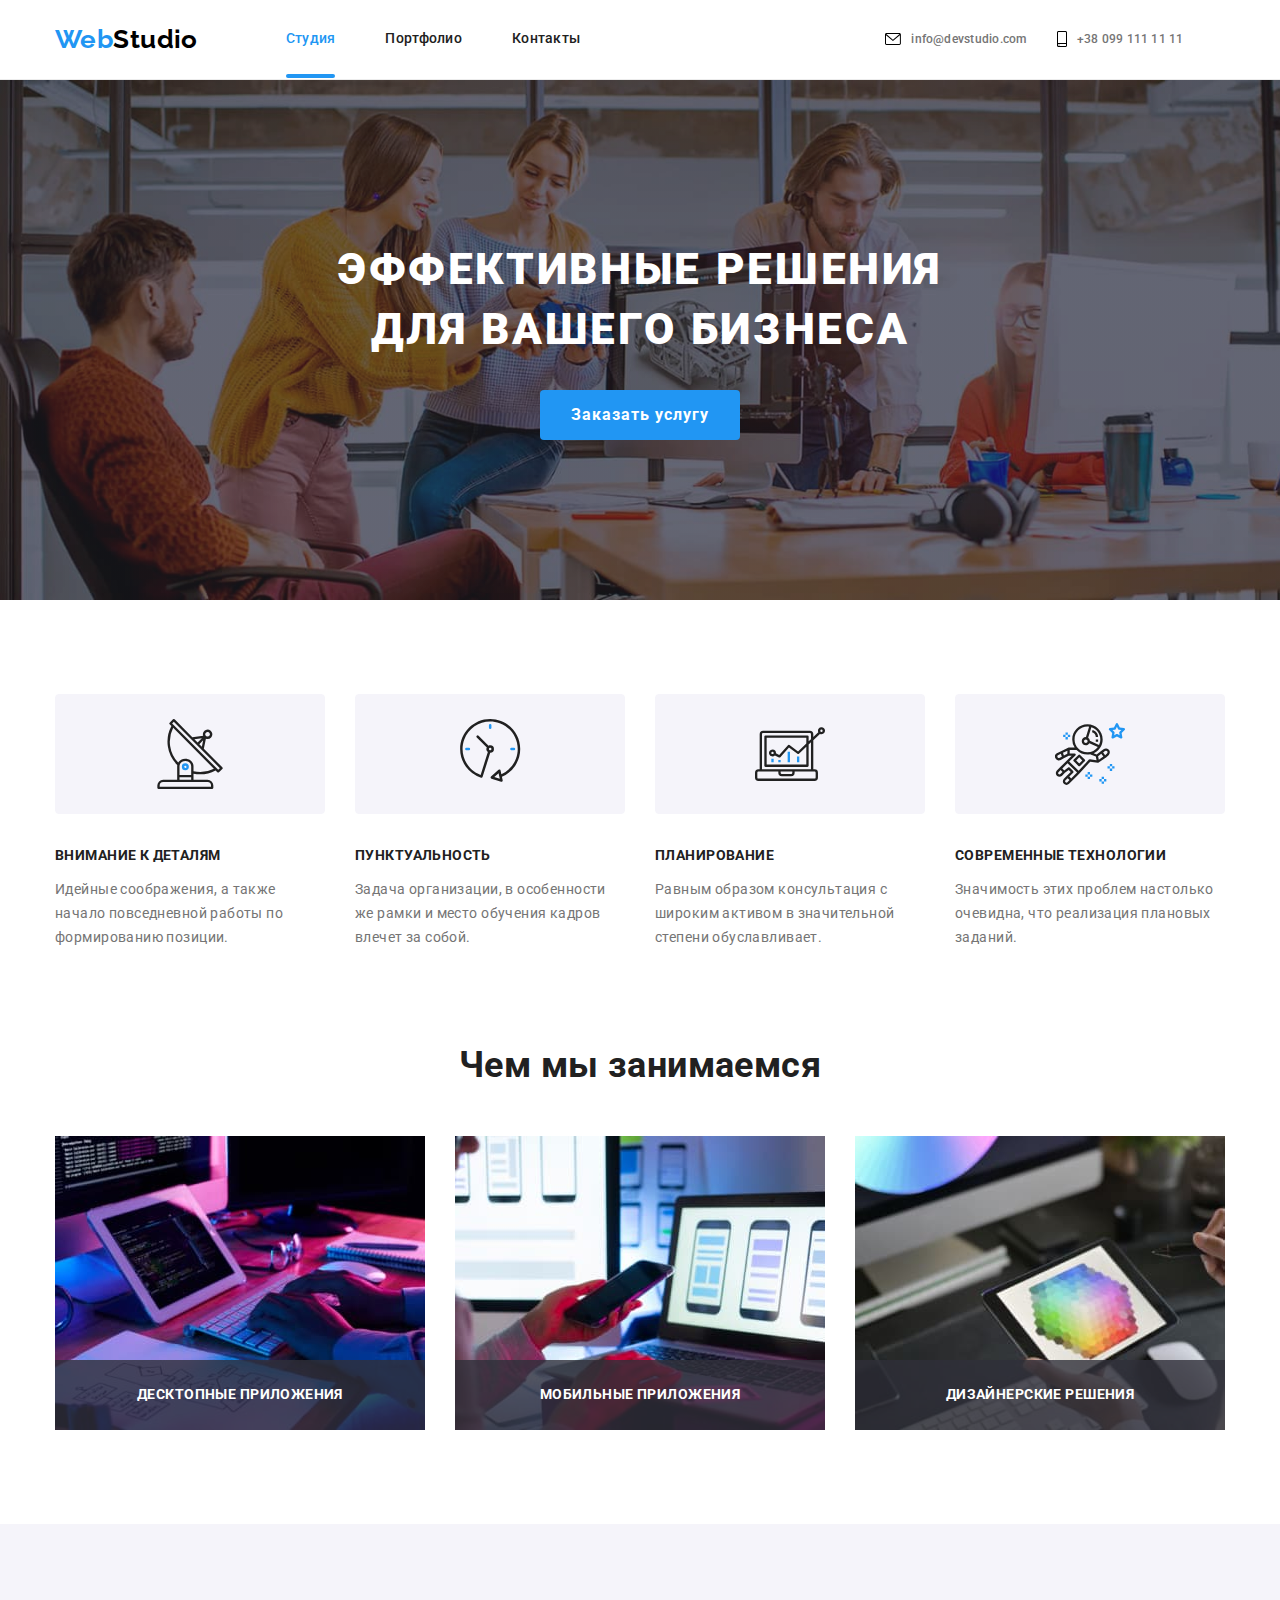
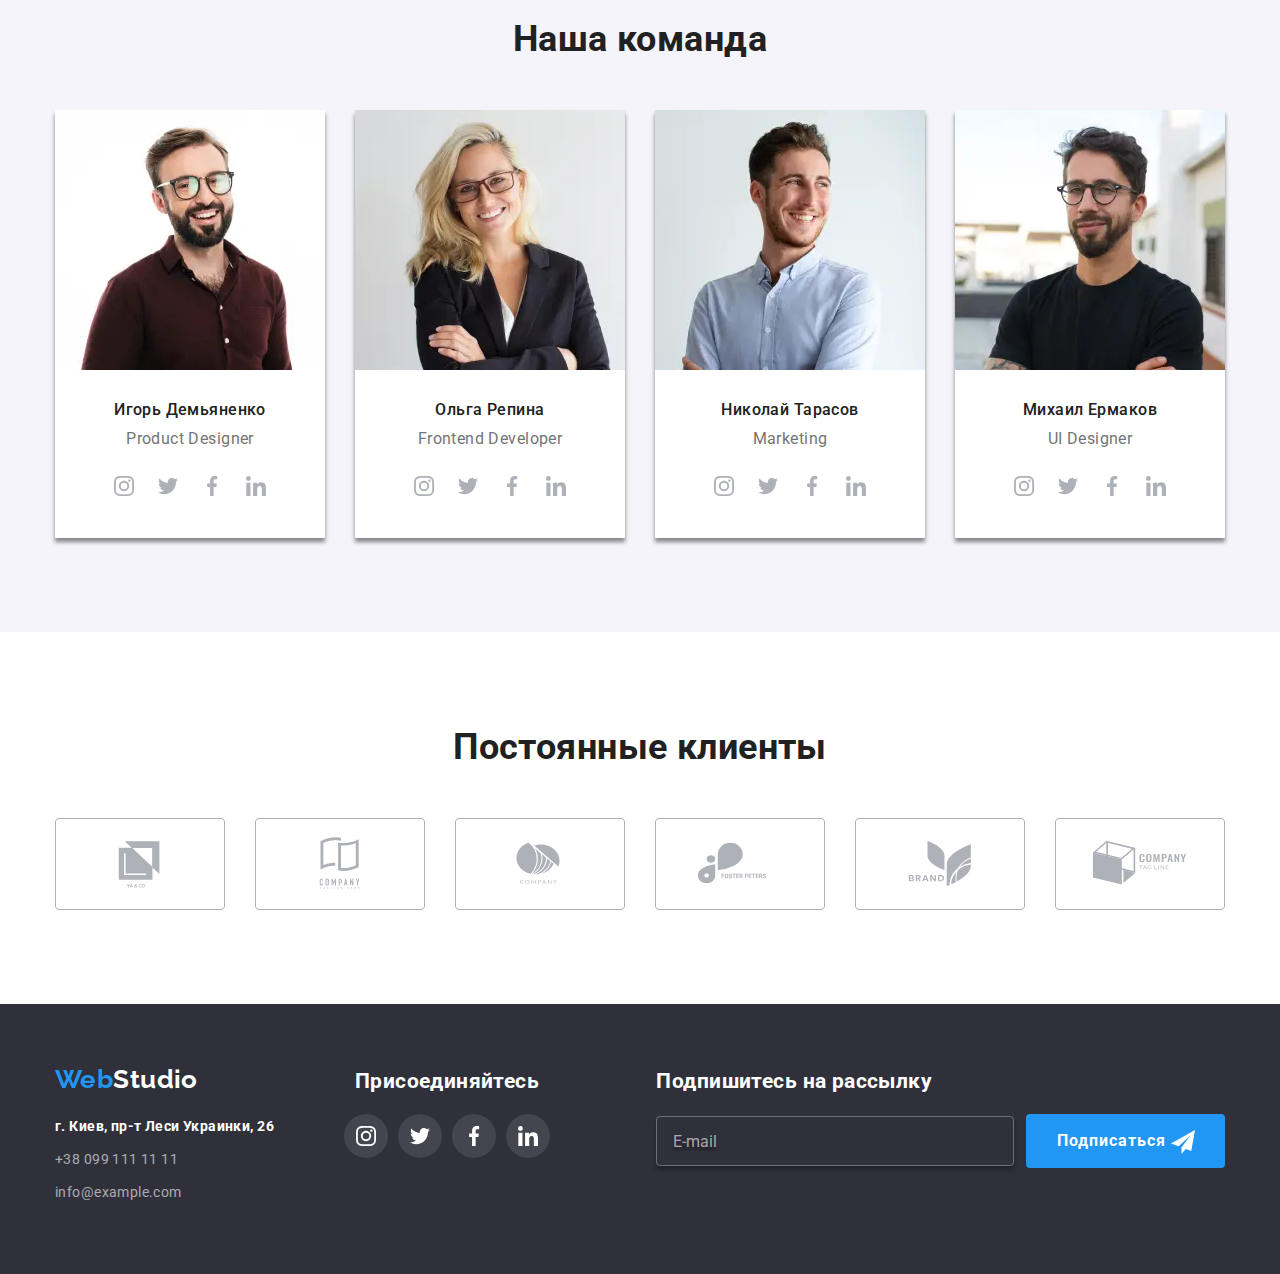
==== commit 9b1aa4a0: "Откорректировала Дз-08" ====
--- a/index.html
+++ b/index.html
@@ -78,11 +78,67 @@
           </ul>
         </div>
         <div class="burger">
-          <button type="button" class="burger-btn">
-            <svg class="burger-icon" width="24" height="16">
-              <use href="../images/sprite/menu.svg#icon-menu_40px-1"></use>
+          <button type="button" class="burger-btn" data-menu-open>
+            <svg class="burger-icon" width="40" height="40">
+              <use href="./images/sprite/menu.svg#icon-menu_40px-1"></use>
             </svg>
           </button>
+        </div>
+      </div>
+      <div class="mobile-menu" data-menu>
+        <div class="container-mobile">
+          <button
+            type="button"
+            class="close-btn mobile-menu__close-btn"
+            data-menu-close
+          >
+            <svg class="close-btn__icon" width="40" height="40">
+              <use
+                href="./images/sprite/symbol-defs.svg#icon-close-black-18dp-2-1"
+              ></use>
+            </svg>
+          </button>
+          <ul class="nav-list link-ul">
+            <li class="nav-list__item">
+              <a class="nav-list__link current link-a-href" href="./index.html">
+                Студия</a
+              >
+            </li>
+            <li class="nav-list__item">
+              <a
+                class="nav-list__link current link-a-href"
+                href="./portfolio.html"
+              >
+                Портфолио</a
+              >
+            </li>
+            <li class="nav-list__item">
+              <a class="nav-list__link current link-a-href" href="">
+                Контакты</a
+              >
+            </li>
+          </ul>
+          <ul class="link-ul section-phone">
+            <li class="phone">
+              <a class="link-a-href phone__link" href="href=tel:+380991111111">
+                +38 096 111 11 11</a
+              >
+            </li>
+            <li class="mail">
+              <a
+                class="link-a-href mail__link"
+                href="mailto:info@devstudio.com"
+              >
+                info@devstudio.com</a
+              >
+            </li>
+          </ul>
+          <ul class="link-ul section-social">
+            <li class="social-item">Instagram</li>
+            <li class="social-item">Twitter</li>
+            <li class="social-item">Facebook</li>
+            <li class="social-item">LinkedIn</li>
+          </ul>
         </div>
       </div>
     </header>
@@ -672,10 +728,10 @@
       </section>
 
       <!-- Наши партнеры -->
-      <section class="partner section">
+      <section class="partner section section-partner">
         <div class="container">
           <h2 class="partner__title">Постоянные клиенты</h2>
-          <ul class="partner link-ul">
+          <ul class="partner-ul link-ul">
             <li class="partner__item">
               <a href="./" class="partner__link">
                 <svg class="partner__icon" width="106" height="60">
@@ -922,6 +978,7 @@
         </form>
       </div>
     </div>
+    <script src="./js/menu.js"></script>
     <script src="./js/modal.js"></script>
   </body>
 </html>
--- a/css/main.min.css
+++ b/css/main.min.css
@@ -1,5 +1,5 @@
 :root{--accent-color: #2196f3;--primary-text-color: #757575;--section-text-color: #212121;--primary-white-color: #ffffff;--primary-black-color: #000000;--primary-heder-footer-color: #2f303a;--button-second-color: #188ce8;--button-galery-box: #f5f4fa;--border-color: #ececec;--border-second-color: #afb1b8;--shadow-btn: 0px 4px 4px rgba(0, 0, 0, 0.15), 0px 4px 4px rgba(0, 0, 0, 0.15);--primary-shadow: 0px 3px 1px rgba(0, 0, 0, 0.1),
     0px 1px 2px rgba(0, 0, 0, 0.08), 0px 2px 2px rgba(0, 0, 0, 0.12);--second-shadow: 0px 1px 1px rgba(0, 0, 0, 0.12),
     0px 4px 4px rgba(0, 0, 0, 0.06), 1px 4px 6px rgba(0, 0, 0, 0.16);--third-shadow: 0px 4px 4px rgba(0, 0, 0, 0.25),
-    0px 4px 4px rgba(0, 0, 0, 0.25);--main-font: 'Roboto', sans-serif;--secondary-font: 'Raleway', sans-serif}.visually-hidden{position:absolute !important;clip:rect(1px 1px 1px 1px);clip:rect(1px 1px 1px 1px);padding:0 !important;border:0 !important;height:1px !important;width:1px !important;overflow:hidden}body{font-size:14px;font-weight:400;line-height:1.14;color:var(--primary-text-color);font-family:var(--main-font),sans-serif;letter-spacing:0.03em}h1,h2,h3,h4,h5,h6,p{margin-top:0;margin-bottom:0}ul,ol{margin-top:0;margin-bottom:0;padding-left:0}img{display:block}.link-ul{list-style:none}.link-a-href{text-decoration:none}.button,.button-galery{cursor:pointer}.section{padding-top:60px}@media screen and (min-width: 1200px){.section{padding-top:94px}}.container{padding-left:15px;padding-right:15px}@media screen and (min-width: 480px){.container{width:480px;margin:0 auto}}@media screen and (min-width: 768px){.container{width:768px}}@media screen and (min-width: 1200px){.container{width:1200px}}.logo{font-size:24px;font-weight:700;line-height:1.17;font-family:var(--secondary-font);text-decoration:none;transition:color 250ms cubic-bezier(0.4, 0, 0.2, 1)}.logo:hover,.logo:focus{color:var(--accent-color)}.logo-header{color:var(--primary-black-color);margin-right:93px}@media screen and (min-width: 768px){.logo-header{margin-right:88px}}.logo-footer{color:var(--primary-white-color);display:block;margin-bottom:20px}.logo__icon{color:var(--accent-color)}@media screen and (min-width: 1200px){.logo{font-size:26px;font-weight:700;line-height:1.19}}.section-text{line-height:1.71}.section-title{font-size:28px;font-weight:700;line-height:1.19;color:var(--section-text-color);text-align:center}@media screen and (min-width: 768px){.section-title{font-size:28px;font-weight:700;line-height:1.19}}@media screen and (min-width: 1200px){.section-title{font-size:36px;font-weight:700;line-height:1.17}}.modal{position:absolute;left:50%;top:50%;width:528px;height:581px;background:var(--primary-white-color);transform:translate(-50%, -50%);animation-name:changeModalBtn;animation-duration:250ms}.modal-btn{position:absolute;top:8px;right:8px;border-radius:50%;border:1px solid rgba(0,0,0,0.1);width:30px;height:30px;background-color:transparent;cursor:pointer;padding:0;display:flex;align-items:center;justify-content:center;transition:fill 250ms cubic-bezier(0.4, 0, 0.2, 1)}.modal-btn:hover,.modal-btn:focus{fill:var(--accent-color)}.backdrop{position:fixed;top:0;left:0;width:100vw;height:100vh;background-color:rgba(0,0,0,0.2);transition:opacity 250ms linear, visibility 250ms linear}.is-hidden{opacity:0;visibility:hidden;pointer-events:none}@keyframes changeModalBtn{25%{transform:scale(25%);transform:opacity(25%)}50%{transform:scale(50%);transform:opacity(50%)}75%{transform:scale(75%);transform:opacity(75%)}100%{transform:scale(100%);transform:opacity(100%)}}.modal-form{padding-top:40px;padding-bottom:40px;padding-left:41px;padding-right:39px;display:flex;flex-direction:column}.modal-text{font-size:20px;font-weight:700;line-height:1.15;text-align:center;color:var(--section-text-color);margin-bottom:10px}.form-input{width:100%;height:40px;border:1px solid rgba(33,33,33,0.2);border-radius:4px;padding-left:42px;transition:border-color 250ms cubic-bezier(0.4, 0, 0.2, 1)}.form-input:focus{border-color:var(--accent-color);outline:none}.modal-icon-form{color:var(--section-text-color);position:absolute;display:block;top:50%;left:12px;transform:translateY(-50%);transition:fill 250ms cubic-bezier(0.4, 0, 0.2, 1)}.form-input:focus+.modal-icon-form{fill:var(--accent-color)}.form-label{font-size:12px;font-weight:400;line-height:1.17;letter-spacing:0.03em;margin-bottom:10px}.form-label .form-message{transition:border-color 250ms cubic-bezier(0.4, 0, 0.2, 1)}.modal-relative{position:relative;display:block;margin-top:4px}.form-message{width:100%;height:120px;margin-top:4px;border:1px solid rgba(33,33,33,0.2);border-radius:4px;padding-top:12px;padding-left:16px;resize:none}.form-message:focus{border-color:var(--accent-color);outline:none}.form-message::placeholder{letter-spacing:0.01em;color:rgba(117,117,117,0.5)}.checkbox-label{line-height:1.71;display:flex;align-items:center;margin-bottom:30px}.checkbox-label::before{content:' ';display:block;width:16px;height:15px;border:1px solid var(--section-text-color);margin-right:7px}.form-checkbox:checked+.checkbox-label::before{background-image:url("../images/sprite/icon-check.svg");background-color:var(--accent-color);border:none;background-repeat:no-repeat;background-position:50% 50%;background-origin:padding-box}.form-checkbox:focus+.checkbox-label::before{border-color:var(--button-second-color);width:16px;height:15px}.checkbox-link{color:var(--accent-color)}.btn-send{font-size:16px;font-weight:700;line-height:1.88;font-family:inherit;letter-spacing:0.06em;background-color:var(--accent-color);color:var(--primary-white-color);cursor:pointer;width:200px;box-shadow:var(--shadow-btn);border-radius:4px;border:none;padding-top:10px;padding-bottom:10px;margin:0 auto;transition:background-color 250ms cubic-bezier(0.4, 0, 0.2, 1)}.btn-send:hover,.btn-send:focus{background-color:var(--button-second-color)}.team__link{display:flex;align-items:center;justify-content:center;width:44px;height:44px;border-radius:50%;fill:#afb1b8;transition:background-color 250ms cubic-bezier(0.4, 0, 0.2, 1),fill 250ms cubic-bezier(0.4, 0, 0.2, 1)}.team__link:hover,.team__link:focus{background-color:var(--accent-color);fill:var(--primary-white-color)}.team__icon{color:var(--border-second-color)}.team__icon:hover,.team__icon:focus{fill:var(--primary-white-color);color:var(--primary-white-color);transition:fill;transition-duration:250ms;transition-timing-function:cubic-bezier(0.4, 0, 0.2, 1);transition-delay:0}.join-link{display:flex;align-items:center;justify-content:center;width:44px;height:44px;border-radius:50%;fill:var(--primary-white-color);transition:background-color 250ms cubic-bezier(0.4, 0, 0.2, 1),fill 250ms cubic-bezier(0.4, 0, 0.2, 1)}.join-link:hover,.join-link:focus{background-color:var(--accent-color);fill:var(--primary-white-color)}.join-icon{color:var(--primary-white-color)}.join-title{width:44px;height:44px;border-radius:50%;background:rgba(255,255,255,0.1)}.join-title:not(:last-child){margin-right:10px}.header{padding-top:16px;padding-bottom:16px;border-bottom:1px solid var(--border-color)}.menu{display:none}.contact{display:none}.header-container{align-items:center}.burger-btn{border:none;background-color:transparent;padding:0;margin:0 auto}.burger-btn:focus,.burger-btn:hover{fill:var(--accent-color)}.header-container{display:flex;justify-content:space-between}@media screen and (min-width: 768px){.header{padding-top:26px;padding-bottom:21px}.burger{display:none}.container-general,.header-container,.navigation,.menu-tablet{display:flex;align-items:center}.section-list{margin-left:84px;flex-direction:column}.contact__item:not(:last-child){margin-bottom:10px;margin-right:0}.contact__icon{margin-right:8px;color:var(--primary-text-color)}.menu,.menu__link{color:var(--section-text-color);font-weight:500;letter-spacing:0.02em;text-decoration:none;transition:color 250ms cubic-bezier(0.4, 0, 0.2, 1)}.menu .current,.menu__link .current{color:var(--accent-color);transition:color 250ms cubic-bezier(0.4, 0, 0.2, 1)}.menu:hover,.menu:focus,.menu__link:hover,.menu__link:focus{color:var(--accent-color)}.menu__item:not(:last-child){margin-right:50px}.section-after{position:relative}.current::after{content:' ';display:block;background-color:var(--accent-color);width:100%;height:4px;border-radius:2px;margin-top:28px;position:absolute;bottom:-34px}.contact__mail-link{color:var(--primary-text-color);font-weight:500;font-size:12px;line-height:1.17;letter-spacing:0.02em;display:flex;align-items:center;transition:color 250ms cubic-bezier(0.4, 0, 0.2, 1),fill 250ms cubic-bezier(0.4, 0, 0.2, 1)}.contact__mail-link:hover,.contact__mail-link:focus{color:var(--accent-color);fill:var(--accent-color)}.contact__phone-link{color:var(--primary-text-color);font-weight:500;font-size:12px;line-height:1.17;letter-spacing:0.02em;display:flex;align-items:center;transition:color 250ms cubic-bezier(0.4, 0, 0.2, 1),fill 250ms cubic-bezier(0.4, 0, 0.2, 1)}.contact__phone-link:hover,.contact__phone-link:focus{color:var(--accent-color);fill:var(--accent-color)}}@media screen and (min-width: 1200px){.header{padding-top:24px;padding-bottom:24px}.section-list{flex-direction:row;margin-left:305px}.contact__item:not(:last-child){margin-right:30px;margin-bottom:0}.current::after{bottom:-32px}.contact__icon{margin-right:10px}.menu__icon{color:#000000}.menu-button{display:inline-flex;margin:0;padding:0;border:0;background-color:transparent}.menu-button .menu__icon{display:none}}.hero{text-align:center;padding-top:160px;padding-bottom:160px;background-color:var(--primary-heder-footer-color);flex-grow:1;background-image:linear-gradient(rgba(47,48,58,0.4), rgba(47,48,58,0.4));background-image:url("../images/mobile/bg-main.jpg");background-size:cover;max-width:100%}.hero__title{font-size:26px;font-weight:900;line-height:1.62;color:var(--primary-white-color);text-transform:uppercase;letter-spacing:0.06em;max-width:360px;margin-bottom:30px;margin-left:auto;margin-right:auto}.button{font-size:16px;font-weight:700;line-height:1.9;color:var(--primary-white-color);background-color:var(--accent-color);font-family:inherit;letter-spacing:0.06em;text-decoration:none;cursor:pointer;width:200px;border-radius:4px;border:none;padding-top:10px;padding-bottom:10px;transition:color 250ms cubic-bezier(0.4, 0, 0.2, 1),background-color 250ms cubic-bezier(0.4, 0, 0.2, 1)}.button:hover,.button:focus{color:var(--primary-white-color);background-color:var(--button-second-color)}@media (min-device-pixel-ratio: 2) and (min-width: 280px), (min-resolution: 192dpi) and (min-width: 280px), (min-resolution: 2dppx) and (min-width: 280px){.hero{background-image:url("../images/mobile/bg-main@2x.jpg")}}@media screen and (min-width: 768px){.hero{background-image:url("../images/tablet/bg-main.jpg")}}@media (min-device-pixel-ratio: 2) and (min-width: 768px), (min-resolution: 192dpi) and (min-width: 768px), (min-resolution: 2dppx) and (min-width: 768px){.hero{background-image:url("../images/tablet/bg-main@2x.jpg")}}@media screen and (min-width: 1200px){.hero{background-image:url("../images/hero-img/img-hero.jpg")}.hero__title{font-size:44px;font-weight:900;line-height:1.36;max-width:696px}}@media (min-device-pixel-ratio: 2) and (min-width: 1200px), (min-resolution: 192dpi) and (min-width: 1200px), (min-resolution: 2dppx) and (min-width: 1200px){.hero{background-image:url("../images/hero-img/img-hero@2x.jpg")}}.about__text{font-size:14px;font-weight:700;line-height:1.14;color:var(--section-text-color);text-transform:uppercase;margin-bottom:10px}.about__info{font-size:14px;font-weight:400;line-height:1.71;letter-spacing:0.03em;margin-bottom:30px}.headline-div{display:flex;align-items:center;justify-content:center;height:120px;background-color:var(--button-galery-box);border:1px solid var(--button-galery-box);border-radius:4px;margin-bottom:30px}@media screen and (max-width: 767px){.about__text{text-align:center}}@media screen and (min-width: 768px){.section-item{display:flex;flex-wrap:wrap;justify-content:space-around}.about__item{flex-basis:33.33%}.headline-div{width:354px}}@media screen and (min-width: 1200px){.about__text{font-size:14px;font-weight:700;line-height:1.71}.section-item{flex-wrap:nowrap;align-items:center}.headline-div{width:270px}.about{margin-top:-30px;margin-left:-30px}.about__item{margin-top:30px;margin-left:30px}}.wort-item{margin-bottom:50px}.section-padding{padding-bottom:94px}@media screen and (max-width: 1170px){.section-padding{display:none;padding-bottom:60px}}.work-space{flex-wrap:wrap;justify-content:space-between}.work-space__item+.work-space__item{margin-left:30px}.container__work-space{position:relative}.work-space__overlay{font-weight:700;text-transform:uppercase;color:var(--primary-white-color);text-align:center;width:370px;height:70px;padding-top:27px;padding-bottom:27px;background-color:rgba(47,48,58,0.8);position:absolute;right:0;bottom:0}.section-title-name{font-size:16px;font-weight:500;line-height:1.19;color:var(--section-text-color);text-align:center;margin-bottom:10px}.section-text-name{font-size:16px;font-weight:400;line-height:1.19;text-align:center;margin-bottom:16px}.team__text{margin-bottom:30px}.section-team{box-shadow:var(--third-shadow);background-color:var(--primary-white-color);margin-bottom:30px}.comand-fon{background-color:var(--button-galery-box);padding-bottom:60px}.team-icon{display:block;max-width:100%;height:auto}.team{display:flex;justify-content:center}.team-box{padding-top:30px;padding-bottom:24px;padding-left:122px;padding-right:122px}.team-link{margin-left:22px}@media screen and (min-width: 768px){.team-picture{width:354px;height:374px}.section-item{display:flex}.section-team{flex-wrap:wrap;margin-top:30px;margin-left:30px}.section-ul-team{margin-top:-30px;margin-left:-30px}.team-box{padding-left:74px;padding-right:74px}}@media screen and (min-width: 1200px){.team-picture{width:270px;height:260px}.team__text{margin-bottom:50px}.team-box{padding-top:30px;padding-bottom:30px;padding-left:32px;padding-right:32px}.comand-fon{margin-bottom:0;padding-bottom:94px}}@media screen and (min-width: 1200px) and (max-width: 1170px){.comand-fon{padding-bottom:60px}}.partner__title{font-size:36px;font-weight:700;line-height:1.17;color:var(--section-text-color);text-align:center;margin-bottom:30px}.partner{margin-bottom:0;padding-bottom:60px;display:flex;flex-wrap:wrap;justify-content:space-around}.partner__item{margin-bottom:30px;flex-basis:calc((100% - 60px) / 2)}.partner__link{fill:var(--border-second-color);border:1px solid var(--border-second-color);border-radius:4px;width:100%;height:92px;display:flex;justify-content:space-around;align-items:center;transition:border-color 250ms cubic-bezier(0.4, 0, 0.2, 1),box-shadow 250ms cubic-bezier(0.4, 0, 0.2, 1),fill 250ms cubic-bezier(0.4, 0, 0.2, 1)}.partner__link:hover,.partner__link:focus{border-color:var(--accent-color);box-shadow:var(--third-shadow);fill:var(--accent-color)}.partner__icon{color:var(--border-second-color)}@media screen and (min-width: 768px){.partner__item{margin-bottom:30px;flex-basis:calc((100% - 90px) / 3)}}@media screen and (min-width: 1200px){.partner{margin-bottom:0;padding-bottom:94px;display:flex;justify-content:space-between;margin-left:-30px}.partner__title{font-size:36px;font-weight:700;line-height:1.17;color:var(--section-text-color);text-align:center;margin-bottom:50px}.partner__item{margin-left:30px;flex-basis:calc((100% - 180px) / 6)}.partner__link{width:170px;justify-content:center}.partner__icon{color:var(--border-second-color)}}.footer{background-color:var(--primary-heder-footer-color);margin-left:auto;margin-right:auto;padding-top:60px;padding-bottom:60px}.footer-address{color:var(--primary-white-color);transition:color 250ms cubic-bezier(0.4, 0, 0.2, 1);font-style:normal;text-decoration:none}.footer-address:hover,.footer-address:focus{color:var(--accent-color);text-decoration:none}.footer-phone,.footer-mail{color:rgba(255,255,255,0.6);transition:color 250ms cubic-bezier(0.4, 0, 0.2, 1);font-style:normal;text-decoration:none}.footer-phone:hover,.footer-phone:focus,.footer-phone:hover,.footer-phone:focus,.footer-mail:hover,.footer-mail:focus,.footer-mail:hover,.footer-mail:focus{color:var(--accent-color);text-decoration:none}.footer-text{font-weight:700;color:var(--primary-white-color)}.text-join{margin-bottom:20px}.section-footer{margin-bottom:8px;line-height:1.71}.join-ul{display:flex}.box-one{text-align:center;margin-bottom:0px;padding-bottom:60px}.container-email{text-align:center}.container-join{display:flex;flex-direction:column;align-items:center;padding-bottom:60px}.mail-user{font-size:16px;font-weight:400;line-height:1.25;color:var(--primary-white-color);height:50px;width:100%;border:1px solid rgba(255,255,255,0.3);background-color:transparent;box-shadow:var(--shadow-btn);border-radius:4px}.user-email input{margin-bottom:20px;padding-left:16px;padding-right:auto;padding-top:15px;padding-bottom:15px}.user-email input::placeholder{color:rgba(255,255,255,0.6);text-shadow:0px 4px 4px rgba(0,0,0,0.25),0px 4px 4px rgba(0,0,0,0.25)}.click{font-size:16px;font-weight:700;line-height:1.87;padding-top:10px;padding-bottom:10px;padding-right:28px;padding-left:29px;letter-spacing:0.06em;cursor:pointer;color:var(--primary-white-color);background-color:var(--accent-color);border-color:transparent;border-radius:4px;font-family:inherit;transition:box-shadow 250ms cubic-bezier(0.4, 0, 0.2, 1),color 250ms cubic-bezier(0.4, 0, 0.2, 1)}.click:hover,.click:focus{box-shadow:var(--shadow-btn)}.mail-pic{fill:var(--primary-white-color);vertical-align:middle}@media screen and (min-width: 768px){.container-join{margin-right:89px}.container-tablet{display:flex;align-items:baseline;justify-content:space-between}.box-one{text-align:left;margin-bottom:0px;margin-left:76px}.user-email{display:flex;flex-direction:column;align-items:center}}@media screen and (min-width: 1200px){.section-footer{margin-bottom:9px;text-align:left}.logo-footer,.footer-text{text-align:left}.box{display:flex;align-items:baseline}.box-one{margin-right:70px;margin-left:0}.container-email{margin:0 auto}.container-join{margin-right:93px}.user-email{flex-direction:row}.user-email input{margin:0;padding-left:16px;padding-right:auto;padding-top:15px;padding-bottom:15px}.user-email input::placeholder{color:rgba(255,255,255,0.6);text-shadow:0px 4px 4px rgba(0,0,0,0.25),0px 4px 4px rgba(0,0,0,0.25)}.mail-user{width:358px}.click{margin-left:12px}}.section-photo-item{padding-top:60px;padding-bottom:60px}.section-ul-portfolio{display:flex;flex-wrap:wrap;justify-content:flex-start;margin-bottom:40px}.section-li-btn:not(:last-child){margin-right:8px;margin-bottom:15px}.section-li-galery{margin-bottom:30px}.gallery-icon{display:block;max-width:100%;height:auto}.galery-box{padding-left:24px;padding-right:24px;padding-top:20px;padding-bottom:20px;border:1px solid var(--border-color);border-top:none}.galery-link{display:block;transition:box-shadow 250ms cubic-bezier(0.4, 0, 0.2, 1)}.galery-link:hover,.galery-link:focus{box-shadow:var(--second-shadow)}.galery-link:hover .overlay,.galery-link:focus .overlay{transform:translateY(0%)}.galery-img-overlay{position:relative;overflow:hidden}.overlay{font-size:18px;font-weight:400;line-height:1.56;background-color:rgba(33,150,243,0.9);color:var(--primary-white-color);padding-top:63px;padding-bottom:63px;padding-left:24px;padding-right:24px;position:absolute;top:0;left:0;height:100%;width:100%;overflow:hidden;transform:translateY(101%);transition:transform 250ms linear}.section-title-galery{font-size:18px;font-weight:700;line-height:2;color:var(--section-text-color);letter-spacing:0.06em;padding-bottom:4px}.section-text-galery{font-size:16px;font-weight:400;line-height:1.88;background-color:var(--primary-white-color);color:var(--primary-text-color)}@media screen and (min-width: 768px){.section-ul-portfolio{justify-content:center;margin-bottom:50px}.section-ul-galery{display:flex;flex-wrap:wrap;margin-top:-30px;margin-left:-30px}.section-li-galery{flex-wrap:wrap;margin-top:30px;margin-left:30px}.galery-box-test{padding-left:12px}}@media screen and (min-width: 1200px){.overlay{overflow:auto}.section-ul-galery{display:flex;flex-wrap:wrap;margin-top:-30px;margin-left:-30px}}.button-galery{font-size:16px;font-weight:500;line-height:1.63;color:var(--section-text-color);background-color:var(--button-galery-box);font-family:inherit;text-align:center;border-color:transparent;border-radius:4px;padding:6px 22px;transition:color 250ms cubic-bezier(0.4, 0, 0.2, 1),box-shadow 250ms cubic-bezier(0.4, 0, 0.2, 1),background-color 250ms cubic-bezier(0.4, 0, 0.2, 1)}.button-galery:hover,.button-galery:focus{color:var(--primary-white-color);background-color:var(--button-second-color);box-shadow:var(--primary-shadow)}
+    0px 4px 4px rgba(0, 0, 0, 0.25);--border-right: rgba(33, 33, 33, 0.2), rgba(33, 33, 33, 0.2);--main-font: 'Roboto', sans-serif;--secondary-font: 'Raleway', sans-serif}.visually-hidden{position:absolute !important;clip:rect(1px 1px 1px 1px);clip:rect(1px 1px 1px 1px);padding:0 !important;border:0 !important;height:1px !important;width:1px !important;overflow:hidden}body{font-size:14px;font-weight:400;line-height:1.14;color:var(--primary-text-color);font-family:var(--main-font),sans-serif;letter-spacing:0.03em}h1,h2,h3,h4,h5,h6,p{margin-top:0;margin-bottom:0}ul,ol{margin-top:0;margin-bottom:0;padding-left:0}img{display:block}.link-ul{list-style:none}.link-a-href{text-decoration:none}.button,.button-galery{cursor:pointer}.section{padding-top:60px}@media screen and (min-width: 1200px){.section{padding-top:94px}}.container{padding-left:15px;padding-right:15px}@media screen and (min-width: 480px){.container{width:480px;margin:0 auto}}@media screen and (min-width: 768px){.container{width:768px}}@media screen and (min-width: 1200px){.container{width:1200px}}.logo{font-size:24px;font-weight:700;line-height:1.17;font-family:var(--secondary-font);text-decoration:none;transition:color 250ms cubic-bezier(0.4, 0, 0.2, 1)}.logo:hover,.logo:focus{color:var(--accent-color)}.logo-header{color:var(--primary-black-color);margin-right:93px}@media screen and (min-width: 768px){.logo-header{margin-right:88px}}.logo-footer{color:var(--primary-white-color);display:block;margin-bottom:20px}.logo__icon{color:var(--accent-color)}@media screen and (min-width: 1200px){.logo{font-size:26px;font-weight:700;line-height:1.19}}.section-text{line-height:1.71}.section-title{font-size:28px;font-weight:700;line-height:1.19;color:var(--section-text-color);text-align:center}@media screen and (min-width: 768px){.section-title{font-size:28px;font-weight:700;line-height:1.19}}@media screen and (min-width: 1200px){.section-title{font-size:36px;font-weight:700;line-height:1.17}}.modal{position:absolute;left:50%;top:50%;width:450px;max-height:100%;background:var(--primary-white-color);transform:translate(-50%, -50%);animation-name:changeModalBtn;animation-duration:250ms}.modal-btn{position:absolute;top:8px;right:8px;border-radius:50%;border:1px solid rgba(0,0,0,0.1);width:30px;height:30px;background-color:transparent;cursor:pointer;padding:0;display:flex;align-items:center;justify-content:center;transition:fill 250ms cubic-bezier(0.4, 0, 0.2, 1)}.modal-btn:hover,.modal-btn:focus{fill:var(--accent-color)}@media screen and (orientation: landscape) and (max-width: 800px){.modal{overflow:auto}}@media screen and (min-width: 1200px){.modal{width:528px;height:581px}}.backdrop{position:fixed;top:0;left:0;width:100vw;height:100vh;background-color:rgba(0,0,0,0.2);transition:opacity 250ms linear, visibility 250ms linear}.is-hidden{opacity:0;visibility:hidden;pointer-events:none}@keyframes changeModalBtn{25%{transform:scale(25%);transform:opacity(25%)}50%{transform:scale(50%);transform:opacity(50%)}75%{transform:scale(75%);transform:opacity(75%)}100%{transform:scale(100%);transform:opacity(100%)}}.modal-form{padding-top:40px;padding-bottom:40px;padding-left:41px;padding-right:39px;display:flex;flex-direction:column}.modal-text{font-size:20px;font-weight:700;line-height:1.15;text-align:center;color:var(--section-text-color);margin-bottom:10px}.form-input{width:100%;height:40px;border:1px solid rgba(33,33,33,0.2);border-radius:4px;padding-left:42px;transition:border-color 250ms cubic-bezier(0.4, 0, 0.2, 1)}.form-input:focus{border-color:var(--accent-color);outline:none}.modal-icon-form{color:var(--section-text-color);position:absolute;display:block;top:50%;left:12px;transform:translateY(-50%);transition:fill 250ms cubic-bezier(0.4, 0, 0.2, 1)}.form-input:focus+.modal-icon-form{fill:var(--accent-color)}.form-label{font-size:12px;font-weight:400;line-height:1.17;letter-spacing:0.03em;margin-bottom:10px}.form-label .form-message{transition:border-color 250ms cubic-bezier(0.4, 0, 0.2, 1)}.modal-relative{position:relative;display:block;margin-top:4px}.form-message{width:100%;height:120px;margin-top:4px;border:1px solid rgba(33,33,33,0.2);border-radius:4px;padding-top:12px;padding-left:16px;resize:none}.form-message:focus{border-color:var(--accent-color);outline:none}.form-message::placeholder{letter-spacing:0.01em;color:rgba(117,117,117,0.5)}.checkbox-label{line-height:1.17;margin-bottom:30px;font-size:12px}.checkbox-label::before{content:' ';display:inline-block;width:16px;height:15px;border:1px solid var(--section-text-color);margin-right:3px}.form-checkbox:checked+.checkbox-label::before{background-image:url("../images/sprite/icon-check.svg");background-color:var(--accent-color);border:none;background-repeat:no-repeat;background-position:50% 50%;background-origin:padding-box}.form-checkbox:focus+.checkbox-label::before{border-color:var(--button-second-color);width:16px;height:15px}.checkbox-link{color:var(--accent-color)}.btn-send{font-size:16px;font-weight:700;line-height:1.88;font-family:inherit;letter-spacing:0.06em;background-color:var(--accent-color);color:var(--primary-white-color);cursor:pointer;width:200px;box-shadow:var(--shadow-btn);border-radius:4px;border:none;padding-top:10px;padding-bottom:10px;margin:0 auto;transition:background-color 250ms cubic-bezier(0.4, 0, 0.2, 1)}.btn-send:hover,.btn-send:focus{background-color:var(--button-second-color)}@media screen and (min-width: 768px){.checkbox-label{font-size:12px}.checkbox-label::before{margin-right:3px}.checkbox-link{font-size:12px}}@media screen and (min-width: 1200px){.checkbox-label{font-size:14px;line-height:1.71;display:flex;align-items:center}.checkbox-label::before{display:block;margin-right:7px}.checkbox-label .checkbox-link{font-size:14px}}.team__link{display:flex;align-items:center;justify-content:center;width:44px;height:44px;border-radius:50%;fill:#afb1b8;transition:background-color 250ms cubic-bezier(0.4, 0, 0.2, 1),fill 250ms cubic-bezier(0.4, 0, 0.2, 1)}.team__link:hover,.team__link:focus{background-color:var(--accent-color);fill:var(--primary-white-color)}.team__icon{color:var(--border-second-color)}.team__icon:hover,.team__icon:focus{fill:var(--primary-white-color);color:var(--primary-white-color);transition:fill;transition-duration:250ms;transition-timing-function:cubic-bezier(0.4, 0, 0.2, 1);transition-delay:0}.join-link{display:flex;align-items:center;justify-content:center;width:44px;height:44px;border-radius:50%;fill:var(--primary-white-color);transition:background-color 250ms cubic-bezier(0.4, 0, 0.2, 1),fill 250ms cubic-bezier(0.4, 0, 0.2, 1)}.join-link:hover,.join-link:focus{background-color:var(--accent-color);fill:var(--primary-white-color)}.join-icon{color:var(--primary-white-color)}.join-title{width:44px;height:44px;border-radius:50%;background:rgba(255,255,255,0.1)}.join-title:not(:last-child){margin-right:10px}.header{padding-top:16px;padding-bottom:16px;border-bottom:1px solid var(--border-color)}.menu{display:none}.contact{display:none}.header-container{display:flex;justify-content:space-between;align-items:center}.burger{padding:0;margin:0;line-height:0}.burger-btn{border:none;line-height:0;background-color:transparent;padding:0;color:var(--border-color);transition:fill 250ms linear}.burger-btn:focus,.burger-btn:hover{fill:var(--accent-color)}.container-mobile{position:relative;width:100%}.mobile-menu{position:fixed;left:0;top:0;z-index:101;width:100vw;height:100vh;background-color:var(--primary-white-color);overflow-y:auto;opacity:0;visibility:hidden;pointer-events:none;transition:opacity 250ms linear, visibility 250ms linear}.mobile-menu.is-open{opacity:1;visibility:visible;pointer-events:auto}.close-btn{border:none;line-height:0;background-color:transparent;padding:0;color:var(--border-color)}.mobile-menu__close-btn{position:absolute;right:15px;top:10px;align-items:center;transition:fill 250ms linear}.mobile-menu__close-btn:focus,.mobile-menu__close-btn:hover{fill:var(--accent-color)}.close-btn__icon{width:40px;height:40px}.container-mobile{padding:48px 40px;display:flex;flex-direction:column;height:100%}.nav-list__item:not(:last-child){margin-bottom:32px}.nav-list__link{font-weight:500;font-size:40px;line-height:1.18;letter-spacing:0.02em;color:var(--section-text-color);transition:color 250ms linear}.nav-list__link:hover,.nav-list__link:focus{color:var(--accent-color)}.phone:not(:last-child){margin-bottom:32px}.section-phone{margin-top:20px;display:flex;flex-direction:column;margin-top:auto}.phone__link{font-weight:500;font-size:8vw;line-height:1.18;letter-spacing:0.02em;color:var(--accent-color)}@media screen and (min-width: 480px){.phone__link{font-size:34px}}.mail__link{font-weight:500;font-size:24px;line-height:1.17;letter-spacing:0.02em;color:var(--primary-text-color);margin-bottom:64px;transition:color 250ms linear}.mail__link:hover,.mail__link:focus{color:var(--accent-color)}.section-social{display:flex;flex-wrap:wrap;margin-top:64px}.social-item{font-weight:500;font-size:18px;line-height:1.22;letter-spacing:0.02em;color:var(--accent-color)}.social-item:not(:first-child){padding-left:10px}.social-item:not(:last-child){padding-right:10px;border-right:1px solid rgba(33,33,33,0.2)}@media (orientation: portrait){body{flex-direction:column}}@media screen and (min-width: 768px){.header{padding-top:26px;padding-bottom:21px}.burger{display:none}.container-general,.header-container,.navigation,.menu-tablet{display:flex;align-items:center}.menu-tablet{align-items:flex-start}.section-list{margin-left:84px;flex-direction:column}.contact__item:not(:last-child){margin-bottom:10px;margin-right:0}.contact__icon{margin-right:8px;color:var(--primary-text-color)}.menu,.menu__link{color:var(--section-text-color);font-weight:500;letter-spacing:0.02em;text-decoration:none;transition:color 250ms cubic-bezier(0.4, 0, 0.2, 1)}.menu .current,.menu__link .current{color:var(--accent-color);transition:color 250ms cubic-bezier(0.4, 0, 0.2, 1)}.menu:hover,.menu:focus,.menu__link:hover,.menu__link:focus{color:var(--accent-color)}.menu__item:not(:last-child){margin-right:50px}.section-after{position:relative}.current::after{content:' ';display:block;background-color:var(--accent-color);width:100%;height:4px;border-radius:2px;margin-top:28px;position:absolute;bottom:-34px}.contact__mail-link{color:var(--primary-text-color);font-weight:500;font-size:12px;line-height:1.17;letter-spacing:0.02em;display:flex;align-items:center;transition:color 250ms cubic-bezier(0.4, 0, 0.2, 1),fill 250ms cubic-bezier(0.4, 0, 0.2, 1)}.contact__mail-link:hover,.contact__mail-link:focus{color:var(--accent-color);fill:var(--accent-color)}.contact__phone-link{color:var(--primary-text-color);font-weight:500;font-size:12px;line-height:1.17;letter-spacing:0.02em;display:flex;align-items:center;transition:color 250ms cubic-bezier(0.4, 0, 0.2, 1),fill 250ms cubic-bezier(0.4, 0, 0.2, 1)}.contact__phone-link:hover,.contact__phone-link:focus{color:var(--accent-color);fill:var(--accent-color)}}@media screen and (min-width: 1200px){.header{padding-top:24px;padding-bottom:24px}.section-list{flex-direction:row;margin-left:305px}.contact__item:not(:last-child){margin-right:30px;margin-bottom:0}.current::after{bottom:-32px}.contact__icon{margin-right:10px}.menu__icon{color:#000000}.menu-button{display:inline-flex;margin:0;padding:0;border:0;background-color:transparent}.menu-button .menu__icon{display:none}}.hero{text-align:center;padding-top:160px;padding-bottom:160px;background-color:var(--primary-heder-footer-color);flex-grow:1;background-image:linear-gradient(rgba(47,48,58,0.4), rgba(47,48,58,0.4)),url("../images/mobile/bg-main.jpg");background-size:cover;max-width:100%}.hero__title{font-size:26px;font-weight:900;line-height:1.62;color:var(--primary-white-color);text-transform:uppercase;letter-spacing:0.06em;max-width:360px;margin-bottom:30px;margin-left:auto;margin-right:auto}.button{font-size:16px;font-weight:700;line-height:1.9;color:var(--primary-white-color);background-color:var(--accent-color);font-family:inherit;letter-spacing:0.06em;text-decoration:none;cursor:pointer;width:200px;border-radius:4px;border:none;padding-top:10px;padding-bottom:10px;transition:color 250ms cubic-bezier(0.4, 0, 0.2, 1),background-color 250ms cubic-bezier(0.4, 0, 0.2, 1)}.button:hover,.button:focus{color:var(--primary-white-color);background-color:var(--button-second-color)}@media (min-device-pixel-ratio: 2) and (min-width: 280px), (min-resolution: 192dpi) and (min-width: 280px), (min-resolution: 2dppx) and (min-width: 280px){.hero{background-image:linear-gradient(rgba(47,48,58,0.4), rgba(47,48,58,0.4)),url("../images/mobile/bg-main@2x.jpg")}}@media screen and (min-width: 768px){.hero{background-image:linear-gradient(rgba(47,48,58,0.4), rgba(47,48,58,0.4)),url("../images/tablet/bg-main.jpg")}}@media (min-device-pixel-ratio: 2) and (min-width: 768px), (min-resolution: 192dpi) and (min-width: 768px), (min-resolution: 2dppx) and (min-width: 768px){.hero{background-image:linear-gradient(rgba(47,48,58,0.4), rgba(47,48,58,0.4)),url("../images/tablet/bg-main@2x.jpg")}}@media screen and (min-width: 1200px){.hero{background-image:linear-gradient(rgba(47,48,58,0.4), rgba(47,48,58,0.4)),url("../images/hero-img/img-hero.jpg")}.hero__title{font-size:44px;font-weight:900;line-height:1.36;max-width:696px}}@media (min-device-pixel-ratio: 2) and (min-width: 1200px), (min-resolution: 192dpi) and (min-width: 1200px), (min-resolution: 2dppx) and (min-width: 1200px){.hero{background-image:linear-gradient(rgba(47,48,58,0.4), rgba(47,48,58,0.4)),url("../images/hero-img/img-hero@2x.jpg")}}.about-section{padding-bottom:60px}.about__text{font-size:14px;font-weight:700;line-height:1.14;color:var(--section-text-color);text-transform:uppercase;margin-bottom:10px}.about__info{font-size:14px;font-weight:400;line-height:1.71;letter-spacing:0.03em;margin-bottom:0px}.headline-div{display:flex;align-items:center;justify-content:center;height:120px;background-color:var(--button-galery-box);border:1px solid var(--button-galery-box);border-radius:4px;margin-bottom:30px}.about__item:not(:last-child){margin-bottom:30px}@media screen and (max-width: 767px){.about__text{text-align:center}}@media screen and (min-width: 768px){.section-item{display:flex;flex-wrap:wrap}.headline-div{width:354px}.about{margin-top:-30px;margin-left:-30px}.about__item{margin-top:30px;margin-left:30px}.about__item{flex-basis:calc(100% / 2 - 30px)}.about__item{margin-bottom:0}.about__item:not(:last-child){margin-bottom:0}.about__item:not(:last-child){margin-bottom:0}}@media screen and (min-width: 1200px){.about__text{font-size:14px;font-weight:700;line-height:1.71}.section{padding-bottom:0}.section-item{flex-wrap:nowrap;align-items:center}.headline-div{width:270px}.about__item{flex-basis:calc(100% / 4 - 30px)}}.wort-item{margin-bottom:50px}.section-padding{padding-bottom:94px}@media screen and (max-width: 1170px){.section-padding{display:none;padding-bottom:60px}}.work-space{flex-wrap:wrap;justify-content:space-between}.work-space__item+.work-space__item{margin-left:30px}.container__work-space{position:relative}.work-space__overlay{font-weight:700;text-transform:uppercase;color:var(--primary-white-color);text-align:center;width:370px;height:70px;padding-top:27px;padding-bottom:27px;background-color:rgba(47,48,58,0.8);position:absolute;right:0;bottom:0}.section-title-name{font-size:16px;font-weight:500;line-height:1.19;color:var(--section-text-color);text-align:center;margin-bottom:10px}.section-text-name{font-size:16px;font-weight:400;line-height:1.19;text-align:center;margin-bottom:16px}.team__text{margin-bottom:30px}.section-team{box-shadow:var(--third-shadow);background-color:var(--primary-white-color)}.section-team:not(:last-child){margin-bottom:30px}.comand-fon{background-color:var(--button-galery-box);padding-bottom:60px}.team-icon{display:block;max-width:100%;height:auto}.team{display:flex;justify-content:center}.team-box{padding-top:30px;padding-bottom:24px;padding-left:122px;padding-right:122px}.team-link{margin-left:22px}@media screen and (min-width: 768px){.team-picture{width:354px;height:374px}.section-item{display:flex}.section-team{flex-wrap:wrap;margin-top:30px;margin-left:30px;flex-basis:calc(100% / 2 - 30px)}.section-team{margin-bottom:0}.section-team:not(:last-child){margin-bottom:0}.section-ul-team{margin-top:-30px;margin-left:-30px}.team-box{padding-left:74px;padding-right:74px}}@media screen and (min-width: 1200px){.team-picture{width:270px;height:260px}.team__text{margin-bottom:50px}.team-box{padding-top:30px;padding-bottom:30px;padding-left:32px;padding-right:32px}.comand-fon{margin-bottom:0;padding-bottom:94px}}@media screen and (min-width: 1200px) and (max-width: 1170px){.comand-fon{padding-bottom:60px}}.partner__title{font-size:36px;font-weight:700;line-height:1.17;color:var(--section-text-color);text-align:center;margin-bottom:30px}.section-partner{padding-bottom:60px}.partner{margin-bottom:0;display:flex;flex-wrap:wrap;justify-content:space-around}.partner-ul{margin-bottom:0;display:flex;flex-wrap:wrap;justify-content:space-around}.partner__item{margin-bottom:30px;flex-basis:calc((100% - 60px) / 2)}.partner__link{fill:var(--border-second-color);border:1px solid var(--border-second-color);border-radius:4px;width:100%;height:92px;display:flex;justify-content:space-around;align-items:center;transition:border-color 250ms cubic-bezier(0.4, 0, 0.2, 1),box-shadow 250ms cubic-bezier(0.4, 0, 0.2, 1),fill 250ms cubic-bezier(0.4, 0, 0.2, 1)}.partner__link:hover,.partner__link:focus{border-color:var(--accent-color);box-shadow:var(--third-shadow);fill:var(--accent-color)}.partner__icon{color:var(--border-second-color)}@media screen and (min-width: 768px){.partner__item{flex-basis:calc((100% - 90px) / 3)}.partner-ul{margin-left:-30px;margin-top:-30px}.partner__item{margin-top:30px;margin-left:30px;margin-bottom:0}}@media screen and (min-width: 1200px){.section-partner{padding-bottom:94px}.partner{display:flex;justify-content:space-between}.partner-ul{margin-left:-30px;margin-top:-30px}.partner__title{font-size:36px;font-weight:700;line-height:1.17;color:var(--section-text-color);text-align:center;margin-bottom:50px}.partner__item{margin-top:30px;margin-left:30px;margin-bottom:0;flex-basis:calc((100% - 180px) / 6)}.partner__link{width:170px;justify-content:center}.partner__icon{color:var(--border-second-color)}}.footer{background-color:var(--primary-heder-footer-color);margin-left:auto;margin-right:auto;padding-top:60px;padding-bottom:60px}.footer-address{color:var(--primary-white-color);transition:color 250ms cubic-bezier(0.4, 0, 0.2, 1);font-style:normal;text-decoration:none}.footer-address:hover,.footer-address:focus{color:var(--accent-color);text-decoration:none}.footer-phone,.footer-mail{color:rgba(255,255,255,0.6);transition:color 250ms cubic-bezier(0.4, 0, 0.2, 1);font-style:normal;text-decoration:none}.footer-phone:hover,.footer-phone:focus,.footer-phone:hover,.footer-phone:focus,.footer-mail:hover,.footer-mail:focus,.footer-mail:hover,.footer-mail:focus{color:var(--accent-color);text-decoration:none}.footer-text{font-weight:700;color:var(--primary-white-color)}.text-join{margin-bottom:20px}.section-footer{margin-bottom:8px;line-height:1.71}.join-ul{display:flex}.container-tablet{margin-bottom:60px}.box-one{text-align:center;margin-bottom:60px}.container-email{text-align:center}.container-join{display:flex;flex-direction:column;align-items:center}.mail-user{font-size:16px;font-weight:400;line-height:1.25;color:var(--primary-white-color);height:50px;width:100%;border:1px solid rgba(255,255,255,0.3);background-color:transparent;box-shadow:var(--shadow-btn);border-radius:4px}.user-email input{margin-bottom:20px;padding-left:16px;padding-right:auto;padding-top:15px;padding-bottom:15px}.user-email input::placeholder{color:rgba(255,255,255,0.6);text-shadow:0px 4px 4px rgba(0,0,0,0.25),0px 4px 4px rgba(0,0,0,0.25)}.click{font-size:16px;font-weight:700;line-height:1.87;padding-top:10px;padding-bottom:10px;padding-right:28px;padding-left:29px;letter-spacing:0.06em;cursor:pointer;color:var(--primary-white-color);background-color:var(--accent-color);border-color:transparent;border-radius:4px;font-family:inherit;transition:box-shadow 250ms cubic-bezier(0.4, 0, 0.2, 1),color 250ms cubic-bezier(0.4, 0, 0.2, 1)}.click:hover,.click:focus{box-shadow:var(--shadow-btn)}.mail-pic{fill:var(--primary-white-color);vertical-align:middle}@media screen and (min-width: 768px){.mail-user{width:450px}.container-tablet{margin-bottom:60px;display:flex;align-items:baseline;justify-content:space-around}.box-one{text-align:left;text-align:center;margin-bottom:0}.user-email{display:flex;flex-direction:column;align-items:center}}@media screen and (min-width: 1200px){.section-footer{margin-bottom:9px;text-align:left}.logo-footer,.footer-text{text-align:left}.container-tablet{margin-bottom:0}.box{display:flex;align-items:baseline}.box-one{margin-right:70px;margin-left:0;margin-bottom:0}.container-email{margin-left:auto}.container-join{margin-right:93px}.user-email{flex-direction:row}.user-email input{margin:0;padding-left:16px;padding-right:auto;padding-top:15px;padding-bottom:15px}.user-email input::placeholder{color:rgba(255,255,255,0.6);text-shadow:0px 4px 4px rgba(0,0,0,0.25),0px 4px 4px rgba(0,0,0,0.25)}.mail-user{width:358px}.click{margin-left:12px}}.section-photo-item{padding-top:60px;padding-bottom:60px}.section-ul-portfolio{display:flex;flex-wrap:wrap;justify-content:flex-start;margin-bottom:40px}.section-li-btn{margin-right:8px;margin-bottom:15px}.button-margin{margin-bottom:0}.section-li-galery:not(:last-child){margin-bottom:30px}.gallery-icon{display:block;max-width:100%;height:auto}.galery-box{padding-left:24px;padding-right:24px;padding-top:20px;padding-bottom:20px;border:1px solid var(--border-color);border-top:none}.galery-link{display:block;transition:box-shadow 250ms cubic-bezier(0.4, 0, 0.2, 1)}.galery-link:hover,.galery-link:focus{box-shadow:var(--second-shadow)}.galery-link:hover .overlay,.galery-link:focus .overlay{transform:translateY(0%)}.galery-img-overlay{position:relative;overflow:hidden}.overlay{font-size:18px;font-weight:400;line-height:1.56;background-color:rgba(33,150,243,0.9);color:var(--primary-white-color);padding-top:63px;padding-bottom:63px;padding-left:24px;padding-right:24px;position:absolute;top:0;left:0;height:100%;width:100%;overflow:hidden;transform:translateY(101%);transition:transform 250ms linear}.section-title-galery{font-size:18px;font-weight:700;line-height:2;color:var(--section-text-color);letter-spacing:0.06em;padding-bottom:4px}.section-text-galery{font-size:16px;font-weight:400;line-height:1.88;background-color:var(--primary-white-color);color:var(--primary-text-color)}@media screen and (min-width: 768px){.section-li-btn:not(:last-child){margin-right:8px;margin-bottom:0}.section-ul-portfolio{justify-content:center;margin-bottom:50px}.section-ul-galery{display:flex;flex-wrap:wrap;margin-top:-30px;margin-left:-30px}.section-li-galery{flex-wrap:wrap;margin-top:30px;margin-left:30px}.section-li-galery:not(:last-child){margin-bottom:0}.galery-box-test{padding-left:9px}}@media screen and (min-width: 1200px){.overlay{overflow:auto}.section-ul-galery{display:flex;flex-wrap:wrap;margin-top:-30px;margin-left:-30px}}.button-galery{font-size:16px;font-weight:500;line-height:1.63;color:var(--section-text-color);background-color:var(--button-galery-box);font-family:inherit;text-align:center;border-color:transparent;border-radius:4px;padding:6px 22px;transition:color 250ms cubic-bezier(0.4, 0, 0.2, 1),box-shadow 250ms cubic-bezier(0.4, 0, 0.2, 1),background-color 250ms cubic-bezier(0.4, 0, 0.2, 1)}.button-galery:hover,.button-galery:focus{color:var(--primary-white-color);background-color:var(--button-second-color);box-shadow:var(--primary-shadow)}
 /*# sourceMappingURL=main.min.css.map */